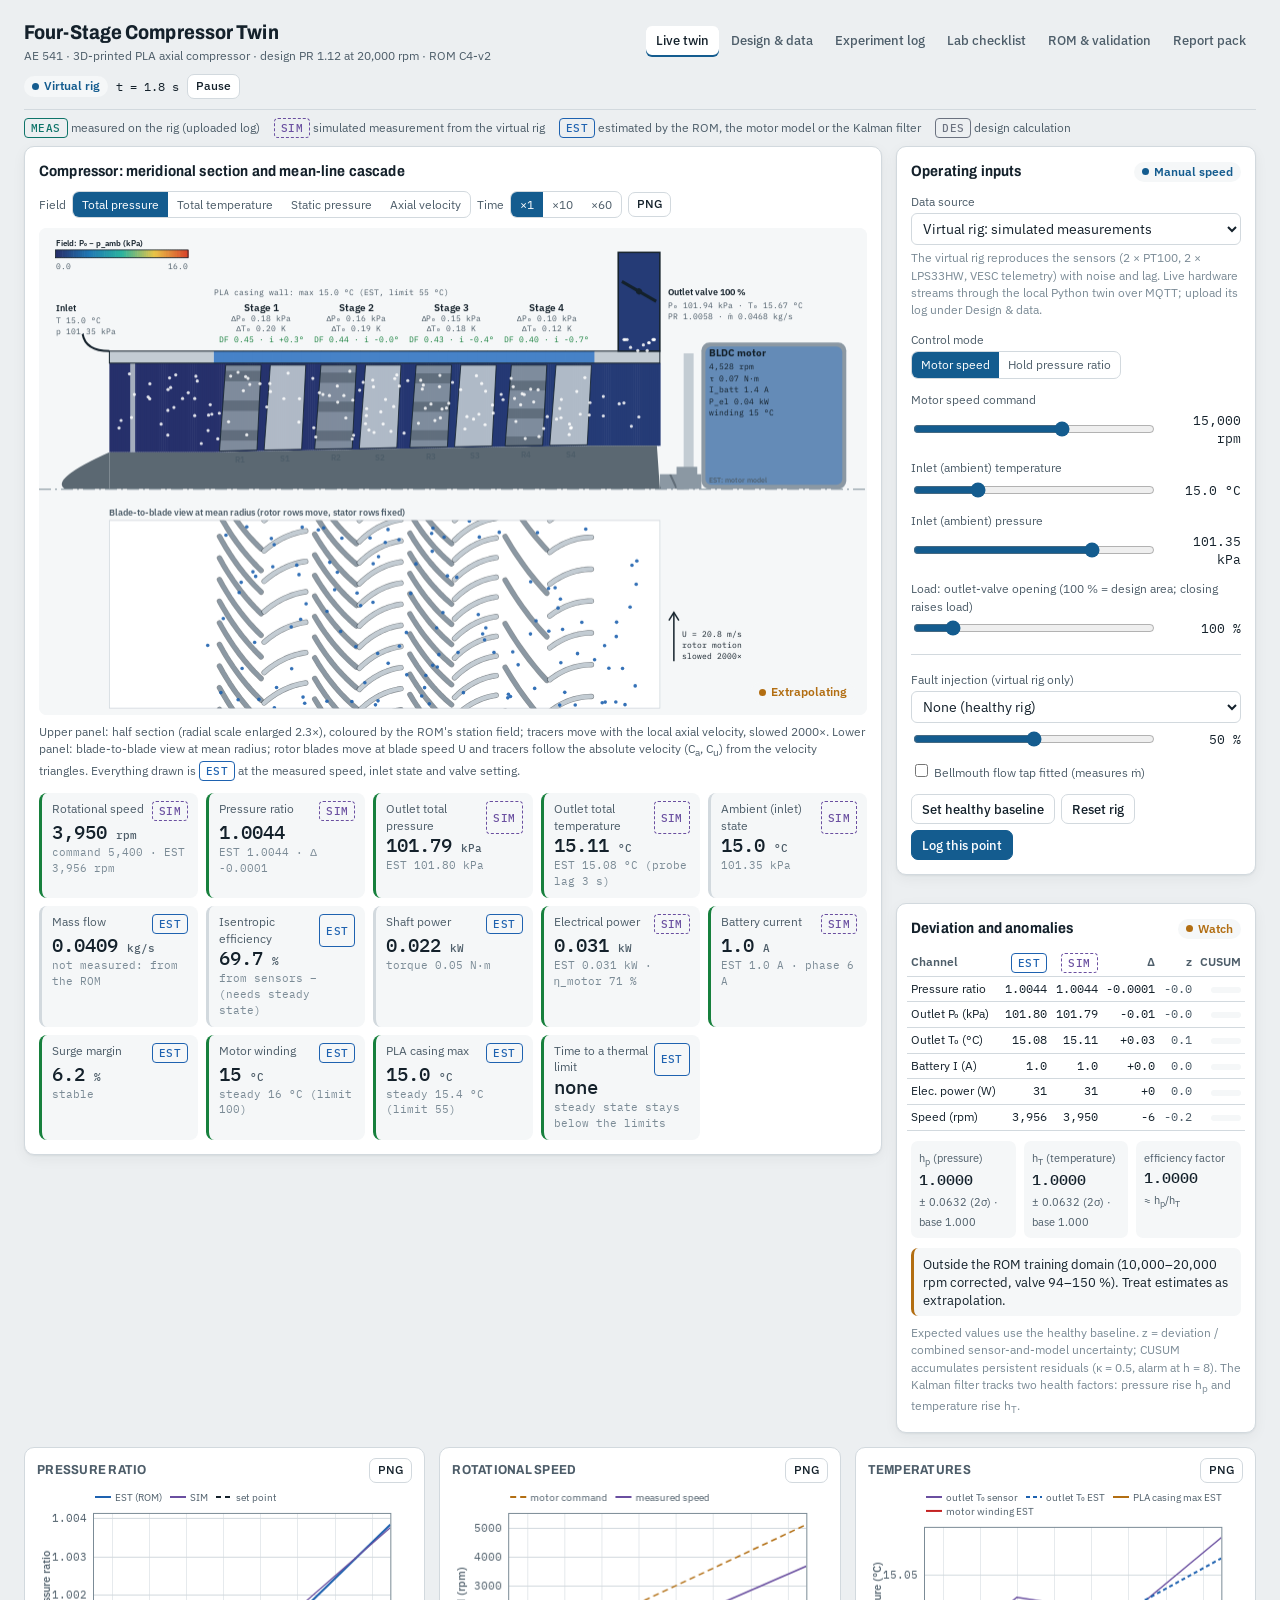
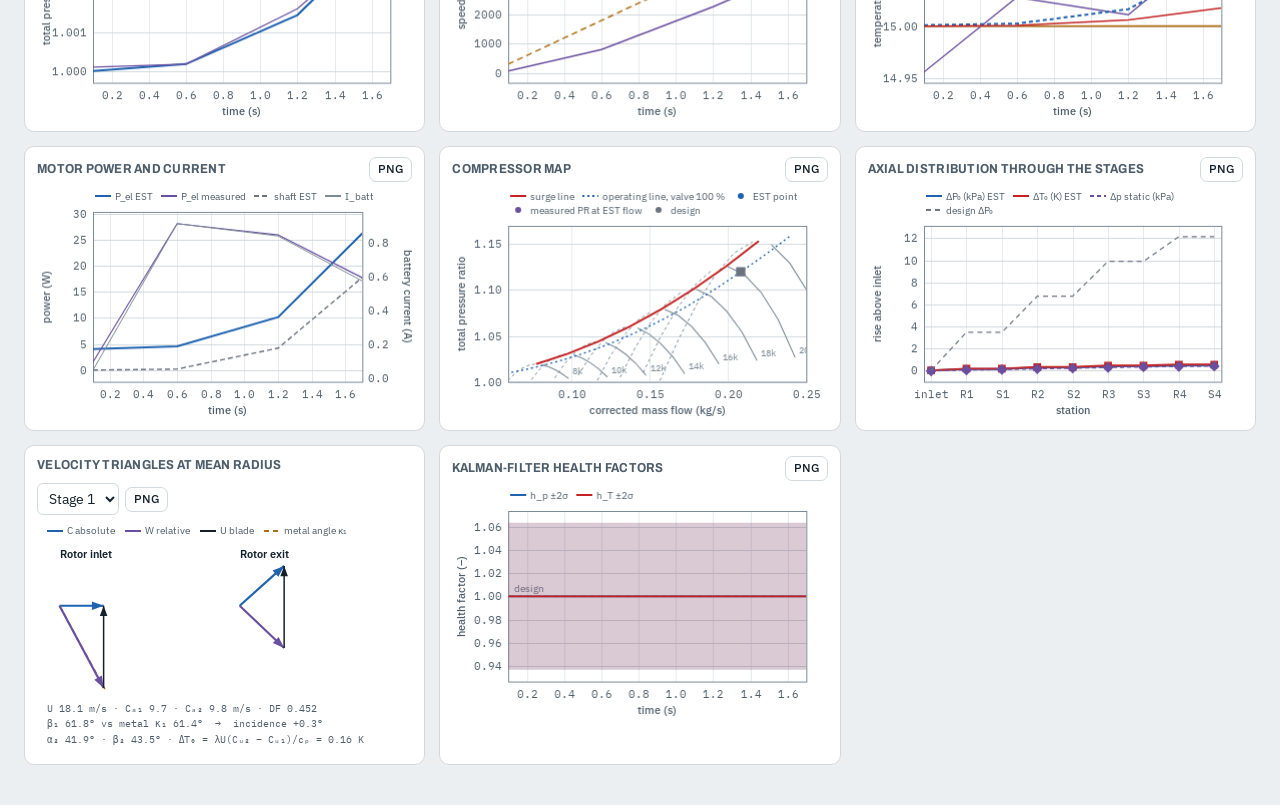
==== docs/index.html @ 19e5cb58 "Four-stage compressor digital twin: model, ROMs, twin, dashboard, acquisition, analysis, docs Co-Aut" ====
<!doctype html><html><head><meta charset="utf-8"><meta name="viewport" content="width=device-width,initial-scale=1,viewport-fit=cover"></head><body><title>Four-Stage Compressor Twin</title>
<meta name="claude:viewport-fit-sides" content="cover">
<link rel="preconnect" href="https://fonts.googleapis.com"><link rel="preconnect" href="https://fonts.gstatic.com" crossorigin>
<link rel="stylesheet" href="https://fonts.googleapis.com/css2?family=Archivo:wdth,wght@75..125,500..800&family=IBM+Plex+Mono:wght@400;500&family=IBM+Plex+Sans:wght@400;500;600&display=swap">
<style>
/* Layout concept: an instrument console. A full-width cutaway of the machine is the hero; operating inputs and the
   deviation panel sit beside it; charts and records below. Provenance colours mark measured / simulated / estimated / design. */
:root{
  --bg:#ECEFF1; --panel:#FFFFFF; --panel-2:#F5F7F8; --ink:#14212B; --ink-2:#4D5D69; --ink-3:#7B8B96; --line:#D2D9DE;
  --accent:#145C8F; --accent-ink:#FFFFFF; --focus:#145C8F;
  --meas:#0E7469; --sim:#6A4FA0; --est:#1E62B0; --des:#6B7280;
  --ok:#17803D; --warn:#B26E12; --alarm:#C42222;
  --metal:#8B98A3; --metal-2:#C3CCD3; --hub:#5B6872; --shadow:0 1px 2px rgba(20,33,43,.06),0 4px 14px rgba(20,33,43,.05);
  --f-display:"Archivo","Arial Narrow",Arial,sans-serif; --f-body:"IBM Plex Sans",system-ui,-apple-system,"Segoe UI",sans-serif;
  --f-mono:"IBM Plex Mono",ui-monospace,SFMono-Regular,Menlo,Consolas,monospace;
}
@media (prefers-color-scheme: dark){ :root:not([data-theme="light"]){
  --bg:#0D1419; --panel:#141E25; --panel-2:#1A262F; --ink:#E2E9ED; --ink-2:#A3B2BC; --ink-3:#73848F; --line:#26343E;
  --accent:#5AA6E0; --accent-ink:#071019; --focus:#7DBBEA;
  --meas:#35C4B3; --sim:#B49BEB; --est:#6EB2F0; --des:#A0A7B0;
  --ok:#4CC879; --warn:#E9B04A; --alarm:#F07373;
  --metal:#7F8C96; --metal-2:#4A5862; --hub:#33424C; --shadow:none; color-scheme:dark; } }
:root[data-theme="dark"]{
  --bg:#0D1419; --panel:#141E25; --panel-2:#1A262F; --ink:#E2E9ED; --ink-2:#A3B2BC; --ink-3:#73848F; --line:#26343E;
  --accent:#5AA6E0; --accent-ink:#071019; --focus:#7DBBEA;
  --meas:#35C4B3; --sim:#B49BEB; --est:#6EB2F0; --des:#A0A7B0;
  --ok:#4CC879; --warn:#E9B04A; --alarm:#F07373;
  --metal:#7F8C96; --metal-2:#4A5862; --hub:#33424C; --shadow:none; color-scheme:dark; }

*{box-sizing:border-box}
body{background:var(--bg);color:var(--ink);font-family:var(--f-body);font-size:14px;line-height:1.45;
  padding-left:max(16px,env(safe-area-inset-left,0px));padding-right:max(16px,env(safe-area-inset-right,0px));padding-block:0 32px}
body::before{content:"";position:fixed;inset:0 0 auto;height:env(safe-area-inset-top,0px);z-index:10;background:var(--bg)}
h1,h2,h3{font-family:var(--f-display);font-stretch:88%;text-wrap:balance;margin:0}
h1{font-size:20px;font-weight:750;letter-spacing:.005em}
h2{font-size:15px;font-weight:700;letter-spacing:.01em}
h3{font-size:13px;font-weight:700;letter-spacing:.02em;color:var(--ink-2);text-transform:uppercase}
p{margin:0}
a{color:var(--accent)}
button,select,input,textarea{font:inherit;color:inherit}
:focus-visible{outline:2px solid var(--focus);outline-offset:2px}
.mono,.num{font-family:var(--f-mono);font-variant-numeric:tabular-nums}
.muted{color:var(--ink-2)} .faint{color:var(--ink-3)} .small{font-size:12px}

/* top bar */
.topbar{position:sticky;top:env(safe-area-inset-top,0px);z-index:9;background:var(--bg);border-bottom:1px solid var(--line);
  display:flex;flex-wrap:wrap;align-items:center;gap:10px 18px;padding-block:10px}
.brand{display:flex;flex-direction:column;min-width:0}
.brand .sub{font-size:12px;color:var(--ink-2)}
.tabs{display:flex;flex-wrap:wrap;gap:2px;margin-left:auto}
.tabs a{padding:6px 10px;border-radius:6px;text-decoration:none;color:var(--ink-2);font-weight:500;font-size:13px}
.tabs a[aria-current="page"]{background:var(--panel);color:var(--ink);box-shadow:inset 0 -2px 0 var(--accent)}
.tabs a:hover{color:var(--ink)}
.status{display:flex;align-items:center;gap:8px;font-size:12px}

.legend{display:flex;flex-wrap:wrap;gap:6px 14px;align-items:center;padding-block:8px;font-size:12px;color:var(--ink-2)}
.tag{display:inline-flex;align-items:center;gap:4px;font-family:var(--f-mono);font-size:10.5px;font-weight:500;letter-spacing:.04em;
  padding:1px 6px;border-radius:4px;border:1px solid currentColor;line-height:16px;white-space:nowrap}
.tag.meas{color:var(--meas)} .tag.sim{color:var(--sim);border-style:dashed} .tag.est{color:var(--est)} .tag.des{color:var(--des)}
.chip{display:inline-flex;align-items:center;gap:5px;font-size:11.5px;font-weight:600;padding:2px 8px;border-radius:999px;background:var(--panel-2);color:var(--ink-2);white-space:nowrap}
.chip::before{content:"";width:7px;height:7px;border-radius:50%;background:currentColor}
.chip.ok{color:var(--ok)} .chip.warn{color:var(--warn)} .chip.alarm{color:var(--alarm)} .chip.info{color:var(--accent)}

/* cards and grids */
.view{display:none}
.view.on{display:block}
.grid-main{display:grid;grid-template-columns:minmax(0,1fr) 360px;gap:14px;align-items:start}
@media (max-width:1100px){.grid-main{grid-template-columns:minmax(0,1fr)}}
.card{background:var(--panel);border:1px solid var(--line);border-radius:10px;padding:14px;box-shadow:var(--shadow);min-width:0}
.card + .card{margin-top:14px}
.card-h{display:flex;flex-wrap:wrap;align-items:center;justify-content:space-between;gap:8px;margin-bottom:10px}
.card-h .tools{display:flex;flex-wrap:wrap;gap:6px;align-items:center}
.stack{display:flex;flex-direction:column;gap:14px}

/* simulation */
.sim-wrap{position:relative;overflow-x:auto}
@media (max-width:760px){#sim{min-width:760px}}
#sim{width:100%;display:block;border-radius:8px;background:var(--panel-2);aspect-ratio:16/9.4}
.sim-banner{position:absolute;right:12px;bottom:12px;justify-content:flex-end;display:flex;gap:6px;flex-wrap:wrap}
.sim-note{margin-top:8px;font-size:12px;color:var(--ink-2)}
.seg{display:inline-flex;border:1px solid var(--line);border-radius:7px;overflow:hidden}
.seg button{border:0;background:transparent;padding:4px 9px;font-size:12px;color:var(--ink-2);cursor:pointer}
.seg button[aria-pressed="true"]{background:var(--accent);color:var(--accent-ink)}

/* KPI tiles */
.kpis{display:grid;grid-template-columns:repeat(auto-fill,minmax(150px,1fr));gap:8px;margin-top:12px}
.kpi{background:var(--panel-2);border-radius:8px;padding:8px 10px;border-left:3px solid var(--line);min-width:0}
.kpi.ok{border-left-color:var(--ok)} .kpi.warn{border-left-color:var(--warn)} .kpi.alarm{border-left-color:var(--alarm)}
.kpi .k{font-size:11.5px;color:var(--ink-2);display:flex;justify-content:space-between;gap:4px}
.kpi .v{font-family:var(--f-mono);font-size:19px;font-weight:500;font-variant-numeric:tabular-nums;line-height:1.25}
.kpi .v small{font-size:11px;color:var(--ink-2);margin-left:2px}
.kpi .s{font-size:11px;color:var(--ink-3);font-family:var(--f-mono)}

/* controls */
.ctl{display:grid;gap:12px}
.ctl label{display:block;font-size:12px;color:var(--ink-2);margin-bottom:3px}
.row{display:flex;align-items:center;gap:8px}
.row > *{min-width:0}
input[type=range]{width:100%;accent-color:var(--accent)}
.val{font-family:var(--f-mono);font-size:12.5px;min-width:76px;text-align:right}
select,input[type=text],input[type=number],input[type=date],textarea{background:var(--panel);border:1px solid var(--line);border-radius:6px;padding:5px 7px;width:100%}
textarea{min-height:60px;resize:vertical}
.btn{display:inline-flex;align-items:center;gap:6px;border:1px solid var(--line);background:var(--panel);border-radius:7px;padding:5px 10px;font-size:12.5px;font-weight:500;cursor:pointer;color:var(--ink)}
.btn:hover{border-color:var(--ink-3)}
.btn.primary{background:var(--accent);color:var(--accent-ink);border-color:var(--accent)}
.btn.danger{color:var(--alarm)}
.btn[disabled]{opacity:.5;cursor:not-allowed}
.btn.sm{padding:3px 8px;font-size:11.5px}
hr.sep{border:0;border-top:1px solid var(--line);margin:4px 0}
fieldset{border:0;padding:0;margin:0}

/* deviation panel */
.dev-wrap{overflow-x:auto;margin-inline:-4px}
.dev{width:100%;border-collapse:collapse;font-size:11.5px}
.dev th{font-weight:600;text-align:right;color:var(--ink-2);padding:3px 4px;border-bottom:1px solid var(--line);white-space:nowrap}
.dev th:first-child,.dev td:first-child{text-align:left}
.dev td{padding:4px;border-bottom:1px solid var(--line);text-align:right;font-family:var(--f-mono);font-variant-numeric:tabular-nums;white-space:nowrap}
.dev td:first-child{font-family:var(--f-body)}
.cus{display:inline-block;width:30px;height:6px;border-radius:3px;background:var(--panel-2);position:relative;vertical-align:middle;overflow:hidden}
.cus i{position:absolute;inset:0 auto 0 0;background:var(--warn)}
.alarms{display:flex;flex-direction:column;gap:6px;margin-top:10px}
.alarm-item{font-size:12.5px;padding:7px 9px;border-radius:7px;background:var(--panel-2);border-left:3px solid var(--warn)}
.alarm-item.alarm{border-left-color:var(--alarm)} .alarm-item.ok{border-left-color:var(--ok)}
.health{display:grid;grid-template-columns:repeat(3,minmax(0,1fr));gap:8px;margin-top:10px}
.health div{background:var(--panel-2);border-radius:7px;padding:6px 8px}
.health b{display:block;font-family:var(--f-mono);font-size:15px;font-weight:500}
.health span{font-size:11px;color:var(--ink-2)}

/* charts */
.charts{display:grid;grid-template-columns:repeat(auto-fill,minmax(330px,1fr));gap:14px;margin-top:14px}
.chart-card{background:var(--panel);border:1px solid var(--line);border-radius:10px;padding:10px 12px;min-width:0}
.chart-card .card-h{margin-bottom:4px}
.chart-card canvas{width:100%;display:block;aspect-ratio:16/10}

/* tables */
.tbl-wrap{overflow-x:auto;border:1px solid var(--line);border-radius:8px}
table.t{border-collapse:collapse;width:100%;font-size:12.5px}
table.t th{background:var(--panel-2);text-align:left;font-weight:600;color:var(--ink-2);padding:6px 8px;border-bottom:1px solid var(--line);white-space:nowrap}
table.t td{padding:6px 8px;border-bottom:1px solid var(--line);vertical-align:top}
table.t td.n{text-align:right;font-family:var(--f-mono);font-variant-numeric:tabular-nums;white-space:nowrap}
table.t tr:last-child td{border-bottom:0}
.two{display:grid;grid-template-columns:repeat(auto-fit,minmax(min(100%,420px),1fr));gap:14px}
.three{display:grid;grid-template-columns:repeat(auto-fit,minmax(min(100%,260px),1fr));gap:14px}
.form-grid{display:grid;grid-template-columns:repeat(auto-fill,minmax(180px,1fr));gap:10px}
.drop{border:1.5px dashed var(--line);border-radius:10px;padding:18px;text-align:center;color:var(--ink-2);background:var(--panel-2)}
.drop.over{border-color:var(--accent);color:var(--ink)}
.empty{padding:18px;text-align:center;color:var(--ink-2);font-size:13px}
.progress{height:8px;border-radius:4px;background:var(--panel-2);overflow:hidden}
.progress i{display:block;height:100%;background:var(--ok)}
.pill-status{font-size:11.5px;padding:1px 7px;border-radius:999px;background:var(--panel-2)}
.steps{display:grid;gap:10px;counter-reset:s}
.step{display:grid;grid-template-columns:28px 1fr;gap:10px;align-items:start}
.step::before{counter-increment:s;content:counter(s);font-family:var(--f-mono);font-size:12px;width:24px;height:24px;border-radius:50%;
  display:grid;place-items:center;background:var(--panel-2);color:var(--accent);font-weight:600}
.step p{color:var(--ink-2);font-size:13px;max-width:72ch}
.step b{font-weight:600}
.note{font-size:12.5px;color:var(--ink-2);max-width:80ch}
.toast{position:fixed;right:max(16px,env(safe-area-inset-right,0px));bottom:calc(16px + env(safe-area-inset-bottom,0px));background:var(--ink);color:var(--bg);
  padding:8px 12px;border-radius:8px;font-size:13px;opacity:0;transform:translateY(8px);transition:.2s;pointer-events:none;z-index:20}
.toast.on{opacity:1;transform:none}
.modal{position:fixed;inset:0;background:rgba(0,0,0,.45);display:grid;place-items:center;z-index:30;padding:16px}
.modal .box{background:var(--panel);border-radius:10px;padding:14px;width:min(760px,100%);max-height:86vh;overflow:auto}
.modal textarea{min-height:300px;font-family:var(--f-mono);font-size:12px}
@media (prefers-reduced-motion: reduce){ .toast{transition:none} }

</style>
<header class="topbar">
  <div class="brand">
    <h1>Four-Stage Compressor Twin</h1>
    <span class="sub">AE 541 · 3D-printed PLA axial compressor · design PR 1.12 at 20,000 rpm · ROM C4-v2</span>
  </div>
  <nav class="tabs" aria-label="Sections">
    <a href="#twin" data-view="twin">Live twin</a>
    <a href="#compare" data-view="compare">Design &amp; data</a>
    <a href="#log" data-view="log">Experiment log</a>
    <a href="#checklist" data-view="checklist">Lab checklist</a>
    <a href="#rom" data-view="rom">ROM &amp; validation</a>
    <a href="#report" data-view="report">Report pack</a>
  </nav>
  <div class="status">
    <span id="src-chip" class="chip info">Virtual rig</span>
    <span class="mono" id="clock">t = 0.0 s</span>
    <button class="btn sm" id="run-btn" type="button">Pause</button>
  </div>
</header>

<div class="legend" aria-label="Value provenance">
  <span><span class="tag meas">MEAS</span> measured on the rig (uploaded log)</span>
  <span><span class="tag sim">SIM</span> simulated measurement from the virtual rig</span>
  <span><span class="tag est">EST</span> estimated by the ROM, the motor model or the Kalman filter</span>
  <span><span class="tag des">DES</span> design calculation</span>
</div>

<!-- ============================================================== LIVE TWIN -->
<section class="view" id="view-twin">
  <div class="grid-main">
    <div class="stack">
      <div class="card">
        <div class="card-h">
          <h2>Compressor: meridional section and mean-line cascade</h2>
          <div class="tools">
            <span class="small muted">Field</span>
            <div class="seg" id="field-seg" role="group" aria-label="Colour field">
              <button type="button" data-f="P0" aria-pressed="true">Total pressure</button>
              <button type="button" data-f="T0" aria-pressed="false">Total temperature</button>
              <button type="button" data-f="p" aria-pressed="false">Static pressure</button>
              <button type="button" data-f="Ca" aria-pressed="false">Axial velocity</button>
            </div>
            <span class="small muted">Time</span>
            <div class="seg" id="speed-seg" role="group" aria-label="Simulation speed">
              <button type="button" data-s="1" aria-pressed="true">×1</button>
              <button type="button" data-s="10" aria-pressed="false">×10</button>
              <button type="button" data-s="60" aria-pressed="false">×60</button>
            </div>
            <button class="btn sm" type="button" data-export-fig="sim">PNG</button>
          </div>
        </div>
        <div class="sim-wrap">
          <canvas id="sim" aria-label="Animated compressor simulation"></canvas>
          <div class="sim-banner" id="sim-banner"></div>
        </div>
        <p class="sim-note">Upper panel: half section (radial scale enlarged 2.3×), coloured by the ROM's station field; tracers move with the local axial velocity, slowed 2000×. Lower panel: blade-to-blade view at mean radius; rotor blades move at blade speed U and tracers follow the absolute velocity (C<sub>a</sub>, C<sub>u</sub>) from the velocity triangles. Everything drawn is <span class="tag est">EST</span> at the measured speed, inlet state and valve setting.</p>
        <div class="kpis" id="kpis"></div>
      </div>
    </div>

    <div class="stack">
      <div class="card">
        <div class="card-h"><h2>Operating inputs</h2><span class="chip info" id="mode-chip">Manual speed</span></div>
        <div class="ctl">
          <div>
            <label for="src">Data source</label>
            <select id="src">
              <option value="rig">Virtual rig: simulated measurements</option>
              <option value="replay">Replay an uploaded dataset</option>
            </select>
            <p class="small faint" id="src-note" style="margin-top:4px">The virtual rig reproduces the sensors (2 × PT100, 2 × LPS33HW, VESC telemetry) with noise and lag. Live hardware streams through the local Python twin over MQTT; upload its log under Design &amp; data.</p>
          </div>
          <div>
            <label>Control mode</label>
            <div class="seg" id="mode-seg" role="group" aria-label="Control mode">
              <button type="button" data-m="manual" aria-pressed="true">Motor speed</button>
              <button type="button" data-m="auto" aria-pressed="false">Hold pressure ratio</button>
            </div>
          </div>
          <div id="ctl-manual">
            <label for="in-n">Motor speed command</label>
            <div class="row"><input type="range" id="in-n" min="0" max="24000" step="100" value="15000"><span class="val" id="v-n">15,000 rpm</span></div>
          </div>
          <div id="ctl-auto" hidden>
            <label for="in-pr">Pressure-ratio set point</label>
            <div class="row"><input type="range" id="in-pr" min="1.010" max="1.150" step="0.001" value="1.100"><span class="val" id="v-pr">1.100</span></div>
          </div>
          <div>
            <label for="in-ta">Inlet (ambient) temperature</label>
            <div class="row"><input type="range" id="in-ta" min="5" max="45" step="0.5" value="15"><span class="val" id="v-ta">15.0 °C</span></div>
          </div>
          <div>
            <label for="in-pa">Inlet (ambient) pressure</label>
            <div class="row"><input type="range" id="in-pa" min="90" max="105" step="0.05" value="101.325"><span class="val" id="v-pa">101.33 kPa</span></div>
          </div>
          <div>
            <label for="in-phi">Load: outlet-valve opening (100 % = design area; closing raises load)</label>
            <div class="row"><input type="range" id="in-phi" min="0.90" max="1.60" step="0.01" value="1.00"><span class="val" id="v-phi">100 %</span></div>
          </div>
          <hr class="sep">
          <div>
            <label for="fault">Fault injection (virtual rig only)</label>
            <select id="fault">
              <option value="none">None (healthy rig)</option>
              <option value="erosion">Blade erosion or tip-clearance growth</option>
              <option value="blockage">Inlet blockage (mesh over bellmouth)</option>
              <option value="pbias">Outlet pressure-sensor offset</option>
              <option value="rtd">Outlet RTD drift</option>
              <option value="sag">Motor speed sag (supply drop)</option>
              <option value="bearing">Bearing friction rise</option>
            </select>
            <div class="row" style="margin-top:6px"><input type="range" id="in-sev" min="0" max="1" step="0.05" value="0.5" aria-label="Fault severity"><span class="val" id="v-sev">50 %</span></div>
          </div>
          <div class="row" style="flex-wrap:wrap">
            <label class="row small" style="margin:0;color:var(--ink-2)"><input type="checkbox" id="bellmouth"> Bellmouth flow tap fitted (measures ṁ)</label>
          </div>
          <div class="row" style="flex-wrap:wrap;gap:6px">
            <button class="btn" type="button" id="btn-baseline">Set healthy baseline</button>
            <button class="btn" type="button" id="btn-reset">Reset rig</button>
            <button class="btn primary" type="button" id="btn-logpt">Log this point</button>
          </div>
        </div>
      </div>

      <div class="card">
        <div class="card-h"><h2>Deviation and anomalies</h2><span class="chip ok" id="anom-chip">Nominal</span></div>
        <div class="dev-wrap"><table class="dev" id="dev-table" aria-label="Measured versus expected">
          <thead><tr><th>Channel</th><th><span class="tag est">EST</span></th><th id="dev-src-h"><span class="tag sim">SIM</span></th><th>Δ</th><th>z</th><th>CUSUM</th></tr></thead>
          <tbody></tbody>
        </table></div>
        <div class="health" id="health"></div>
        <div class="alarms" id="alarms"></div>
        <p class="small faint" style="margin-top:8px">Expected values use the healthy baseline. z = deviation / combined sensor-and-model uncertainty; CUSUM accumulates persistent residuals (κ = 0.5, alarm at h = 8). The Kalman filter tracks two health factors: pressure rise h<sub>p</sub> and temperature rise h<sub>T</sub>.</p>
      </div>
    </div>
  </div>

  <div class="charts" id="live-charts">
    <div class="chart-card"><div class="card-h"><h3>Pressure ratio</h3><button class="btn sm" type="button" data-export-fig="c-pr">PNG</button></div><canvas id="c-pr"></canvas></div>
    <div class="chart-card"><div class="card-h"><h3>Rotational speed</h3><button class="btn sm" type="button" data-export-fig="c-n">PNG</button></div><canvas id="c-n"></canvas></div>
    <div class="chart-card"><div class="card-h"><h3>Temperatures</h3><button class="btn sm" type="button" data-export-fig="c-t">PNG</button></div><canvas id="c-t"></canvas></div>
    <div class="chart-card"><div class="card-h"><h3>Motor power and current</h3><button class="btn sm" type="button" data-export-fig="c-p">PNG</button></div><canvas id="c-p"></canvas></div>
    <div class="chart-card"><div class="card-h"><h3>Compressor map</h3><button class="btn sm" type="button" data-export-fig="c-map">PNG</button></div><canvas id="c-map"></canvas></div>
    <div class="chart-card"><div class="card-h"><h3>Axial distribution through the stages</h3><button class="btn sm" type="button" data-export-fig="c-ax">PNG</button></div><canvas id="c-ax"></canvas></div>
    <div class="chart-card"><div class="card-h"><h3>Velocity triangles at mean radius</h3>
      <div class="tools"><select id="tri-stage" aria-label="Stage" style="width:auto"><option value="0">Stage 1</option><option value="1">Stage 2</option><option value="2">Stage 3</option><option value="3">Stage 4</option></select>
      <button class="btn sm" type="button" data-export-fig="c-tri">PNG</button></div></div><canvas id="c-tri"></canvas></div>
    <div class="chart-card"><div class="card-h"><h3>Kalman-filter health factors</h3><button class="btn sm" type="button" data-export-fig="c-kf">PNG</button></div><canvas id="c-kf"></canvas></div>
  </div>
</section>

<!-- ============================================================== DESIGN & DATA -->
<section class="view" id="view-compare">
  <div class="two">
    <div class="card">
      <div class="card-h"><h2>Design reference</h2>
        <div class="tools"><button class="btn sm" type="button" id="design-upload-btn">Upload JSON or CSV</button><input type="file" id="design-file" accept=".json,.csv,.txt" hidden>
        <button class="btn sm primary" type="button" id="design-save">Save</button></div></div>
      <p class="note" style="margin-bottom:10px">Values from the design calculation (inlet 15 °C, 101.325 kPa). Edit them if the design changes. The ROM itself is trained for this geometry; editing these values changes the design column used in comparisons, not the ROM.</p>
      <div class="form-grid" id="design-form"></div>
      <p class="small faint" id="design-status" style="margin-top:8px"></p>
    </div>
    <div class="card">
      <div class="card-h"><h2>Current operating point</h2><div class="tools"><button class="btn sm" type="button" data-export-tbl="op">Export table</button></div></div>
      <div class="tbl-wrap"><table class="t" id="op-table"></table></div>
      <p class="small faint" style="margin-top:8px">The design column applies at the design point (20,000 rpm, valve 100 %, 15 °C). The expected column is the ROM at the current speed, valve and inlet state.</p>
    </div>
  </div>

  <div class="card" style="margin-top:14px">
    <div class="card-h"><h2>Sensor data</h2>
      <div class="tools">
        <button class="btn sm" type="button" id="tpl-btn">CSV template</button>
        <button class="btn sm" type="button" id="example-btn">Generate example log (simulated)</button>
      </div></div>
    <div class="drop" id="drop">
      <p><b>Drop a CSV log here</b> or <button class="btn sm" type="button" id="pick-btn">choose a file</button><input type="file" id="csv-file" accept=".csv,.txt" hidden></p>
      <p class="small" style="margin-top:6px">Columns recognised: time_s, rpm, T_amb_C, P_amb_kPa, T_out_C, P_out_kPa (total) or p_out_static_kPa, I_batt_A, V_batt_V, mdot_kg_s, valve_pct. Header names are matched loosely.</p>
      <div class="row" style="justify-content:center;margin-top:8px;gap:12px;flex-wrap:wrap">
        <label class="row small" style="margin:0"><input type="radio" name="kind" value="measured" checked> Measured on the rig</label>
        <label class="row small" style="margin:0"><input type="radio" name="kind" value="simulated"> Simulated or synthetic</label>
      </div>
    </div>
    <div class="row" style="margin-top:12px;flex-wrap:wrap;gap:8px">
      <label for="ds-select" class="small muted" style="margin:0">Dataset</label>
      <select id="ds-select" style="width:auto;min-width:240px"></select>
      <button class="btn sm" type="button" id="ds-replay">Replay in live twin</button>
      <button class="btn sm danger" type="button" id="ds-delete">Delete dataset</button>
      <span class="small faint" id="ds-info"></span>
    </div>
    <div class="charts" id="ds-charts">
      <div class="chart-card"><div class="card-h"><h3>Pressure ratio: measured vs expected</h3><button class="btn sm" type="button" data-export-fig="d-pr">PNG</button></div><canvas id="d-pr"></canvas></div>
      <div class="chart-card"><div class="card-h"><h3>Outlet temperature: measured vs expected</h3><button class="btn sm" type="button" data-export-fig="d-t">PNG</button></div><canvas id="d-t"></canvas></div>
      <div class="chart-card"><div class="card-h"><h3>Parity: pressure ratio</h3><button class="btn sm" type="button" data-export-fig="d-par">PNG</button></div><canvas id="d-par"></canvas></div>
      <div class="chart-card"><div class="card-h"><h3>Battery current: measured vs expected</h3><button class="btn sm" type="button" data-export-fig="d-i">PNG</button></div><canvas id="d-i"></canvas></div>
    </div>
    <div class="card-h" style="margin-top:14px"><h2>Agreement metrics</h2><button class="btn sm" type="button" data-export-tbl="dsm">Export table</button></div>
    <div class="tbl-wrap"><table class="t" id="dsm-table"></table></div>
  </div>
</section>

<!-- ============================================================== LOG -->
<section class="view" id="view-log">
  <div class="card">
    <div class="card-h"><h2>Experiment log</h2>
      <div class="tools"><button class="btn sm" type="button" data-export-tbl="log">Export table</button></div></div>
    <form id="log-form" class="form-grid" autocomplete="off">
      <div><label for="lg-test">Test ID</label><input type="text" id="lg-test" placeholder="e.g. T-012"></div>
      <div><label for="lg-op">Operator</label><input type="text" id="lg-op" placeholder="Name"></div>
      <div><label for="lg-n">Speed (rpm)</label><input type="number" id="lg-n" step="10"></div>
      <div><label for="lg-phi">Valve opening (%)</label><input type="number" id="lg-phi" step="1"></div>
      <div><label for="lg-ta">T_amb (°C)</label><input type="number" id="lg-ta" step="0.1"></div>
      <div><label for="lg-pa">P_amb (kPa)</label><input type="number" id="lg-pa" step="0.01"></div>
      <div><label for="lg-pr">PR measured</label><input type="number" id="lg-pr" step="0.0001"></div>
      <div><label for="lg-to">T_out measured (°C)</label><input type="number" id="lg-to" step="0.01"></div>
      <div><label for="lg-i">I_batt measured (A)</label><input type="number" id="lg-i" step="0.1"></div>
      <div><label for="lg-src">Source</label><select id="lg-src"><option value="measured">Measured on rig</option><option value="simulated">Virtual rig (simulated)</option></select></div>
      <div style="grid-column:1/-1"><label for="lg-notes">Notes</label><textarea id="lg-notes" placeholder="Set-up, observations, anomalies"></textarea></div>
      <div class="row" style="grid-column:1/-1;gap:8px;flex-wrap:wrap">
        <button class="btn" type="button" id="lg-fill">Fill from live twin</button>
        <button class="btn primary" type="submit">Add entry</button>
        <span class="small faint" id="lg-status"></span>
      </div>
    </form>
    <div class="tbl-wrap" style="margin-top:14px"><table class="t" id="log-table"></table></div>
  </div>
</section>

<!-- ============================================================== CHECKLIST -->
<section class="view" id="view-checklist">
  <div class="card">
    <div class="card-h"><h2>Lab components</h2>
      <div class="tools"><span class="small muted" id="ck-sum"></span><button class="btn sm" type="button" data-export-tbl="ck">Export table</button></div></div>
    <div class="progress" aria-hidden="true"><i id="ck-bar" style="width:0%"></i></div>
    <div class="tbl-wrap" style="margin-top:12px"><table class="t" id="ck-table"></table></div>
    <form id="ck-form" class="form-grid" style="margin-top:14px" autocomplete="off">
      <div><label for="ck-item">Component</label><input type="text" id="ck-item" required></div>
      <div><label for="ck-spec">Specification</label><input type="text" id="ck-spec"></div>
      <div><label for="ck-qty">Qty</label><input type="number" id="ck-qty" min="1" value="1"></div>
      <div><label for="ck-cost">Unit cost (USD)</label><input type="number" id="ck-cost" step="0.01"></div>
      <div><label for="ck-cat">Category</label><select id="ck-cat"><option>Drive</option><option>Sensing</option><option>Electronics</option><option>Mechanical</option><option>Safety</option><option>Calibration</option></select></div>
      <div class="row" style="align-self:end"><button class="btn primary" type="submit">Add component</button></div>
    </form>
  </div>
</section>

<!-- ============================================================== ROM -->
<section class="view" id="view-rom">
  <div class="two">
    <div class="card">
      <div class="card-h"><h2>How the ROM is built</h2></div>
      <div class="steps" id="rom-steps"></div>
    </div>
    <div class="card">
      <div class="card-h"><h2>Held-out test (15 Latin-hypercube points)</h2><button class="btn sm" type="button" data-export-tbl="romv">Export table</button></div>
      <div class="tbl-wrap"><table class="t" id="romv-table"></table></div>
      <p class="note" style="margin-top:10px" id="rom-note"></p>
    </div>
  </div>
  <div class="charts">
    <div class="chart-card"><div class="card-h"><h3>POD spectrum</h3><button class="btn sm" type="button" data-export-fig="r-sv">PNG</button></div><canvas id="r-sv"></canvas></div>
    <div class="chart-card"><div class="card-h"><h3>Model order: basis vs ROM error</h3><button class="btn sm" type="button" data-export-fig="r-sw">PNG</button></div><canvas id="r-sw"></canvas></div>
    <div class="chart-card"><div class="card-h"><h3>POD modes (total-pressure group)</h3><button class="btn sm" type="button" data-export-fig="r-md">PNG</button></div><canvas id="r-md"></canvas></div>
    <div class="chart-card"><div class="card-h"><h3>Parity on test points: pressure ratio</h3><button class="btn sm" type="button" data-export-fig="r-par">PNG</button></div><canvas id="r-par"></canvas></div>
    <div class="chart-card"><div class="card-h"><h3>Design of experiments</h3><button class="btn sm" type="button" data-export-fig="r-doe">PNG</button></div><canvas id="r-doe"></canvas></div>
    <div class="chart-card"><div class="card-h"><h3>Casing thermal ROM: held-out run</h3><button class="btn sm" type="button" data-export-fig="r-th">PNG</button></div><canvas id="r-th"></canvas></div>
  </div>
  <div class="card" style="margin-top:14px">
    <div class="card-h"><h2>Related work</h2></div>
    <p class="note"><b>Y. Su and X. Chen, “Real-time simulation and abnormal condition recognition of series compressor system based on digital twin,” <i>Digital Engineering</i>, vol. 7, 100059, 2025.</b> doi:10.1016/j.dte.2025.100059. <a href="https://doi.org/10.1016/j.dte.2025.100059" target="_blank" rel="noopener">Open the paper</a></p>
    <p class="note" style="margin-top:8px">Like this project, they build a compressor twin on a physics model (lumped mass, momentum and energy conservation) and set its boundary conditions from sensors at 8 Hz. They validate it on a real rig (1.88 % and 0.67 % pressure error, 3.72 % flow error) and detect surge from pressure and flow signals. This twin adds the course methods they do not use: POD of the stage field, a Kalman filter that keeps health factors in sync with the rig, CUSUM drift detection and a return path to the motor.</p>
  </div>
</section>

<!-- ============================================================== REPORT -->
<section class="view" id="view-report">
  <div class="card">
    <div class="card-h"><h2>Report-ready tables</h2></div>
    <p class="note" style="margin-bottom:10px">Each table exports as CSV or Markdown, or copies as a LaTeX tabular (booktabs). Provenance tags are kept in the column headers.</p>
    <div class="tbl-wrap"><table class="t" id="rep-tables"></table></div>
  </div>
  <div class="card">
    <div class="card-h"><h2>Figures</h2></div>
    <p class="note" style="margin-bottom:10px">Figures export as 1800 × 1125 px PNG on a white background with print colours, whatever theme you are viewing in.</p>
    <div class="tbl-wrap"><table class="t" id="rep-figs"></table></div>
  </div>
</section>

<div class="toast" id="toast" role="status" aria-live="polite"></div>

<script type="application/json" id="rom-data">{"meta":{"name":"C4-ROM v2 (POD + parametric surrogate + OpInf thermal)","created":"2026-11-19","fom":"mean-line stage-stacking off-design model (offdesign.py)","train_domain":{"N":[10000.0,20000.0],"phi":[0.94,1.5]},"doe":"Latin hypercube, 60 points, seed 2026; 45 train / 15 test","inputs":"x = N/sqrt(T_amb/288.15)/20000, phi = valve area / design area","reference":{"T":288.15,"P":101325.0,"a01":340.26265,"N_D":20000.0,"cp":1004.5,"gamma":1.4,"R":287.0}},"groups":[{"key":"Pi","label":"total-pressure rise  (P0/P01-1)/x^2","n":9},{"key":"Th","label":"total-temperature rise (T0/T01-1)/x^2","n":9},{"key":"Ps","label":"static pressure (p/P01-1)/x^2","n":9},{"key":"Ma","label":"axial Mach number (Ca/a01)/x","n":9},{"key":"ir","label":"rotor incidence (deg)","n":4},{"key":"DF","label":"rotor diffusion factor","n":4}],"stations":["inlet","R1 exit","S1 exit","R2 exit","S2 exit","R3 exit","S3 exit","R4 exit","S4 exit"],"mean":[0.0,0.029315046,0.027862555,0.05445053,0.053082786,0.077688603,0.076032227,0.090282229,0.088015197,0.0,0.01268752,0.01268752,0.024321701,0.024321701,0.035203716,0.035203716,0.04201839,0.04201839,-0.017117072,0.0017093369,0.0098489467,0.023045046,0.034528871,0.045949216,0.056946854,0.064395162,0.068890349,0.1565471,0.1575471,0.15835905,0.15913572,0.16011606,0.16084473,0.16186444,0.16258948,0.16339605,-1.5406053,-2.0632625,-2.3715479,-2.6763772,0.4028793,0.39345489,0.38377909,0.33234141],"scale":[0.0099381951,0.0099381951,0.0099381951,0.0099381951,0.0099381951,0.0099381951,0.0099381951,0.0099381951,0.0099381951,0.00162741,0.00162741,0.00162741,0.00162741,0.00162741,0.00162741,0.00162741,0.00162741,0.00162741,0.01073824,0.01073824,0.01073824,0.01073824,0.01073824,0.01073824,0.01073824,0.01073824,0.01073824,0.0065331898,0.0065331898,0.0065331898,0.0065331898,0.0065331898,0.0065331898,0.0065331898,0.0065331898,0.0065331898,1.1078734,1.1078734,1.1078734,1.1078734,0.032359047,0.032359047,0.032359047,0.032359047],"r":4,"V":[[0.0,-0.040507904,-0.056128671,-0.1006172,-0.11494215,-0.16201565,-0.17878183,-0.23192197,-0.25417849,0.0,-0.055220523,-0.055220523,-0.11218715,-0.11218715,-0.16970219,-0.16970219,-0.24105988,-0.24105988,-0.017427429,-0.041694298,-0.070752402,-0.096827243,-0.12622735,-0.15338377,-0.18640296,-0.21954449,-0.25682924,0.133007,0.13688108,0.1413478,0.14522898,0.1498075,0.15377626,0.15883905,0.16338102,0.16894359,-0.12529558,-0.14971539,-0.15770019,-0.16623897,-0.11905086,-0.12974147,-0.13601977,-0.20300215],[-0.0,0.058586335,0.075834613,0.067879401,0.071206338,-0.0078591674,-0.020375345,-0.14078262,-0.17421642,0.0,0.10116629,0.10116629,0.14443784,0.14443784,0.11842646,0.11842646,0.01691747,0.01691747,0.043189795,0.071282044,0.10164175,0.097184051,0.084969471,0.04283229,-0.01177397,-0.085491676,-0.16100694,-0.37732181,-0.25077182,-0.1757727,-0.098787867,0.013330079,0.078666309,0.1901191,0.23712953,0.28880566,0.3581898,0.18861081,-0.012005493,-0.19748113,0.19594607,0.079488919,-0.076743825,-0.29806686],[-0.0,-0.0087535241,-0.10248868,-0.10556389,-0.18266964,-0.17227874,-0.2537648,-0.22014696,-0.32053272,0.0,0.025859558,0.025859558,0.062398623,0.062398623,0.11175942,0.11175942,0.18397206,0.18397206,-0.000658788,-0.021693359,-0.092872594,-0.11616571,-0.16460107,-0.18400584,-0.22829139,-0.23288518,-0.28974281,-0.029876074,-0.06410088,-0.076574441,-0.095525556,-0.11898073,-0.13358129,-0.15536608,-0.16604571,-0.16876689,0.049332555,0.10594128,0.15424037,0.19627933,0.088938977,0.11939498,0.15667794,0.26289527],[0.0,-0.067006626,-0.23457557,-0.2686695,-0.25432747,-0.21681238,-0.022482699,-0.047610189,0.34185153,-1.2621774e-29,0.040899917,0.040899917,0.046103991,0.046103991,0.070313005,0.070313005,0.043170375,0.043170375,-0.0057906304,-0.06731782,-0.20555132,-0.21611731,-0.20903985,-0.127421,0.013449386,0.091046018,0.31986298,0.13175084,-0.10138304,-0.017552505,-0.012485212,-0.11825299,-0.055476448,-0.12628594,0.086705581,0.35453264,-0.04066359,0.042495407,0.086474124,0.03001594,0.21369418,0.028125328,-0.01897628,-0.31392479]],"sigma":[44.387189,2.380578,2.0214701,0.14989347,0.037008546,0.0087540964,0.0035177351,0.0032594577,0.00090143045,0.0008265434,0.00018610638,0.00010333083,8.6415832e-05,4.0894132e-05,3.3019119e-05,9.5847911e-06,3.9911963e-06,1.9346269e-06,8.3981212e-07,4.4348469e-07,1.445029e-07,7.8108793e-08,4.4552979e-08,2.0988279e-08,1.7137424e-08,5.314181e-09,3.2477251e-09,1.0806072e-09,6.815562e-10,3.5129535e-10,1.4995456e-10,1.0813796e-10,7.9731325e-11,3.0262291e-11,5.8851863e-13,5.2403741e-13,3.1849453e-13,1.9307364e-13,3.2052056e-15,3.2052056e-15,3.2052056e-15,3.2052056e-15,3.2052056e-15,3.2491453e-16],"energy":[0.9950619,0.9979241,0.99998791,0.99999926,0.99999995,0.99999999,0.99999999,1.0,1.0,1.0,1.0,1.0,1.0,1.0,1.0,1.0,1.0,1.0,1.0,1.0,1.0,1.0,1.0,1.0,1.0,1.0,1.0,1.0,1.0,1.0,1.0,1.0,1.0,1.0,1.0,1.0,1.0,1.0,1.0,1.0,1.0,1.0,1.0,1.0],"norm":{"x":[0.75,0.25],"phi":[1.22,0.28]},"amp":[{"degree":5,"exps":[[0,0],[0,1],[0,2],[0,3],[0,4],[0,5],[1,0],[1,1],[1,2],[1,3],[1,4],[2,0],[2,1],[2,2],[2,3],[3,0],[3,1],[3,2],[4,0],[4,1],[5,0]],"coef":[-0.23202014,11.583443,-3.3337524,0.76591411,-0.18553388,0.056088006,-0.44126448,0.42975128,-0.18062175,0.070269802,-0.031396644,-0.066905312,0.06197226,-0.052767097,0.026775332,0.015887507,0.016215218,-0.012240055,-0.013130577,0.024008561,-0.019368176]},{"degree":6,"exps":[[0,0],[0,1],[0,2],[0,3],[0,4],[0,5],[0,6],[1,0],[1,1],[1,2],[1,3],[1,4],[1,5],[2,0],[2,1],[2,2],[2,3],[2,4],[3,0],[3,1],[3,2],[3,3],[4,0],[4,1],[4,2],[5,0],[5,1],[6,0]],"coef":[-0.079385341,0.070205854,0.27696602,-0.17479096,0.089781058,-0.082455393,0.039656937,-0.61925493,0.25966768,-0.010936593,-0.02967634,0.059394308,-0.034867105,-0.11133918,0.06634005,-0.026005106,-0.032670179,0.032821562,-0.01426358,0.023530382,0.0079163122,-0.01029333,-0.013803312,-0.017344926,0.023026878,0.01175915,-0.023231496,0.012116379]},{"degree":6,"exps":[[0,0],[0,1],[0,2],[0,3],[0,4],[0,5],[0,6],[1,0],[1,1],[1,2],[1,3],[1,4],[1,5],[2,0],[2,1],[2,2],[2,3],[2,4],[3,0],[3,1],[3,2],[3,3],[4,0],[4,1],[4,2],[5,0],[5,1],[6,0]],"coef":[-0.33017935,0.32414524,0.83023997,-0.53389564,0.27759317,-0.34134087,0.19200388,0.067600557,-0.029625071,-0.048497264,-0.010699903,0.092689613,-0.048457034,0.033188289,0.064510062,-0.11249677,-0.075323861,0.10988374,-0.030209898,0.066884754,0.010268368,-0.012040375,-0.046389608,-0.055630624,0.076070468,0.03735887,-0.069509598,0.04069062]},{"degree":5,"exps":[[0,0],[0,1],[0,2],[0,3],[0,4],[0,5],[1,0],[1,1],[1,2],[1,3],[1,4],[2,0],[2,1],[2,2],[2,3],[3,0],[3,1],[3,2],[4,0],[4,1],[5,0]],"coef":[-0.0032314598,0.0029414704,-0.0018128626,-0.0053603504,0.032216253,-0.024992684,0.017381695,0.059406122,-0.036410944,0.014678943,-0.0055338952,-0.0036534813,0.016508048,-0.0034885828,-0.0044411426,-0.0047226723,-0.0017321694,0.00040710764,0.0025887827,-0.004743533,0.0034914304]}],"scalars":{"mx":{"degree":6,"exps":[[0,0],[0,1],[0,2],[0,3],[0,4],[0,5],[0,6],[1,0],[1,1],[1,2],[1,3],[1,4],[1,5],[2,0],[2,1],[2,2],[2,3],[2,4],[3,0],[3,1],[3,2],[3,3],[4,0],[4,1],[4,2],[5,0],[5,1],[6,0]],"coef":[0.22280024,0.013788324,-0.0052818461,0.0016540063,-0.00052793288,0.00053157148,-0.00029757951,0.00054725642,-0.00043775203,-5.7269288e-05,0.00011940607,-0.0002355887,0.00012625665,4.7582121e-05,-0.0002042474,0.00018216616,0.00016734847,-0.00020692886,5.755689e-05,-0.000133956,-2.7005842e-05,3.6035003e-05,8.7223891e-05,0.00010822239,-0.00014816993,-7.2817987e-05,0.0001384618,-7.6967376e-05]},"SM":{"degree":5,"exps":[[0,0],[0,1],[0,2],[0,3],[0,4],[0,5],[1,0],[1,1],[1,2],[1,3],[1,4],[2,0],[2,1],[2,2],[2,3],[3,0],[3,1],[3,2],[4,0],[4,1],[5,0]],"coef":[0.15265193,0.090037345,-0.02853447,0.0081656216,-0.003767787,0.0017035551,0.0052028859,0.010373195,-0.0016721326,0.00040028919,-0.0003770067,0.00086611236,0.001409057,-0.00047040002,0.00040847097,0.00046358748,0.00023201723,-6.8499595e-05,-0.0004535862,0.00044472207,-0.00063546059]}},"sweep":[{"r":1,"energy":0.9950619,"proj_err":0.092646457,"rom_err":0.09269714,"PR_max":0.003938356,"Tout_max":0.1206813},{"r":2,"energy":0.9979241,"proj_err":0.075196356,"rom_err":0.075292931,"PR_max":0.0038386553,"Tout_max":0.12022447},{"r":3,"energy":0.99998791,"proj_err":0.0056126255,"rom_err":0.011135363,"PR_max":0.00042716822,"Tout_max":0.027833117},{"r":4,"energy":0.99999926,"proj_err":0.0025311321,"rom_err":0.010058204,"PR_max":0.00042971217,"Tout_max":0.027817958},{"r":5,"energy":0.99999995,"proj_err":0.00077200331,"rom_err":0.0098681563,"PR_max":0.00043189174,"Tout_max":0.027828914},{"r":6,"energy":0.99999999,"proj_err":0.00073957324,"rom_err":0.0098663811,"PR_max":0.00043214423,"Tout_max":0.027839022},{"r":7,"energy":0.99999999,"proj_err":0.00051206205,"rom_err":0.0098663416,"PR_max":0.00043212829,"Tout_max":0.027838661},{"r":8,"energy":1.0,"proj_err":0.00029594359,"rom_err":0.0098663144,"PR_max":0.00043214065,"Tout_max":0.027837043}],"metrics":{"train":{"PR":{"R2":0.99999987,"RMSE":8.0301937e-06,"MAE":6.2452104e-06,"max_abs":1.9771052e-05},"T_out_K":{"R2":1.0,"RMSE":0.00017724412,"MAE":0.00011076981,"max_abs":0.00060748214},"P_out_kPa":{"R2":0.99999987,"RMSE":0.00081365937,"MAE":0.00063279595,"max_abs":0.0020033018},"mdot_kg_s":{"R2":1.0,"RMSE":1.8949483e-06,"MAE":1.4082057e-06,"max_abs":6.4089357e-06},"eta":{"R2":0.99999848,"RMSE":8.9685831e-05,"MAE":7.4568018e-05,"max_abs":0.00024614815},"power_air_W":{"R2":1.0,"RMSE":0.023628665,"MAE":0.013911988,"max_abs":0.10390373},"SM":{"R2":0.99999976,"RMSE":2.5790307e-05,"MAE":2.0485252e-05,"max_abs":6.6261778e-05}},"test":{"PR":{"R2":0.99997822,"RMSE":0.00011420014,"MAE":4.4992015e-05,"max_abs":0.00042971217},"T_out_K":{"R2":0.9999932,"RMSE":0.0073865483,"MAE":0.0029031852,"max_abs":0.027817958},"P_out_kPa":{"R2":0.99997822,"RMSE":0.01157133,"MAE":0.0045588159,"max_abs":0.043540586},"mdot_kg_s":{"R2":0.9999876,"RMSE":0.00011511213,"MAE":4.6790147e-05,"max_abs":0.00042853989},"eta":{"R2":0.99936924,"RMSE":0.0013475439,"MAE":0.00057611773,"max_abs":0.0050074212},"power_air_W":{"R2":0.99999998,"RMSE":0.10033033,"MAE":0.054197226,"max_abs":0.34173116},"SM":{"R2":0.99985023,"RMSE":0.00066479176,"MAE":0.00030865586,"max_abs":0.002294301},"field_rel_err":0.010058204,"field_proj_err":0.0025311321,"PR_GP":{"R2":0.99749309,"RMSE":0.0012251133,"MAE":0.00082641915,"max_abs":0.0039502142},"T_out_K_GP":{"R2":0.99984826,"RMSE":0.0348866,"MAE":0.023354955,"max_abs":0.11184478}},"stress":{"PR":{"R2":0.99848725,"RMSE":0.0025630747,"MAE":0.0015239899,"max_abs":0.0054959766},"T_out_K":{"R2":0.99984406,"RMSE":0.091635198,"MAE":0.049589199,"max_abs":0.20164759},"P_out_kPa":{"R2":0.99848725,"RMSE":0.25970354,"MAE":0.15441827,"max_abs":0.55687982},"mdot_kg_s":{"R2":0.99997035,"RMSE":0.00042431981,"MAE":0.0003033066,"max_abs":0.00085516557},"eta":{"R2":0.99393747,"RMSE":0.0075067494,"MAE":0.0065552161,"max_abs":0.013387069},"power_air_W":{"R2":0.9997559,"RMSE":30.903339,"MAE":16.557219,"max_abs":67.608133},"SM":{"R2":0.99746011,"RMSE":0.0034689247,"MAE":0.0026620516,"max_abs":0.0069825107},"field_rel_err":0.079503985}},"observability":{"rank":2,"r":4,"sing":[0.56165973,0.30529588],"rank_with_midtaps_and_bellmouth":4,"cond_with_midtaps_and_bellmouth":3.0360568},"timing":{"fom_s":0.28050154,"rom_python_us":210.25385},"thermal":{"info":{"nodes":40,"r":2,"energy":[0.99997323,0.99999987,1.0,1.0,1.0,1.0],"op_diff_data_vs_physics":0.00013465309,"test_max_err_K":0.015001271,"test_proj_max_err_K":0.015539412,"test_rel_err":0.00024505384,"tau_s":110.98629,"eig_max":0.99098269},"x":[0.0,0.0032820513,0.0065641026,0.0098461538,0.013128205,0.016410256,0.019692308,0.022974359,0.02625641,0.029538462,0.032820513,0.036102564,0.039384615,0.042666667,0.045948718,0.049230769,0.052512821,0.055794872,0.059076923,0.062358974,0.065641026,0.068923077,0.072205128,0.075487179,0.078769231,0.082051282,0.085333333,0.088615385,0.091897436,0.095179487,0.098461538,0.10174359,0.10502564,0.10830769,0.11158974,0.11487179,0.11815385,0.1214359,0.12471795,0.128],"f":[0.0,0.033918947,0.12075145,0.20758395,0.29102456,0.29102456,0.29102456,0.29102456,0.29102456,0.29102456,0.29102456,0.34287392,0.42380949,0.50474507,0.56228521,0.56228521,0.56228521,0.56228521,0.56228521,0.56228521,0.56228521,0.63073078,0.70758194,0.78443311,0.81985669,0.81985669,0.81985669,0.81985669,0.81985669,0.81985669,0.82741515,0.8811642,0.93491326,0.98866231,1.0,1.0,1.0,1.0,1.0,1.0],"V":[[-0.0077951462,-0.013932866,-0.029492399,-0.046942939,-0.061693202,-0.066226346,-0.067633345,-0.06814727,-0.06858099,-0.069618988,-0.072907176,-0.08359896,-0.099410525,-0.11537336,-0.12675174,-0.13024954,-0.13134579,-0.13177924,-0.13223433,-0.1334303,-0.13726448,-0.14973602,-0.16526058,-0.17990669,-0.18839098,-0.19099861,-0.19182372,-0.19217461,-0.1926051,-0.19379616,-0.19762801,-0.2073228,-0.21833676,-0.22816069,-0.23245104,-0.23376233,-0.23416196,-0.23428394,-0.23432052,-0.23432857],[-0.45837905,-0.35621073,-0.10628048,0.10892726,0.29540189,0.15649422,0.054939693,-0.00068440427,-0.049682081,-0.13079498,-0.25232557,-0.18931977,-0.017402712,0.15506403,0.24035034,0.11652683,0.032683773,-0.015655216,-0.065563684,-0.1537256,-0.27748523,-0.14262401,0.022438359,0.18440983,0.19043804,0.081497,0.013942041,-0.025580792,-0.068127808,-0.13778316,-0.19911629,-0.083757015,0.032259562,0.14697213,0.10064661,0.032227002,-0.0031044822,-0.017261009,-0.022154879,-0.023300061]],"Ar":[[0.99943391,0.00012687598],[0.00014832526,0.99673417]],"Nr":[[-0.008458104,7.5252057e-08],[-3.9180968e-07,-0.0084786473]],"br":[-0.03615313,0.00062724079],"dt":1.0,"params":{"k":0.13,"rho":1240.0,"c":1800.0,"t":0.006,"Di":0.101,"Do":0.113,"h_g":120.0,"h_o":7.0},"m_design":0.20823563},"geometry":{"stages":[{"stage":1,"rm":0.043821243,"lam":0.98,"beta2_deg":43.543723,"alpha3_deg":8.0,"alpha1_deg":0.0,"kappa1_rotor_deg":61.419028,"kappa1_stator_deg":41.514097,"rh":[0.0375,0.037668204,0.037784972],"A":[0.003436117,0.003396396,0.0033687169],"Z_rotor":38,"Z_stator":27,"chord_rotor":0.014,"chord_stator":0.014},{"stage":2,"rm":0.043956991,"lam":0.93,"beta2_deg":39.828155,"alpha3_deg":8.0,"alpha1_deg":8.0,"kappa1_rotor_deg":59.545134,"kappa1_stator_deg":45.207364,"rh":[0.037784972,0.037896246,0.038042991],"A":[0.0033687169,0.0033422604,0.0033072515],"Z_rotor":40,"Z_stator":39,"chord_rotor":0.014,"chord_stator":0.014},{"stage":3,"rm":0.044080532,"lam":0.88,"beta2_deg":39.982948,"alpha3_deg":8.0,"alpha1_deg":8.0,"kappa1_rotor_deg":59.621135,"kappa1_stator_deg":45.22396,"rh":[0.038042991,0.038137336,0.038279137],"A":[0.0033072515,0.0032846721,0.00325063],"Z_rotor":41,"Z_stator":42,"chord_rotor":0.014,"chord_stator":0.014},{"stage":4,"rm":0.044180288,"lam":0.83,"beta2_deg":46.894077,"alpha3_deg":0.0,"alpha1_deg":8.0,"kappa1_rotor_deg":59.682253,"kappa1_stator_deg":38.033146,"rh":[0.038279137,0.038357332,0.038442014],"A":[0.00325063,0.0032318036,0.0032113723],"Z_rotor":19,"Z_stator":26,"chord_rotor":0.014,"chord_stator":0.014}],"r_tip":0.0505,"module_pitch":0.032},"design":{"N":20000.0,"PR":1.12,"T_out":301.76707,"P_out":113484.0,"m":0.20823563,"eta":0.6963972,"power_air":2848.3182,"SM":0.052734731,"dT0_stage":[3.9629006,3.693774,3.5073678,2.4530233]},"points":{"train":{"N":[17609.0,11094.0,14223.0,12073.0,17399.0,12294.0,12750.0,11739.0,14704.0,13922.0,15629.0,11396.0,17140.0,13259.0,15737.0,10986.0,11570.0,15120.0,19079.0,18581.0,19666.0,13557.0,16918.0,18706.0,10672.0,13419.0,14395.0,15422.0,16080.0,16343.0,14889.0,10367.0,19742.0,15956.0,11274.0,12364.0,10017.0,13128.0,12847.0,19263.0,17804.0,19384.0,16519.0,18045.0,18378.0],"phi":[1.244,1.194,1.4039,1.361,1.4122,0.9909,1.0138,1.4281,1.0211,1.217,1.2819,1.0341,1.2621,1.0894,1.1254,1.1134,1.2353,1.1677,1.3824,1.1899,1.4366,1.3234,1.3599,0.9995,1.4855,1.4517,1.0712,1.3756,1.0607,1.4681,1.4226,1.3933,1.0876,1.4968,1.3352,1.1792,1.0644,1.2539,1.4567,1.3218,1.2033,0.9744,1.1405,1.3444,1.4732],"PR":[1.068454,1.028048,1.036356,1.027338,1.05455,1.043774,1.04604,1.023895,1.061334,1.043445,1.051009,1.035749,1.063288,1.045779,1.062549,1.030262,1.029085,1.054692,1.068462,1.081893,1.068405,1.036215,1.054749,1.104103,1.018457,1.030548,1.055426,1.04438,1.070647,1.044921,1.039079,1.019321,1.105527,1.041385,1.024508,1.035629,1.026544,1.036834,1.027792,1.075143,1.073634,1.115137,1.067959,1.063778,1.056926],"T_out":[297.4713,291.90098,293.9262,292.35632,296.78809,293.25581,293.56626,292.05739,295.34126,294.01687,295.38487,292.41895,296.92072,293.7718,295.95417,291.95684,292.16848,295.21506,298.63071,298.76032,299.13004,293.51575,296.43251,300.03211,291.33588,293.22971,294.84752,294.99648,296.5737,295.66359,294.45145,291.2229,300.73754,295.26454,291.84381,292.84057,291.38996,293.29473,292.79958,299.02924,297.83014,301.1597,296.69714,297.62244,297.64788],"m":[0.197423,0.122621,0.163532,0.137888,0.200396,0.126766,0.132928,0.135354,0.153981,0.154905,0.176342,0.119757,0.192804,0.142386,0.171197,0.118752,0.129123,0.166357,0.218974,0.205999,0.227274,0.153965,0.19344,0.194526,0.123918,0.155224,0.15372,0.176665,0.171253,0.189474,0.171635,0.118937,0.212854,0.185568,0.128208,0.136235,0.106441,0.147172,0.148688,0.219155,0.197902,0.198986,0.180581,0.205924,0.21323],"eta":[0.590378,0.609538,0.511588,0.529933,0.510086,0.695074,0.68861,0.499228,0.687309,0.600426,0.570173,0.68081,0.581105,0.659726,0.645609,0.647519,0.58979,0.625251,0.52513,0.617671,0.500837,0.548619,0.533888,0.695978,0.47385,0.489799,0.668238,0.525413,0.673711,0.484517,0.503598,0.51412,0.66565,0.471988,0.541536,0.617566,0.668206,0.581835,0.487292,0.554008,0.610443,0.700482,0.639304,0.542137,0.483726],"SM":[0.163641,0.140976,0.199556,0.18614,0.209089,0.055339,0.067623,0.199247,0.070321,0.15066,0.172204,0.078462,0.1687,0.103394,0.118816,0.112809,0.153821,0.134903,0.206321,0.145769,0.221175,0.179882,0.195435,0.054252,0.207308,0.207308,0.095242,0.195872,0.089826,0.21803,0.204989,0.190046,0.1018,0.222392,0.179088,0.137081,0.092628,0.160853,0.206932,0.190304,0.14998,0.036619,0.125246,0.193963,0.225263]},"test":{"N":[12573.0,16801.0,10560.0,15324.0,10227.0,14092.0,17849.0,19998.0,13682.0,18231.0,18891.0,11953.0,16329.0,17298.0,14620.0],"phi":[1.3008,1.0244,0.9584,0.9839,1.268,1.1348,1.0443,1.1594,0.9624,1.1024,1.2917,1.1458,1.2223,0.9476,1.3077],"PR":[1.031881,1.080731,1.033076,1.069552,1.021762,1.049186,1.089656,1.099355,1.056096,1.087545,1.074823,1.034602,1.060051,1.092398,1.043089],"T_out":[292.79492,297.55134,291.99613,296.15643,291.25235,294.36977,298.65519,300.62583,294.61519,298.77667,298.71263,292.59451,296.22096,298.69249,294.42417],"m":[0.142187,0.176449,0.106848,0.157736,0.114857,0.153566,0.189148,0.22026,0.138991,0.197282,0.213823,0.130513,0.182121,0.17421,0.165653],"eta":[0.558745,0.687475,0.699805,0.698103,0.573064,0.639932,0.681218,0.63362,0.700461,0.65804,0.568244,0.633185,0.599848,0.698925,0.556911],"SM":[0.172717,0.070632,0.036568,0.048536,0.161384,0.122041,0.080626,0.134527,0.036359,0.109193,0.18066,0.125241,0.154917,0.019765,0.177644]},"test_rom":{"PR":[1.0318799,1.0807403,1.033076,1.0695395,1.0217642,1.0491894,1.0896953,1.0992781,1.0561439,1.0875679,1.0748032,1.0346052,1.0600506,1.0928273,1.0430949],"T_out":[292.79482,297.55069,291.99325,296.15652,291.25221,294.36991,298.65308,300.62835,294.61059,298.77475,298.71274,292.59452,296.22123,298.66468,294.42399],"m":[0.14218733,0.1764599,0.10690755,0.15773586,0.11485912,0.15356386,0.1891829,0.22022599,0.13908141,0.197311,0.21382163,0.13051126,0.18211919,0.17463823,0.16565701],"eta":[0.55874607,0.68760273,0.70032691,0.69796794,0.57315797,0.63995939,0.68164418,0.63301921,0.70155031,0.65832425,0.56809175,0.63324437,0.59982809,0.70393234,0.55700471],"SM":[0.17274918,0.070686268,0.037445989,0.048578015,0.16142047,0.12201493,0.080780893,0.13437136,0.03706956,0.10936724,0.18066118,0.12524977,0.1548628,0.022059031,0.17764995]},"stress":{"N":[6000.0,8000.0,22000.0,24000.0,15000.0],"phi":[1.2,1.0,1.2,1.0,1.6],"PR":[1.008034,1.018068,1.115825,1.178044,1.032526],"T_out":[289.24196,290.28991,303.02693,307.97483,294.307],"m":[0.066305,0.082685,0.245023,0.250557,0.176194]},"stress_rom":{"PR":[1.0081177,1.0181721,1.114245,1.172548,1.0321696],"T_out":[289.24384,290.29419,302.99111,307.77318,294.31132],"m":[0.066387044,0.082739994,0.24465655,0.2497017,0.17603709]}},"thermal_test":{"t":[0,20,40,60,80,100,120,140,160,180,200,220,240,260,280,300,320,340,360,380,400,420,440,460,480,500,520,540,560,580,600,620,640,660,680,700,720,740,760,780,800,820,840,860,880,900,920,940,960,980,1000,1020,1040,1060,1080,1100,1120,1140,1160,1180,1200,1220,1240,1260,1280,1300,1320,1340,1360,1380,1400,1420,1440,1460,1480,1500,1520,1540,1560,1580,1600,1620,1640,1660,1680,1700,1720,1740,1760,1780,1800,1820,1840,1860,1880,1900,1920,1940,1960,1980,2000,2020,2040,2060,2080,2100,2120,2140,2160,2180,2200,2220,2240,2260,2280,2300,2320,2340,2360,2380,2400],"fom_max":[0.0,2.1139329,3.8778394,5.3496772,6.577807,7.6025822,8.4576741,9.1711786,9.7665396,10.263319,10.677839,11.02372,11.312327,11.553144,11.754082,11.921745,12.061643,12.178372,12.275769,12.357036,12.424843,12.481419,12.528624,12.568009,12.600871,12.628288,12.651164,12.670249,12.686173,12.699458,12.710542,12.913603,13.085075,13.229873,13.352144,13.455395,13.542582,13.616206,13.678376,13.730874,13.775204,13.812637,13.844246,13.870937,13.893475,13.912506,13.928576,13.942145,13.953602,13.963277,13.971445,13.978343,13.984167,13.989084,13.993236,13.996741,13.999701,14.002201,14.004311,14.006092,14.007596,13.065907,12.227567,11.481233,10.816806,10.225296,9.6987007,9.2298952,8.8125369,8.4409798,8.1101973,7.815715,7.5535495,7.3201548,7.1123738,6.9273962,6.76272,6.6161179,6.4856067,6.369421,6.2659891,6.1739116,6.0919426,6.018973,5.9540153,5.8961903,5.8447153,5.7988932,5.7581037,5.7217944,5.6894735,7.5188262,9.0245749,10.263965,11.284114,12.123805,12.814961,13.383856,13.852118,14.237548,14.554798,14.815928,15.030864,15.207779,15.353397,15.473255,15.571909,15.653109,15.719944,15.774954,15.820231,15.857497,15.888169,15.913414,15.934191,15.951292,15.965366,15.97695,15.986483,15.994329,16.000787],"rom_max":[0.0,2.1164317,3.8809508,5.3521258,6.5791245,7.6033866,8.4578469,9.1711969,9.7665499,10.263364,10.677908,11.023803,11.312416,11.55323,11.754162,11.921816,12.061701,12.178418,12.275802,12.357056,12.424851,12.481416,12.528611,12.567988,12.600843,12.628255,12.651126,12.670208,12.686129,12.699412,12.710495,12.913551,13.085024,13.229825,13.352101,13.455355,13.542547,13.616174,13.678346,13.730845,13.775175,13.812608,13.844217,13.870907,13.893444,13.912474,13.928543,13.942111,13.953568,13.963242,13.97141,13.978307,13.984131,13.989048,13.9932,13.996706,13.999666,14.002165,14.004276,14.006058,14.007562,13.066031,12.227763,11.481441,10.816989,10.225431,9.6987774,9.2299109,8.8124948,8.4408867,8.1100623,7.8155481,7.5533607,7.3199535,7.1121687,6.9271949,6.7625288,6.6159417,6.4854494,6.3692853,6.2658768,6.1738235,6.0918789,6.0189333,5.9539987,5.8961955,5.8447406,5.7989371,5.7581643,5.7218698,5.6895619,7.5187053,9.0243763,10.263765,11.283952,12.123697,12.81491,13.383856,13.852158,14.237618,14.554887,14.816027,15.030966,15.207877,15.353487,15.473334,15.571975,15.653162,15.719983,15.77498,15.820245,15.8575,15.888162,15.913398,15.934168,15.951263,15.965332,15.976911,15.986441,15.994284,16.000739],"u1":[1.0,1.0,1.0,1.0,1.0,1.0,1.0,1.0,1.0,1.0,1.0,1.0,1.0,1.0,1.0,1.0,1.0,1.0,1.0,1.0,1.0,1.0,1.0,1.0,1.0,1.0,1.0,1.0,1.0,1.0,0.93,0.93,0.93,0.93,0.93,0.93,0.93,0.93,0.93,0.93,0.93,0.93,0.93,0.93,0.93,0.93,0.93,0.93,0.93,0.93,0.93,0.93,0.93,0.93,0.93,0.93,0.93,0.93,0.93,0.93,0.62,0.62,0.62,0.62,0.62,0.62,0.62,0.62,0.62,0.62,0.62,0.62,0.62,0.62,0.62,0.62,0.62,0.62,0.62,0.62,0.62,0.62,0.62,0.62,0.62,0.62,0.62,0.62,0.62,0.62,1.08,1.08,1.08,1.08,1.08,1.08,1.08,1.08,1.08,1.08,1.08,1.08,1.08,1.08,1.08,1.08,1.08,1.08,1.08,1.08,1.08,1.08,1.08,1.08,1.08,1.08,1.08,1.08,1.08,1.08,1.08],"dT":[13.6,13.6,13.6,13.6,13.6,13.6,13.6,13.6,13.6,13.6,13.6,13.6,13.6,13.6,13.6,13.6,13.6,13.6,13.6,13.6,13.6,13.6,13.6,13.6,13.6,13.6,13.6,13.6,13.6,13.6,15.0,15.0,15.0,15.0,15.0,15.0,15.0,15.0,15.0,15.0,15.0,15.0,15.0,15.0,15.0,15.0,15.0,15.0,15.0,15.0,15.0,15.0,15.0,15.0,15.0,15.0,15.0,15.0,15.0,15.0,6.0,6.0,6.0,6.0,6.0,6.0,6.0,6.0,6.0,6.0,6.0,6.0,6.0,6.0,6.0,6.0,6.0,6.0,6.0,6.0,6.0,6.0,6.0,6.0,6.0,6.0,6.0,6.0,6.0,6.0,17.0,17.0,17.0,17.0,17.0,17.0,17.0,17.0,17.0,17.0,17.0,17.0,17.0,17.0,17.0,17.0,17.0,17.0,17.0,17.0,17.0,17.0,17.0,17.0,17.0,17.0,17.0,17.0,17.0,17.0,17.0]}}</script>
<script type="application/json" id="map-data">{"lines":[{"N":8000,"m":[0.05985,0.06415,0.06846,0.07276,0.07706,0.08137,0.08567,0.08998,0.09428,0.09859],"PR":[1.00117,1.00872,1.01427,1.0178,1.01928,1.01864,1.01635,1.01307,1.00881,1.00352],"s":[0,0,0,0,0,1,1,1,1,1]},{"N":10000,"m":[0.07481,0.08019,0.08557,0.09095,0.09633,0.10171,0.10709,0.11247,0.11785,0.12323],"PR":[1.00237,1.01377,1.02229,1.02782,1.03023,1.02936,1.02579,1.0206,1.01379,1.00524],"s":[0,0,0,0,0,1,1,1,1,1]},{"N":12000,"m":[0.08977,0.09623,0.10268,0.10914,0.1156,0.12205,0.12851,0.13497,0.14142,0.14788],"PR":[1.00429,1.02008,1.03208,1.04006,1.04373,1.04268,1.03755,1.02997,1.01989,1.00706],"s":[0,0,0,0,0,1,1,1,1,1]},{"N":14000,"m":[0.10473,0.11226,0.1198,0.12733,0.13486,0.1424,0.14993,0.15746,0.165,0.17253],"PR":[1.00714,1.02772,1.04365,1.05452,1.0598,1.05874,1.05179,1.0413,1.02712,1.00878],"s":[0,0,0,0,0,1,1,1,1,1]},{"N":16000,"m":[0.11682,0.12543,0.13404,0.14265,0.15126,0.15987,0.16848,0.17709,0.1857,0.19431],"PR":[1.0015,1.02878,1.05086,1.06715,1.07686,1.07892,1.07225,1.05991,1.04252,1.0193],"s":[0,0,0,0,0,1,1,1,1,1]},{"N":18000,"m":[0.13142,0.14111,0.1508,0.16048,0.17017,0.17985,0.18954,0.19922,0.20891,0.2186],"PR":[1.00502,1.03759,1.06447,1.08482,1.09749,1.10086,1.09293,1.07711,1.05433,1.02314],"s":[0,0,0,0,0,1,1,1,1,1]},{"N":20000,"m":[0.14603,0.15679,0.16755,0.17831,0.18907,0.19984,0.2106,0.22136,0.23212,0.24288],"PR":[1.01006,1.04788,1.0797,1.10444,1.12054,1.12573,1.11676,1.097,1.06776,1.02656],"s":[0,0,0,0,0,1,1,1,1,1]},{"N":22000,"m":[0.15668,0.16852,0.18036,0.1922,0.20404,0.21587,0.22771,0.23955,0.25139,0.26323],"PR":[1.00129,1.04603,1.08502,1.11708,1.14047,1.15262,1.14939,1.12912,1.09683,1.04923],"s":[0,0,0,0,0,0,1,1,1,1]}],"surge":{"N":[8000,10000,12000,14000,16000,18000,20000,22000],"m":[0.07792,0.09762,0.11746,0.13747,0.15768,0.17814,0.1988,0.21973],"PR":[1.01932,1.03033,1.04393,1.06019,1.07919,1.10103,1.12579,1.15352]}}</script>
<script>
'use strict';
/* =====================================================================================================
   core.js: ROM evaluation, motor model, thermal ROM, virtual rig, Kalman filter, CUSUM, controller.
   All physics constants and ROM operators come from rom_pod.json, built offline by build_pod_rom.py.
   ===================================================================================================== */
const ROM = JSON.parse(document.getElementById('rom-data').textContent);
const MAP = JSON.parse(document.getElementById('map-data').textContent);
const REF = ROM.meta.reference, NS = 9, EXP = REF.gamma/(REF.gamma - 1), CP = REF.cp, ETA_MECH = 0.97;
const GEO = ROM.geometry.stages;
const DESIGN_DEFAULT = {
  stages: 4, N_rpm: 20000, PR: 1.12, mdot_kg_s: 0.2082, T_in_C: 15.0, P_in_kPa: 101.325,
  T_out_C: +(ROM.design.T_out - 273.15).toFixed(2), P_out_kPa: +(ROM.design.P_out/1e3).toFixed(2), dT0_K: 13.62,
  eta_overall: +ROM.design.eta.toFixed(4), eta_stage: 0.70, P_air_kW: +(ROM.design.power_air/1e3).toFixed(3),
  P_shaft_kW: +(ROM.design.power_air/ETA_MECH/1e3).toFixed(3), torque_Nm: 1.40, Ca_m_s: 50, hub_in_mm: 75, tip_mm: 100,
  hub_out_mm: 76.88, rotor_blades: '38, 40, 41, 19', stator_vanes: '27, 39, 42, 26', surge_margin: +ROM.design.SM.toFixed(3)
};
// Motor, battery and thermal parameters: ASSUMED values (Hobbywing 5687SL 1100 kV class, 8S LiPo). Calibrate on the rig.
const MOTOR = {kv: 1100, R: 0.006, Pfe0: 45, esc: 0.97, Voc: 30.8, Rint: 0.020, Cw: 120, Cc: 280, Gwc: 12, Gca: 9, Tlim: 100, Pmax: 4200};
MOTOR.Kt = 60/(2*Math.PI*MOTOR.kv);
const PLA_LIMIT = 55, T_LAG = 3.0, TAU_N = 0.6, DT = 0.1;
// combined sensor + model standard uncertainties used for z-scores (1 sigma)
const SIG = {PR: 0.0015, Pout: 0.15, Tout: 0.25, I: 1.5, Pe: 45, m: 0.002, N: 30};

const clamp = (v, a, b) => Math.min(Math.max(v, a), b);
const lerp = (a, b, t) => a + (b - a)*t;
let _seed = 20261119;
function rnd(){ _seed = (_seed*1664525 + 1013904223) >>> 0; return _seed/4294967296; }
function gauss(){ let u = 0, v = 0; while (u === 0) u = rnd(); v = rnd(); return Math.sqrt(-2*Math.log(u))*Math.cos(2*Math.PI*v); }

/* ------------------------------------------------------------------ parametric POD ROM */
function polyEval(m, u, v){
  let s = 0; const e = m.exps, c = m.coef;
  for (let k = 0; k < c.length; k++) s += c[k]*Math.pow(u, e[k][0])*Math.pow(v, e[k][1]);
  return s;
}
function romPredict(N, phi, TaK = REF.T, PaPa = REF.P){
  N = Math.max(N, 0);
  const th = Math.sqrt(TaK/REF.T), dl = PaPa/REF.P, x = N/th/REF.N_D;
  const xe = clamp(x, 0.5, 1.0);                       // similarity: shape outside the trained speed band taken at the band edge
  const u = (xe - ROM.norm.x[0])/ROM.norm.x[1], v = (phi - ROM.norm.phi[0])/ROM.norm.phi[1];
  const a = ROM.amp.map(m => polyEval(m, u, v));
  const nF = ROM.mean.length, F = new Float64Array(nF);
  for (let i = 0; i < nF; i++){ let q = 0; for (let j = 0; j < ROM.r; j++) q += ROM.V[j][i]*a[j]; F[i] = q*ROM.scale[i] + ROM.mean[i]; }
  const x2 = x*x, a0 = Math.sqrt(REF.gamma*REF.R*TaK);
  const P0 = [], T0 = [], p = [], Ca = [];
  for (let k = 0; k < NS; k++){ P0.push(PaPa*(1 + x2*F[k])); T0.push(TaK*(1 + x2*F[NS + k])); p.push(PaPa*(1 + x2*F[2*NS + k])); Ca.push(F[3*NS + k]*x*a0); }
  const ir = Array.from(F.slice(4*NS, 4*NS + 4)), DF = Array.from(F.slice(4*NS + 4, 4*NS + 8));
  const PR = P0[NS - 1]/PaPa, TR = T0[NS - 1]/TaK;
  const m = Math.max(polyEval(ROM.scalars.mx, u, v), 0)*x*dl/th;
  const SM = polyEval(ROM.scalars.SM, u, v);
  const eta = TR > 1 + 1e-6 ? (Math.pow(PR, 1/EXP) - 1)/(TR - 1) : NaN;
  const Pair = m*CP*(T0[NS - 1] - TaK), omega = N*2*Math.PI/60;
  const Pshaft = Pair/ETA_MECH;
  return {x, phi, N, TaK, PaPa, P0, T0, p, Ca, ir, DF, PR, TR, Pout: P0[NS - 1], Tout: T0[NS - 1], m, SM, eta, Pair, Pshaft,
          torque: omega > 1 ? Pshaft/omega : 0, a, extrap: x < 0.495 || x > 1.005 || phi < 0.935 || phi > 1.505};
}
// inverse ROM: speed that gives a target pressure ratio at this valve setting and inlet state (PR rises monotonically with N)
function romSpeedForPR(PRt, phi, TaK, PaPa, hp = 1){
  if (PRt <= 1.0001) return 0;
  const target = 1 + (PRt - 1)/hp;
  let lo = 0, hi = 26000;
  if (romPredict(hi, phi, TaK, PaPa).PR < target) return hi;
  for (let k = 0; k < 40; k++){ const mid = 0.5*(lo + hi); if (romPredict(mid, phi, TaK, PaPa).PR > target) hi = mid; else lo = mid; }
  return 0.5*(lo + hi);
}

/* ------------------------------------------------------------------ motor + battery (coupled discipline model) */
function motorModel(N, Pshaft, extraLoss = 0){
  const w = N*2*Math.PI/60, tq = w > 1 ? Pshaft/w : 0;
  const Iq = tq/MOTOR.Kt, Pcu = 1.5*MOTOR.R*Iq*Iq;
  const Pfe = MOTOR.Pfe0*Math.pow(Math.max(N, 0)/20000, 1.5) + extraLoss;
  const Pm = Pshaft + Pcu + Pfe, Pe = Pm/MOTOR.esc + (N > 50 ? 4 : 0);
  const disc = MOTOR.Voc*MOTOR.Voc - 4*MOTOR.Rint*Pe;
  const Ib = disc > 0 ? (MOTOR.Voc - Math.sqrt(disc))/(2*MOTOR.Rint) : MOTOR.Voc/(2*MOTOR.Rint);
  return {tq, Iq, Pcu, Pfe, Ploss: Pcu + Pfe, Pe, Ib, Vb: MOTOR.Voc - MOTOR.Rint*Ib, eta_m: Pe > 0 ? Pshaft/Pe : 0};
}
function motorThermalStep(st, Ploss, TaC, dt){
  const dTw = (Ploss - MOTOR.Gwc*(st.Tw - st.Tc))/MOTOR.Cw, dTc = (MOTOR.Gwc*(st.Tw - st.Tc) - MOTOR.Gca*(st.Tc - TaC))/MOTOR.Cc;
  st.Tw += dt*dTw; st.Tc += dt*dTc;
}
function motorTimeToLimit(st, Ploss, TaC){
  const steady = TaC + Ploss*(1/MOTOR.Gca + 1/MOTOR.Gwc);
  if (steady < MOTOR.Tlim) return {steady, t: Infinity};
  const s = {Tw: st.Tw, Tc: st.Tc};
  for (let t = 0; t < 7200; t += 1){ if (s.Tw >= MOTOR.Tlim) return {steady, t}; motorThermalStep(s, Ploss, TaC, 1); }
  return {steady, t: Infinity};
}

/* ------------------------------------------------------------------ PLA casing thermal ROM (operator inference) */
const TH = ROM.thermal, RT = TH.V.length;
function thermalStep(a, u1, u2){
  const o = new Array(RT).fill(0);
  for (let i = 0; i < RT; i++){ let s = 0; for (let j = 0; j < RT; j++) s += (TH.Ar[i][j] + u1*TH.Nr[i][j])*a[j]; o[i] = s + u2*TH.br[i]; }
  return o;
}
function casingField(a){ return TH.x.map((_, i) => { let s = 0; for (let j = 0; j < RT; j++) s += TH.V[j][i]*a[j]; return s; }); }
function thermalInputs(est){
  const u1 = Math.pow(Math.max(est.m, 0)/TH.m_design, 0.8);
  return [u1, u1*Math.max(est.Tout - est.TaK, 0)];
}
function casingTimeToLimit(a, u1, u2, TaC){
  // steady state: a* = (I - Ar - u1 Nr)^-1 br u2 (2x2 or rxr solved by Gauss elimination)
  const M = [], b = [];
  for (let i = 0; i < RT; i++){ M.push([]); for (let j = 0; j < RT; j++) M[i].push((i === j ? 1 : 0) - TH.Ar[i][j] - u1*TH.Nr[i][j]); b.push(TH.br[i]*u2); }
  const as = solve(M, b), steady = TaC + Math.max(...casingField(as));
  if (steady < PLA_LIMIT) return {steady, t: Infinity};
  let s = a.slice();
  for (let t = 0; t < 7200; t++){ if (TaC + Math.max(...casingField(s)) >= PLA_LIMIT) return {steady, t}; s = thermalStep(s, u1, u2); }
  return {steady, t: Infinity};
}
function solve(A, b){
  const n = b.length, M = A.map((r, i) => r.concat([b[i]]));
  for (let c = 0; c < n; c++){
    let p = c; for (let r = c + 1; r < n; r++) if (Math.abs(M[r][c]) > Math.abs(M[p][c])) p = r;
    [M[c], M[p]] = [M[p], M[c]];
    for (let r = 0; r < n; r++){ if (r === c) continue; const f = M[r][c]/M[c][c]; for (let k = c; k <= n; k++) M[r][k] -= f*M[c][k]; }
  }
  return M.map((r, i) => r[n]/r[i]);
}

/* ------------------------------------------------------------------ faults (virtual rig truth) */
const FAULTS = {
  none:     {label: 'None', h: s => ({p: 1, t: 1, m: 1})},
  erosion:  {label: 'Blade erosion / tip clearance', h: s => ({p: 1 - 0.12*s, t: 1 + 0.06*s, m: 1 - 0.05*s})},
  blockage: {label: 'Inlet blockage', h: s => ({p: 1 - 0.16*s, t: 1 - 0.04*s, m: 1 - 0.22*s})},
  pbias:    {label: 'Outlet pressure-sensor offset', h: s => ({p: 1, t: 1, m: 1}), pbias: s => 600*s},
  rtd:      {label: 'Outlet RTD drift', h: s => ({p: 1, t: 1, m: 1}), tdrift: s => 1.6*s},
  sag:      {label: 'Motor speed sag', h: s => ({p: 1, t: 1, m: 1}), sag: s => 0.14*s},
  bearing:  {label: 'Bearing friction rise', h: s => ({p: 1, t: 1, m: 1}), loss: s => 260*s},
};

/* ------------------------------------------------------------------ simulation state */
const S = {
  t: 0, running: true, speed: 1, source: 'rig', mode: 'manual',
  Nman: 15000, PRset: 1.10, phi: 1.0, TaC: 15, PaK: 101.325, fault: 'none', sev: 0.5, bellmouth: false,
  N: 0, Ncmd: 0, Nexp: 0, I: 0, mot: {Tw: 15, Tc: 15}, motEst: {Tw: 15, Tc: 15}, thA: new Array(RT).fill(0), thAcc: 0,
  sens: {Tout: REF.T, ToutEstLag: REF.T}, surge: 0,
  kf: {x: [1, 1, 1], P: [1e-3, 1e-3, 1e-3]}, base: {p: 1, t: 1, m: 1},
  cus: {}, meas: null, est: null, mest: null, truth: null, replay: null, alarms: [], devRows: [],
};
function resetRig(){
  Object.assign(S, {t: 0, N: 0, Ncmd: 0, Nexp: 0, I: 0, surge: 0, thA: new Array(RT).fill(0), thAcc: 0});
  S.mot = {Tw: S.TaC, Tc: S.TaC}; S.motEst = {Tw: S.TaC, Tc: S.TaC};
  S.sens = {Tout: S.TaC + 273.15, ToutEstLag: S.TaC + 273.15};
  S.kf = {x: [1, 1, 1], P: [1e-3, 1e-3, 1e-3]}; S.cus = {};
  HIST.clear();
}

/* ------------------------------------------------------------------ history (ring buffers, sampled every 0.5 s of sim time) */
const HIST = {
  keys: ['t', 'PRm', 'PRe', 'PRset', 'N', 'Ncmd', 'Tm', 'Te', 'Tw', 'Tcas', 'Pe_m', 'Pe_e', 'Psh', 'Ib_m', 'Ib_e', 'hp', 'ht', 'hpS', 'htS', 'm', 'phi'],
  max: 1440, d: {}, next: 0,
  clear(){ this.keys.forEach(k => this.d[k] = []); this.next = 0; },
  push(o){ this.keys.forEach(k => { const a = this.d[k]; a.push(o[k]); if (a.length > this.max) a.shift(); }); },
};
HIST.clear();

/* ------------------------------------------------------------------ Kalman filter on health factors (random-walk states) */
function kfUpdate(i, y, H, R, q){
  const kf = S.kf; kf.P[i] += q;
  const Sv = H*H*kf.P[i] + R, K = kf.P[i]*H/Sv, nu = y - H*kf.x[i];
  kf.x[i] += K*nu; kf.P[i] = (1 - K*H)*kf.P[i];
  return nu/Math.sqrt(Sv);
}
function cusum(key, z, kappa = 0.5){
  const c = S.cus[key] || (S.cus[key] = {hi: 0, lo: 0});
  if (!isFinite(z)) return c;
  c.hi = Math.max(0, c.hi + z - kappa); c.lo = Math.max(0, c.lo - z - kappa);
  return c;
}
const CUSUM_H = 8;

/* ------------------------------------------------------------------ one simulation step (DT = 0.1 s) */
function measureRig(dt){
  const f = FAULTS[S.fault] || FAULTS.none, s = S.sev, TaK = S.TaC + 273.15, Pa = S.PaK*1e3;
  const sag = f.sag ? f.sag(s) : 0;
  // speed loop of the VESC as a first-order lag, limited by electrical power
  let target = clamp(S.Ncmd, 0, 26000)*(1 - sag);
  const prev = S.truth;
  if (prev && prev.mot.Pe > MOTOR.Pmax && target > S.N) target = S.N;
  S.N += (target - S.N)*Math.min(dt/TAU_N, 1);
  const r = romPredict(S.N, S.phi, TaK, Pa), h = f.h(s);
  const hp = h.p*S.base.p, ht = h.t*S.base.t, hm = h.m*S.base.m;
  let PR = 1 + hp*(r.PR - 1); const Tout = TaK + ht*(r.Tout - TaK); let m = hm*r.m;
  const SM = r.SM - 0.6*(1 - h.m) - 0.4*(1 - h.p);
  // surge: limit-cycle oscillation of pressure and flow when the operating point crosses the surge line
  if (SM < 0 && S.N > 3000){ S.surge += dt; const amp = clamp(-SM*25, 0.25, 1); PR = 1 + (PR - 1)*(1 + 0.18*amp*Math.sin(2*Math.PI*3.2*S.t)); m *= 1 + 0.6*amp*Math.sin(2*Math.PI*3.2*S.t + 1.2); }
  else S.surge = 0;
  const Pair = m*CP*(Tout - TaK), Pshaft = Pair/ETA_MECH;
  const mot = motorModel(S.N, Pshaft, f.loss ? f.loss(s) : 0);
  motorThermalStep(S.mot, mot.Ploss, S.TaC, dt);
  S.sens.Tout += (Tout + (f.tdrift ? f.tdrift(s) : 0) - S.sens.Tout)*Math.min(dt/T_LAG, 1);
  S.truth = {N: S.N, PR, Tout, m, SM, Pshaft, mot, r};
  return {
    t: S.t, N: S.N + 8*gauss(), Ncmd: S.Ncmd, TaC: S.TaC + 0.03*gauss(), Pa: Pa + 2*gauss(),
    Pout: PR*Pa + (f.pbias ? f.pbias(s) : 0) + 10*gauss(), Tout: S.sens.Tout + 0.03*gauss(),
    Ib: mot.Ib + 0.4*gauss(), Vb: mot.Vb + 0.05*gauss(), m: S.bellmouth ? m + 0.0015*gauss() : null, phi: S.phi, kind: 'sim',
  };
}
function measureReplay(){
  const R = S.replay; if (!R || !R.rows.length) return null;
  const rows = R.rows, t0 = rows[0].t, span = rows[rows.length - 1].t - t0 || 1;
  const tt = t0 + ((S.t - R.start) % span);
  let k = R.k || 0; if (rows[k].t > tt) k = 0;
  while (k < rows.length - 2 && rows[k + 1].t <= tt) k++;
  R.k = k; const a = rows[k], b = rows[Math.min(k + 1, rows.length - 1)], w = b.t > a.t ? clamp((tt - a.t)/(b.t - a.t), 0, 1) : 0;
  const L = key => (a[key] == null || b[key] == null) ? (a[key] ?? null) : lerp(a[key], b[key], w);
  const Pa = (L('Pa') ?? S.PaK*1e3);
  const phi = L('phi') ?? S.phi;
  S.N = L('N') ?? 0; S.Ncmd = S.N;
  return {t: tt, N: S.N, Ncmd: S.N, TaC: L('TaC') ?? S.TaC, Pa, Pout: L('Pout'), Tout: L('Tout') != null ? L('Tout') + 273.15 : null,
          Ib: L('Ib'), Vb: L('Vb'), m: L('m'), phi, kind: R.kind === 'measured' ? 'meas' : 'sim'};
}

function step(){
  const dt = DT;
  // controller (rig only): motor speed command
  if (S.source === 'rig'){
    if (S.mode === 'auto'){
      const m = S.meas, TaK = S.TaC + 273.15, Pa = S.PaK*1e3;
      const ff = romSpeedForPR(S.PRset, S.phi, TaK, Pa, clamp(S.kf.x[0], 0.7, 1.2));
      const PRm = m && m.Pout ? m.Pout/m.Pa : 1, e = S.PRset - PRm;
      let u = ff + 2.0e4*e + 6.0e4*(S.I + e*dt);
      const uL = clamp(u, 0, 24000), du = clamp(uL - S.Ncmd, -3000*dt, 3000*dt);
      if (uL === u && Math.abs(du) < 3000*dt*0.999 && S.N > 2000) S.I += e*dt;
      S.Ncmd += du;
    } else {
      S.Ncmd += clamp(S.Nman - S.Ncmd, -3000*dt, 3000*dt); S.I = 0;
    }
  }
  const meas = S.source === 'rig' ? measureRig(dt) : measureReplay();
  S.Nexp += (clamp(S.Ncmd, 0, 26000) - S.Nexp)*Math.min(dt/TAU_N, 1);   // expected response of the VESC speed loop
  S.t += dt;
  if (!meas){ return; }
  S.meas = meas;
  // ---- twin estimate at the MEASURED speed and inlet state (healthy baseline)
  const TaK = meas.TaC + 273.15, est = romPredict(Math.max(meas.N, 0), meas.phi, TaK, meas.Pa);
  const b = S.base, PRb = 1 + b.p*(est.PR - 1), Toutb = TaK + b.t*(est.Tout - TaK), mb = b.m*est.m;
  const Pshb = mb*CP*(Toutb - TaK)/ETA_MECH, mest = motorModel(meas.N, Pshb);
  S.est = Object.assign({}, est, {PRb, Toutb, mb, Pshb});
  S.mest = mest;
  S.sens.ToutEstLag += (Toutb - S.sens.ToutEstLag)*Math.min(dt/T_LAG, 1);
  motorThermalStep(S.motEst, mest.Ploss, meas.TaC, dt);
  // casing thermal ROM, advanced in its own 1 s steps
  S.thAcc += dt;
  while (S.thAcc >= TH.dt){ const [u1, u2] = thermalInputs(S.est); S.thA = thermalStep(S.thA, u1, u2); S.thAcc -= TH.dt; }
  // ---- Kalman filter (synchronisation) and residual checks
  const run = meas.N > 4000 && S.surge === 0;
  const dev = [];
  const z = {};
  if (meas.Pout != null){
    const PRm = meas.Pout/meas.Pa, Hp = est.PR - 1;
    if (run && Hp > 0.004){ const Rp = Math.pow(SIG.PR*0.25, 2); z.kfp = kfUpdate(0, PRm - 1, Hp, Rp, Math.pow(4e-4, 2)); }
    z.PR = (PRm - PRb)/SIG.PR; dev.push(['Pressure ratio', PRb, PRm, 4, 'PR', z.PR]);
    z.Pout = (meas.Pout - PRb*meas.Pa)/1e3/SIG.Pout; dev.push(['Outlet P₀ (kPa)', PRb*meas.Pa/1e3, meas.Pout/1e3, 2, 'Pout', z.Pout]);
  }
  if (meas.Tout != null){
    const Ht = S.sens.ToutEstLag - TaK;
    if (run && Ht > 0.6){ const Rt = Math.pow(0.08, 2); z.kft = kfUpdate(1, meas.Tout - TaK, (Ht)/b.t, Rt, Math.pow(4e-4, 2)); }
    z.Tout = (meas.Tout - S.sens.ToutEstLag)/SIG.Tout; dev.push(['Outlet T₀ (°C)', S.sens.ToutEstLag - 273.15, meas.Tout - 273.15, 2, 'Tout', z.Tout]);
  }
  if (meas.m != null){
    if (run) kfUpdate(2, meas.m, est.m, Math.pow(0.0015, 2), Math.pow(4e-4, 2));
    z.m = (meas.m - mb)/SIG.m; dev.push(['ṁ (kg/s)', mb, meas.m, 4, 'm', z.m]);
  }
  if (meas.Ib != null){ z.I = (meas.Ib - mest.Ib)/SIG.I; dev.push(['Battery I (A)', mest.Ib, meas.Ib, 1, 'I', z.I]);
    if (meas.Vb != null){ const Pe = meas.Ib*meas.Vb; z.Pe = (Pe - mest.Pe)/SIG.Pe; dev.push(['Elec. power (W)', mest.Pe, Pe, 0, 'Pe', z.Pe]); } }
  if (S.source === 'rig'){ z.N = (meas.N - S.Nexp)/Math.max(SIG.N, 0.01*S.Nexp); dev.push(['Speed (rpm)', S.Nexp, meas.N, 0, 'N', z.N]); }
  dev.forEach(d => { if (run || d[4] === 'N') cusum(d[4], d[4] === 'N' ? Math.min(d[5], 0) : d[5]); });
  S.devRows = dev;
  S.alarms = evaluateAlarms(meas, est, z);
  // ---- history every 0.5 s
  if (S.t >= HIST.next){
    HIST.next = S.t + 0.5;
    const cas = S.TaC + Math.max(...casingField(S.thA));
    HIST.push({t: S.t, PRm: meas.Pout != null ? meas.Pout/meas.Pa : null, PRe: PRb, PRset: S.mode === 'auto' && S.source === 'rig' ? S.PRset : null,
      N: meas.N, Ncmd: S.Ncmd, Tm: meas.Tout != null ? meas.Tout - 273.15 : null, Te: S.sens.ToutEstLag - 273.15, Tw: S.motEst.Tw, Tcas: cas,
      Pe_m: meas.Ib != null && meas.Vb != null ? meas.Ib*meas.Vb : null, Pe_e: mest.Pe, Psh: Pshb, Ib_m: meas.Ib, Ib_e: mest.Ib,
      hp: S.kf.x[0], ht: S.kf.x[1], hpS: 2*Math.sqrt(S.kf.P[0]), htS: 2*Math.sqrt(S.kf.P[1]), m: mb, phi: meas.phi});
  }
}

/* ------------------------------------------------------------------ alarms and diagnosis hints */
function status(key){
  const c = S.cus[key]; const row = S.devRows.find(d => d[4] === key); const z = row ? Math.abs(row[5]) : 0;
  if ((c && Math.max(c.hi, c.lo) > CUSUM_H) || z > 4) return 'alarm';
  if (z > 2 || (c && Math.max(c.hi, c.lo) > CUSUM_H/2)) return 'warn';
  return 'ok';
}
function evaluateAlarms(meas, est, z){
  const out = [], st = k => status(k);
  if (S.surge > 0) out.push(['alarm', 'Surge: the operating point is beyond the surge line. Open the outlet valve or lower the speed.']);
  else if (est.SM < 0.03 && meas.N > 4000) out.push(['warn', `Surge margin ${(est.SM*100).toFixed(1)} %: close to surge. Open the valve before raising the speed.`]);
  if (est.extrap && meas.N > 1000) out.push(['warn', 'Outside the ROM training domain (10,000–20,000 rpm corrected, valve 94–150 %). Treat estimates as extrapolation.']);
  if (S.surge > 0) return out;                      // residual diagnosis is meaningless while the flow is surging
  const sP = st('PR'), sT = st('Tout'), sI = st('I'), sN = st('N'), sM = S.bellmouth ? st('m') : 'ok';
  const zp = z.PR || 0, zt = z.Tout || 0, zi = z.I || 0;
  if (sN !== 'ok' && (z.N || 0) < -2) out.push([sN, 'Speed below command: motor speed sag (supply voltage or ESC current limit).']);
  if (sP !== 'ok' && zp < 0 && sT !== 'ok' && zt > 0) out.push(['alarm', 'Pressure rise low and temperature rise high: efficiency loss (blade erosion, tip-clearance growth or surface damage).']);
  else if (sP !== 'ok' && zp < 0 && (zi < -1 || (S.bellmouth && (z.m || 0) < -2))) out.push(['alarm', 'Pressure rise and flow low: flow restriction such as inlet blockage.']);
  else if (sP !== 'ok' && sT === 'ok' && sI === 'ok') out.push([sP, 'Pressure channel deviates alone: suspect the outlet pressure sensor (offset). Repeat the zero-speed cross-calibration.']);
  else if (sP !== 'ok') out.push([sP, 'Pressure ratio deviates from the expected value.']);
  if (sT !== 'ok' && sP === 'ok') out.push([sT, 'Outlet temperature deviates alone: suspect RTD drift or probe recovery error.']);
  if (sI !== 'ok' && sP === 'ok' && sT === 'ok' && zi > 0) out.push([sI, 'Electrical power above expectation with normal aerodynamics: mechanical loss (bearings, coupling) or motor/ESC loss.']);
  if (sM !== 'ok' && sP === 'ok') out.push([sM, 'Measured mass flow deviates from the expected value.']);
  const cas = S.TaC + Math.max(...casingField(S.thA));
  if (cas > PLA_LIMIT - 5) out.push([cas > PLA_LIMIT ? 'alarm' : 'warn', `PLA casing at ${cas.toFixed(1)} °C (limit ${PLA_LIMIT} °C).`]);
  if (S.motEst.Tw > MOTOR.Tlim - 15) out.push([S.motEst.Tw > MOTOR.Tlim ? 'alarm' : 'warn', `Motor winding at ${S.motEst.Tw.toFixed(0)} °C (assumed limit ${MOTOR.Tlim} °C).`]);
  if (S.mest && S.mest.Pe > MOTOR.Pmax*0.95) out.push(['warn', 'Electrical power at the 4.2 kW limit.']);
  return out;
}

'use strict';
/* =====================================================================================================
   draw.js: theme tokens, colour maps, the animated compressor (meridional + cascade), velocity
   triangles and a small chart plotter used for every figure (screen and PNG export).
   ===================================================================================================== */
const TOKS = ['bg', 'panel', 'panel-2', 'ink', 'ink-2', 'ink-3', 'line', 'accent', 'meas', 'sim', 'est', 'des', 'ok', 'warn', 'alarm', 'metal', 'metal-2', 'hub'];
let TOK = {};
function readTokens(){ const cs = getComputedStyle(document.documentElement); TOKS.forEach(k => TOK[k] = cs.getPropertyValue('--' + k).trim() || '#888'); }
const PRINT = {bg: '#ffffff', panel: '#ffffff', 'panel-2': '#f3f5f7', ink: '#111111', 'ink-2': '#444444', 'ink-3': '#777777', line: '#d0d5da',
  accent: '#1f4e79', meas: '#0e7469', sim: '#6a4fa0', est: '#1e62b0', des: '#6b7280', ok: '#17803d', warn: '#b26e12', alarm: '#c42222',
  metal: '#8b98a3', 'metal-2': '#c3ccd3', hub: '#5b6872'};
const col = (tok, c) => (c && tok[c]) || c || tok.ink;

/* ------------------------------------------------------------------ colour maps */
const CMAP = [[0, [38, 48, 107]], [0.25, [31, 120, 180]], [0.5, [43, 179, 159]], [0.75, [233, 196, 71]], [1, [216, 69, 42]]];
function cmap(t){
  t = clamp(t, 0, 1); let i = 0; while (i < CMAP.length - 2 && t > CMAP[i + 1][0]) i++;
  const [t0, c0] = CMAP[i], [t1, c1] = CMAP[i + 1], w = (t - t0)/(t1 - t0);
  return `rgb(${Math.round(lerp(c0[0], c1[0], w))},${Math.round(lerp(c0[1], c1[1], w))},${Math.round(lerp(c0[2], c1[2], w))})`;
}
function heat(t){ t = clamp(t, 0, 1); return `rgb(${Math.round(lerp(70, 220, t))},${Math.round(lerp(130, 60, t))},${Math.round(lerp(200, 40, t))})`; }
const FIELD = {
  P0: {label: 'P₀ − p_amb (kPa)', get: e => e.P0.map(v => (v - e.PaPa)/1e3), lo: 0, hi: 16},
  T0: {label: 'T₀ (°C)', get: e => e.T0.map(v => v - 273.15), lo: null, hi: null},
  p:  {label: 'p − p_amb (kPa)', get: e => e.p.map(v => (v - e.PaPa)/1e3), lo: -3, hi: 12},
  Ca: {label: 'Cₐ (m/s)', get: e => e.Ca, lo: 0, hi: 70},
};

/* ------------------------------------------------------------------ axial geometry (metres; s = 0 at the first module face) */
const STATION_S = [0.002]; for (let k = 0; k < 4; k++){ STATION_S.push(0.032*k + 0.016, 0.032*k + 0.031); }
function rhub(s){
  if (s <= 0) return GEO[0].rh[0];
  if (s >= 0.128) return GEO[3].rh[2];
  const k = Math.min(Math.floor(s/0.032), 3), m = (s - 0.032*k)/0.032, rh = GEO[k].rh;
  return m < 0.5 ? lerp(rh[0], rh[1], m/0.5) : lerp(rh[1], rh[2], (m - 0.5)/0.5);
}
function interpStations(vals, s){
  if (s <= STATION_S[0]) return vals[0];
  for (let i = 0; i < NS - 1; i++) if (s <= STATION_S[i + 1]) return lerp(vals[i], vals[i + 1], (s - STATION_S[i])/(STATION_S[i + 1] - STATION_S[i]));
  return vals[NS - 1];
}
// absolute tangential velocity Cu(s) from the velocity triangles at mean radius
function cuAt(s, e, omega){
  if (s < 0) return 0;
  const k = Math.min(Math.floor(s/0.032), 3), g = GEO[k], m = s - 0.032*k;
  const U = omega*g.rm, Ca1 = e.Ca[2*k], Ca2 = e.Ca[2*k + 1], Ca3 = e.Ca[2*k + 2];
  const Cu1 = Ca1*Math.tan(g.alpha1_deg*Math.PI/180), Cu2 = U - Ca2*Math.tan(g.beta2_deg*Math.PI/180), Cu3 = Ca3*Math.tan(g.alpha3_deg*Math.PI/180);
  if (s >= 0.128) return Cu3;
  if (m < 0.002) return Cu1;
  if (m < 0.016) return lerp(Cu1, Cu2, (m - 0.002)/0.014);
  if (m < 0.017) return Cu2;
  if (m < 0.031) return lerp(Cu2, Cu3, (m - 0.017)/0.014);
  return Cu3;
}

/* ------------------------------------------------------------------ animated compressor */
const ANIM = {mp: [], cp: [], phase: [0, 0, 0, 0], shaft: 0, last: 0, field: 'P0', slow: 2000};
function initParticles(){
  ANIM.mp = Array.from({length: 150}, () => ({s: -0.035 + rnd()*0.19, r: 0.06 + 0.88*rnd(), up: 0}));
  ANIM.cp = Array.from({length: 120}, () => ({s: -0.01 + rnd()*0.15, y: rnd()}));
}
initParticles();

function layout(W, H){
  const kx = 0.46*W/0.128, ky = kx*2.3, x0 = 0.085*W;
  const X = s => x0 + (s + 0.035)*kx;
  const Yc = 0.535*H, hubBody = 0.075*H;
  const Y = r => Yc - hubBody - (r - 0.0375)*ky;
  return {kx, ky, X, Yc, Y, Yt: Y(0.0505), casT: 12, casY0: 0.60*H, casY1: 0.985*H};
}

function drawSim(ctx, W, H, tok, dtReal, opts = {}){
  const e = S.est, L = layout(W, H), X = L.X, Y = L.Y;
  ctx.save(); ctx.clearRect(0, 0, W, H);
  ctx.fillStyle = tok['panel-2']; ctx.fillRect(0, 0, W, H);
  const fs = Math.max(10, W/95), font = (w, sz) => `${w} ${sz}px "IBM Plex Sans", system-ui, sans-serif`, mono = sz => `${sz}px "IBM Plex Mono", ui-monospace, monospace`;
  if (!e){ ctx.restore(); return; }
  const N = e.N, omega = N*2*Math.PI/60, surge = S.surge > 0;
  // advance animation (real time)
  const dv = dtReal/ANIM.slow;
  for (let k = 0; k < 4; k++){ const pr = 2*Math.PI*GEO[k].rm/GEO[k].Z_rotor; ANIM.phase[k] = (ANIM.phase[k] + omega*GEO[k].rm*dv) % pr; }
  ANIM.shaft = (ANIM.shaft + N/60*dtReal*0.02) % 1;

  /* ---- colour field in the annulus */
  const F = FIELD[ANIM.field], vals = F.get(e);
  let lo = F.lo, hi = F.hi;
  if (ANIM.field === 'T0'){ lo = e.TaK - 273.15; hi = lo + 20; }
  const sA = -0.035, sB = 0.150, step = Math.max(2, W/400);
  for (let px = X(sA); px < X(sB); px += step){
    const s = (px - X(sA))/L.kx + sA, v = interpStations(vals, s);
    ctx.fillStyle = cmap((v - lo)/(hi - lo));
    ctx.fillRect(px, L.Yt, step + 0.6, Y(rhub(s)) - L.Yt);
  }
  /* ---- hub body, shaft, centre line */
  ctx.fillStyle = tok.hub;
  ctx.beginPath(); ctx.moveTo(X(-0.035), L.Yc);
  for (let s = -0.035; s <= 0.150; s += 0.002) ctx.lineTo(X(s), Y(rhub(s)));
  ctx.lineTo(X(0.150), L.Yc); ctx.closePath(); ctx.fill();
  // nose cone
  ctx.beginPath(); ctx.moveTo(X(-0.035), Y(rhub(0))); ctx.quadraticCurveTo(X(-0.055), L.Yc - 0.02*H, X(-0.050), L.Yc); ctx.lineTo(X(-0.035), L.Yc); ctx.fill();
  ctx.strokeStyle = tok['ink-3']; ctx.setLineDash([12, 4, 2, 4]); ctx.lineWidth = 1;
  ctx.beginPath(); ctx.moveTo(0, L.Yc + 0.5); ctx.lineTo(W, L.Yc + 0.5); ctx.stroke(); ctx.setLineDash([]);
  // shaft through the rear frame to the coupling and motor, with moving marks to show rotation
  const shY0 = L.Yc - 0.03*H, xm0 = 0.80*W, xm1 = 0.975*W;
  ctx.fillStyle = tok.metal; ctx.fillRect(X(0.150), shY0, xm0 - X(0.150), L.Yc - shY0);
  ctx.save(); ctx.beginPath(); ctx.rect(X(0.150), shY0, xm0 - X(0.150), L.Yc - shY0); ctx.clip();
  ctx.strokeStyle = tok.ink; ctx.globalAlpha = 0.35; ctx.lineWidth = 2;
  const sp = 0.02*W, off = ANIM.shaft*sp*8 % sp;
  for (let x = X(0.150) - sp + off; x < xm0; x += sp){ ctx.beginPath(); ctx.moveTo(x, shY0); ctx.lineTo(x + 0.4*sp, L.Yc); ctx.stroke(); }
  ctx.restore();
  // rear bearing frame and coupling
  ctx.fillStyle = tok['metal-2']; ctx.fillRect(X(0.158), L.Yt - 0.02*H, 0.012*W, L.Yc - L.Yt + 0.02*H);
  ctx.fillStyle = tok.metal; ctx.fillRect(xm0 - 0.03*W, shY0 - 0.015*H, 0.025*W, L.Yc - shY0 + 0.015*H);
  // front bearing struts in the inlet
  ctx.fillStyle = tok['metal-2']; ctx.globalAlpha = 0.8; ctx.fillRect(X(-0.028), L.Yt, 0.006*W, Y(rhub(0)) - L.Yt); ctx.globalAlpha = 1;

  /* ---- blades (meridional view) */
  for (let k = 0; k < 4; k++){
    const g = GEO[k];
    const rows = [[0.032*k + 0.002, 0.032*k + 0.016, true], [0.032*k + 0.017, 0.032*k + 0.031, false]];
    rows.forEach(([s0, s1, rot]) => {
      const pts = [[X(s0), Y(rhub(s0)) - 1], [X(s0) + 0.15*(X(s1) - X(s0)), L.Yt + 2], [X(s1), L.Yt + 2], [X(s1) - 0.1*(X(s1) - X(s0)), Y(rhub(s1)) - 1]];
      ctx.beginPath(); pts.forEach((p, i) => i ? ctx.lineTo(p[0], p[1]) : ctx.moveTo(p[0], p[1])); ctx.closePath();
      ctx.fillStyle = rot ? tok.metal : tok['metal-2']; ctx.globalAlpha = 0.88; ctx.fill(); ctx.globalAlpha = 1;
      ctx.strokeStyle = tok.ink; ctx.lineWidth = 0.8; ctx.stroke();
      if (rot && N > 50){ // passing-blade shading: bands sweep radially at blade-passing rate (stroboscopic)
        ctx.save(); ctx.clip(); ctx.globalAlpha = 0.28; ctx.fillStyle = tok.ink;
        const bandH = (Y(rhub(s0)) - L.Yt)/3, ph = ANIM.phase[k]/(2*Math.PI*g.rm/g.Z_rotor);
        for (let b = -1; b < 4; b++){ const y = L.Yt + (b + ph)*bandH; ctx.fillRect(X(s0), y, X(s1) - X(s0), bandH*0.35); }
        ctx.restore();
      }
    });
    // stage label and loading chip above the casing
    const cx = X(0.032*k + 0.016), dP = (e.P0[2*k + 2] - e.P0[2*k])/1e3, dT = e.T0[2*k + 2] - e.T0[2*k], DF = e.DF[k];
    const dfc = DF > 0.55 ? tok.alarm : DF > 0.48 ? tok.warn : tok.ok;
    ctx.fillStyle = tok.ink; ctx.font = font(600, fs*1.0); ctx.textAlign = 'center';
    ctx.fillText(`Stage ${k + 1}`, cx, L.Yt - L.casT - fs*4.0);
    ctx.font = mono(fs*0.78); ctx.fillStyle = tok['ink-2'];
    ctx.fillText(`ΔP₀ ${dP.toFixed(2)} kPa`, cx, L.Yt - L.casT - fs*2.95);
    ctx.fillText(`ΔT₀ ${dT.toFixed(2)} K`, cx, L.Yt - L.casT - fs*1.95);
    ctx.fillStyle = dfc; ctx.fillText(N > 1000 ? `DF ${DF.toFixed(2)} · i ${e.ir[k] >= 0 ? '+' : ''}${e.ir[k].toFixed(1)}°` : 'DF –', cx, L.Yt - L.casT - fs*0.85);
    ctx.font = font(600, fs*0.8); ctx.fillStyle = tok['ink-2'];
    ctx.fillText(`R${k + 1}`, X(0.032*k + 0.009), Y(rhub(0.032*k + 0.009)) + fs*1.1);
    ctx.fillText(`S${k + 1}`, X(0.032*k + 0.024), Y(rhub(0.032*k + 0.024)) + fs*1.1);
  }
  ctx.textAlign = 'left';

  /* ---- PLA casing wall coloured by the thermal ROM (EST) */
  const cas = casingField(S.thA), TaC = e.TaK - 273.15;
  for (let i = 0; i < TH.x.length - 1; i++){
    const s0 = TH.x[i], s1 = TH.x[i + 1], T = TaC + 0.5*(cas[i] + cas[i + 1]);
    ctx.fillStyle = heat((T - TaC)/Math.max(PLA_LIMIT - TaC, 5));
    ctx.fillRect(X(s0), L.Yt - L.casT, X(s1) - X(s0) + 0.8, L.casT);
  }
  ctx.fillStyle = tok['metal-2']; ctx.fillRect(X(-0.035), L.Yt - L.casT, X(0) - X(-0.035), L.casT); ctx.fillRect(X(0.128), L.Yt - L.casT, X(0.150) - X(0.128), L.casT);
  ctx.strokeStyle = tok.ink; ctx.lineWidth = 1; ctx.strokeRect(X(-0.035), L.Yt - L.casT, X(0.150) - X(-0.035), L.casT);
  const casMax = TaC + Math.max(...cas);
  ctx.font = mono(fs*0.8); ctx.fillStyle = tok['ink-2'];
  ctx.fillText(`PLA casing wall: max ${casMax.toFixed(1)} °C (EST, limit ${PLA_LIMIT} °C)`, X(0), L.Yt - L.casT - fs*5.6);
  // bellmouth lip
  ctx.strokeStyle = tok.ink; ctx.lineWidth = 2;
  ctx.beginPath(); ctx.moveTo(X(-0.035), L.Yt - L.casT); ctx.quadraticCurveTo(X(-0.043), L.Yt - L.casT, X(-0.044), L.Yt - L.casT - 0.035*H); ctx.stroke();

  /* ---- outlet duct and valve */
  const dx0 = X(0.136), dx1 = X(0.150), top = 0.05*H;
  const ductInterp = Math.max(0, e.Ca[NS - 1]);
  ctx.fillStyle = cmap((vals[NS - 1] - lo)/(hi - lo)); ctx.fillRect(dx0, top, dx1 - dx0, L.Yt - L.casT - top);
  ctx.strokeStyle = tok.ink; ctx.lineWidth = 1.5; ctx.strokeRect(dx0, top, dx1 - dx0, L.Yt - L.casT - top);
  const vy = 0.13*H, ang = (1 - clamp((S.phi - 0.9)/0.7, 0, 1))*70*Math.PI/180, half = (dx1 - dx0)/2;
  ctx.save(); ctx.translate((dx0 + dx1)/2, vy); ctx.rotate(Math.PI/2 - ang);
  ctx.strokeStyle = tok.ink; ctx.lineWidth = 3; ctx.beginPath(); ctx.moveTo(-half*0.95, 0); ctx.lineTo(half*0.95, 0); ctx.stroke();
  ctx.fillStyle = tok.ink; ctx.beginPath(); ctx.arc(0, 0, 3, 0, 7); ctx.fill(); ctx.restore();
  ctx.font = font(600, fs*0.9); ctx.fillStyle = tok.ink; ctx.fillText(`Outlet valve ${(S.phi*100).toFixed(0)} %`, dx1 + 8, vy + 4);
  ctx.font = mono(fs*0.82); ctx.fillStyle = tok['ink-2'];
  ctx.fillText(`P₀ ${(e.Pout/1e3).toFixed(2)} kPa · T₀ ${(e.Tout - 273.15).toFixed(2)} °C`, dx1 + 8, vy + 4 + fs*1.25);
  ctx.fillText(`PR ${e.PR.toFixed(4)} · ṁ ${e.m.toFixed(4)} kg/s`, dx1 + 8, vy + 4 + fs*2.4);
  // inlet labels
  ctx.font = font(600, fs*0.9); ctx.fillStyle = tok.ink; ctx.fillText('Inlet', 0.02*W, 0.17*H);
  ctx.font = mono(fs*0.82); ctx.fillStyle = tok['ink-2'];
  ctx.fillText(`T ${(e.TaK - 273.15).toFixed(1)} °C`, 0.02*W, 0.17*H + fs*1.2); ctx.fillText(`p ${(e.PaPa/1e3).toFixed(2)} kPa`, 0.02*W, 0.17*H + fs*2.3);

  /* ---- motor */
  const mt = S.motEst.Tw, mest = S.mest || {tq: 0, Ib: 0, Pe: 0};
  const my0 = L.Yc - 0.30*H;
  ctx.fillStyle = tok.metal; roundRect(ctx, xm0, my0, xm1 - xm0, L.Yc - my0, 8); ctx.fill();
  ctx.globalAlpha = 0.55; ctx.fillStyle = heat((mt - TaC)/Math.max(MOTOR.Tlim - TaC, 10)); roundRect(ctx, xm0 + 4, my0 + 4, xm1 - xm0 - 8, L.Yc - my0 - 8, 6); ctx.fill(); ctx.globalAlpha = 1;
  ctx.fillStyle = tok.ink; ctx.font = font(700, fs*0.95); ctx.fillText('BLDC motor', xm0 + 8, my0 + fs*1.4);
  ctx.font = mono(fs*0.8);
  [`${Math.round(N).toLocaleString()} rpm`, `τ ${mest.tq.toFixed(2)} N·m`, `I_batt ${mest.Ib.toFixed(1)} A`, `P_el ${(mest.Pe/1e3).toFixed(2)} kW`, `winding ${mt.toFixed(0)} °C`].forEach((t, i) => ctx.fillText(t, xm0 + 8, my0 + fs*(2.7 + 1.15*i)));
  ctx.font = font(500, fs*0.72); ctx.fillStyle = tok['ink-2']; ctx.fillText('EST: motor model', xm0 + 8, L.Yc - 6);

  /* ---- meridional tracers */
  ctx.fillStyle = tok.bg === '#0D1419' ? '#ffffff' : '#ffffff';
  const surgeFlow = surge ? Math.sin(2*Math.PI*3.2*S.t) : 1;
  ANIM.mp.forEach(p => {
    let v;
    if (p.up){ v = Math.max(ductInterp, 2)*0.8; p.up += v*dv/ (L.Yt - top) * L.kx; }
    else {
      const ca = interpStations(e.Ca, Math.max(p.s, 0));
      v = p.s < 0 ? ca*(0.45 + 0.55*(p.s + 0.035)/0.035) : ca;
      p.s += v*dv*surgeFlow;
      if (p.s > 0.137 + 0.012*p.r) p.up = 1e-6;
      if (p.s < -0.035) p.s = 0.12;
    }
    if (p.up > 1 || N < 30 && rnd() < 0.002){ p.s = -0.035 - 0.004*rnd(); p.up = 0; p.r = 0.06 + 0.88*rnd(); }
    let px, py;
    if (p.up){ px = X(0.137) + (X(0.149) - X(0.137))*p.r; py = (L.Yt - L.casT) - p.up*(L.Yt - L.casT - top); }
    else { px = X(p.s); const yh = Y(rhub(Math.max(Math.min(p.s, 0.150), -0.035))); py = L.Yt + 3 + p.r*(yh - L.Yt - 6); }
    ctx.globalAlpha = 0.85; ctx.fillStyle = surge ? tok.alarm : '#ffffff'; ctx.beginPath(); ctx.arc(px, py, 1.6, 0, 7); ctx.fill();
  });
  ctx.globalAlpha = 1;

  /* ---- field legend */
  const lgX = 0.02*W, lgY = 0.045*H, lgW = 0.16*W, lgH = 0.016*H;
  for (let i = 0; i < 60; i++){ ctx.fillStyle = cmap(i/59); ctx.fillRect(lgX + i*lgW/60, lgY, lgW/60 + 0.6, lgH); }
  ctx.strokeStyle = tok.ink; ctx.lineWidth = 0.8; ctx.strokeRect(lgX, lgY, lgW, lgH);
  ctx.fillStyle = tok['ink-2']; ctx.font = mono(fs*0.75);
  ctx.fillText(lo.toFixed(ANIM.field === 'Ca' ? 0 : 1), lgX, lgY + lgH + fs*1.1); ctx.textAlign = 'right'; ctx.fillText(hi.toFixed(ANIM.field === 'Ca' ? 0 : 1), lgX + lgW, lgY + lgH + fs*1.1); ctx.textAlign = 'left';
  ctx.font = font(600, fs*0.8); ctx.fillStyle = tok.ink; ctx.fillText('Field: ' + F.label, lgX, lgY - fs*0.4);

  /* ---- cascade (blade-to-blade) view at mean radius */
  const c0 = L.casY0, c1 = L.casY1, ch = c1 - c0;
  ctx.fillStyle = tok.panel; ctx.fillRect(X(-0.035), c0, X(0.150) - X(-0.035), ch);
  ctx.strokeStyle = tok.line; ctx.strokeRect(X(-0.035), c0, X(0.150) - X(-0.035), ch);
  ctx.save(); ctx.beginPath(); ctx.rect(X(-0.035), c0, X(0.150) - X(-0.035), ch); ctx.clip();
  const spanM = ch/L.kx;                                   // circumferential extent shown (m)
  for (let k = 0; k < 4; k++){
    const g = GEO[k], pitchR = 2*Math.PI*g.rm/g.Z_rotor, pitchS = 2*Math.PI*g.rm/g.Z_stator;
    const sR0 = 0.032*k + 0.002, sS0 = 0.032*k + 0.017, c = 0.014;
    const rotK1 = g.kappa1_rotor_deg, rotK2 = g.beta2_deg, staK1 = g.kappa1_stator_deg, staK2 = g.alpha3_deg;
    const shiftR = ANIM.phase[k];
    for (let y = -pitchR; y < spanM + 2*pitchR; y += pitchR) blade(ctx, X(sR0), c0 + (y - shiftR)*L.kx, c*L.kx, rotK1, rotK2, +1, tok.metal, tok.ink);
    for (let y = -pitchS; y < spanM + 2*pitchS; y += pitchS) blade(ctx, X(sS0), c0 + y*L.kx, c*L.kx, staK1, staK2, -1, tok['metal-2'], tok.ink);
  }
  // tracers with the absolute velocity (Ca, Cu); U points up the screen
  ANIM.cp.forEach(p => {
    const ca = p.s < 0 ? e.Ca[0] : interpStations(e.Ca, p.s), cu = cuAt(p.s, e, omega);
    p.s += ca*dv*surgeFlow; p.y = (p.y - cu*dv/spanM*surgeFlow + 10) % 1;
    if (p.s > 0.150) { p.s = -0.035; p.y = rnd(); } if (p.s < -0.035) p.s = 0.149;
    ctx.fillStyle = surge ? tok.alarm : tok.est; ctx.globalAlpha = 0.9; ctx.beginPath(); ctx.arc(X(p.s), c0 + p.y*ch, 1.8, 0, 7); ctx.fill();
  });
  ctx.restore(); ctx.globalAlpha = 1;
  ctx.fillStyle = tok['ink-2']; ctx.font = font(600, fs*0.85);
  ctx.fillText('Blade-to-blade view at mean radius (rotor rows move, stator rows fixed)', X(-0.035), c0 - fs*0.5);
  // U arrow
  const ax = X(0.150) + 14, ay = c0 + ch*0.75;
  ctx.strokeStyle = tok.ink; ctx.fillStyle = tok.ink; ctx.lineWidth = 1.5;
  ctx.beginPath(); ctx.moveTo(ax, ay); ctx.lineTo(ax, ay - 0.10*H); ctx.stroke();
  ctx.beginPath(); ctx.moveTo(ax - 5, ay - 0.10*H + 8); ctx.lineTo(ax, ay - 0.10*H); ctx.lineTo(ax + 5, ay - 0.10*H + 8); ctx.stroke();
  ctx.font = mono(fs*0.8); ctx.fillText(`U = ${(omega*GEO[0].rm).toFixed(1)} m/s`, ax + 8, ay - 0.05*H);
  ctx.fillText('rotor motion', ax + 8, ay - 0.05*H + fs*1.1);
  ctx.fillText(`slowed ${ANIM.slow}×`, ax + 8, ay - 0.05*H + fs*2.2);
  if (surge){ ctx.fillStyle = tok.alarm; ctx.globalAlpha = 0.10 + 0.08*Math.sin(S.t*20); ctx.fillRect(0, 0, W, H); ctx.globalAlpha = 1; }
  ctx.restore();
}
function roundRect(ctx, x, y, w, h, r){ ctx.beginPath(); ctx.moveTo(x + r, y); ctx.arcTo(x + w, y, x + w, y + h, r); ctx.arcTo(x + w, y + h, x, y + h, r); ctx.arcTo(x, y + h, x, y, r); ctx.arcTo(x, y, x + w, y, r); ctx.closePath(); }
// cambered blade: camber angle varies linearly from k1 to k2 (deg from axial); dir +1 = rotor (turns towards +y screen), -1 = stator
function blade(ctx, x0, y0, len, k1, k2, dir, fill, stroke){
  const n = 12, pts = [[x0, y0]]; let x = x0, y = y0;
  for (let i = 0; i < n; i++){ const a = (k1 + (k2 - k1)*(i + 0.5)/n)*Math.PI/180, dx = len/n; x += dx; y += dir*dx*Math.tan(a); pts.push([x, y]); }
  ctx.lineCap = 'round'; ctx.lineJoin = 'round';
  ctx.strokeStyle = stroke; ctx.lineWidth = Math.max(3.2, len*0.13); ctx.globalAlpha = 0.5;
  ctx.beginPath(); pts.forEach((p, i) => i ? ctx.lineTo(p[0], p[1]) : ctx.moveTo(p[0], p[1])); ctx.stroke();
  ctx.strokeStyle = fill; ctx.lineWidth = Math.max(2, len*0.10); ctx.globalAlpha = 1; ctx.stroke();
}

/* ------------------------------------------------------------------ velocity triangles */
function drawTriangles(ctx, W, H, tok, k, fsScale = 1){
  ctx.clearRect(0, 0, W, H); ctx.fillStyle = tok.panel; ctx.fillRect(0, 0, W, H);
  const fs = 11*fsScale, e = S.est;
  if (!e || e.N < 500){ ctx.fillStyle = tok['ink-2']; ctx.font = `${fs*1.1}px "IBM Plex Sans",sans-serif`; ctx.fillText('Speed too low to draw the triangles', 14*fsScale, 30*fsScale); return; }
  const g = GEO[k], U = e.N*2*Math.PI/60*g.rm, Ca1 = e.Ca[2*k], Ca2 = e.Ca[2*k + 1];
  const Cu1 = Ca1*Math.tan(g.alpha1_deg*Math.PI/180), Cu2 = U - Ca2*Math.tan(g.beta2_deg*Math.PI/180);
  const b1 = Math.atan2(U - Cu1, Ca1)*180/Math.PI, a2 = Math.atan2(Cu2, Ca2)*180/Math.PI;
  const top = 0.20*H, avail = 0.52*H, sc = Math.min(0.34*W/Math.max(Ca1, Ca2, 1), avail/(U + Math.max(Cu1, Cu2, 0)));
  const oy = top + Math.max(Cu1, Cu2, 0)*sc;
  // legend on one line
  ctx.font = `${fs*0.9}px "IBM Plex Sans",sans-serif`; let lx = 10*fsScale;
  [['C absolute', tok.est, []], ['W relative', tok.sim, []], ['U blade', tok.ink, []], ['metal angle κ₁', tok.warn, [5, 4]]].forEach(([t, c, d]) => {
    ctx.strokeStyle = c; ctx.lineWidth = 2*fsScale; ctx.setLineDash(d.map(v => v*fsScale)); ctx.beginPath(); ctx.moveTo(lx, 12*fsScale); ctx.lineTo(lx + 16*fsScale, 12*fsScale); ctx.stroke(); ctx.setLineDash([]);
    ctx.fillStyle = tok['ink-2']; ctx.fillText(t, lx + 20*fsScale, 15*fsScale); lx += 30*fsScale + ctx.measureText(t).width; });
  const tri = (ox, Ca, Cu, label, metal) => {
    const C = [ox + Ca*sc, oy - Cu*sc], Wt = [ox + Ca*sc, oy + (U - Cu)*sc];
    if (metal != null){ const a = metal*Math.PI/180, Lm = 1.05*Math.hypot(Ca, U - Cu)*sc; ctx.setLineDash([5*fsScale, 4*fsScale]); ctx.strokeStyle = tok.warn; ctx.lineWidth = 1.5*fsScale;
      ctx.beginPath(); ctx.moveTo(ox, oy); ctx.lineTo(ox + Lm*Math.cos(a), oy + Lm*Math.sin(a)); ctx.stroke(); ctx.setLineDash([]); }
    arrow(ctx, ox, oy, C[0], C[1], tok.est, 2.2*fsScale); arrow(ctx, ox, oy, Wt[0], Wt[1], tok.sim, 2.2*fsScale); arrow(ctx, Wt[0], Wt[1], C[0], C[1], tok.ink, 1.5*fsScale);
    ctx.fillStyle = tok.ink; ctx.font = `600 ${fs}px "IBM Plex Sans",sans-serif`; ctx.fillText(label, ox, top - Math.max(Cu1, Cu2, 0)*0 - 8*fsScale);
  };
  tri(0.06*W, Ca1, Cu1, 'Rotor inlet', g.kappa1_rotor_deg);
  tri(0.54*W, Ca2, Cu2, 'Rotor exit', null);
  ctx.font = `${fs*0.88}px "IBM Plex Mono",monospace`; ctx.fillStyle = tok['ink-2'];
  const lines = [`U ${U.toFixed(1)} m/s · Cₐ₁ ${Ca1.toFixed(1)} · Cₐ₂ ${Ca2.toFixed(1)} m/s · DF ${e.DF[k].toFixed(3)}`,
    `β₁ ${b1.toFixed(1)}° vs metal κ₁ ${g.kappa1_rotor_deg.toFixed(1)}°  →  incidence ${(b1 - g.kappa1_rotor_deg >= 0 ? '+' : '')}${(b1 - g.kappa1_rotor_deg).toFixed(1)}°`,
    `α₂ ${a2.toFixed(1)}° · β₂ ${g.beta2_deg.toFixed(1)}° · ΔT₀ = λU(Cᵤ₂ − Cᵤ₁)/cₚ = ${(g.lam*U*(Cu2 - Cu1)/CP).toFixed(2)} K`];
  lines.forEach((t, i) => ctx.fillText(t, 10*fsScale, H - (lines.length - i - 0.3)*fs*1.4));
}
function arrow(ctx, x0, y0, x1, y1, c, w){
  ctx.strokeStyle = c; ctx.fillStyle = c; ctx.lineWidth = w; ctx.beginPath(); ctx.moveTo(x0, y0); ctx.lineTo(x1, y1); ctx.stroke();
  const a = Math.atan2(y1 - y0, x1 - x0), L = 8 + w*2; ctx.beginPath(); ctx.moveTo(x1, y1);
  ctx.lineTo(x1 - L*Math.cos(a - 0.35), y1 - L*Math.sin(a - 0.35)); ctx.lineTo(x1 - L*Math.cos(a + 0.35), y1 - L*Math.sin(a + 0.35)); ctx.closePath(); ctx.fill();
}

/* ------------------------------------------------------------------ chart plotter */
function niceTicks(lo, hi, n = 5){
  if (!(hi > lo)){ hi = lo + 1; }
  const raw = (hi - lo)/n, mag = Math.pow(10, Math.floor(Math.log10(raw))), r = raw/mag;
  const st = (r < 1.5 ? 1 : r < 3 ? 2 : r < 7 ? 5 : 10)*mag, t = [];
  for (let v = Math.ceil(lo/st - 1e-9)*st; v <= hi + st*1e-6; v += st) t.push(+v.toPrecision(12));
  return {t, st};
}
function fmtTick(v, st){ const d = Math.max(0, -Math.floor(Math.log10(st) + 1e-9)); return Math.abs(v) >= 10000 ? v.toLocaleString(undefined, {maximumFractionDigits: 0}) : v.toFixed(Math.min(d, 5)); }
function plot(ctx, W, H, tok, spec, fsScale = 1){
  ctx.save(); ctx.clearRect(0, 0, W, H); ctx.fillStyle = tok.panel; ctx.fillRect(0, 0, W, H);
  const fs = 11*fsScale, padL = 56*fsScale, padR = (spec.y2 ? 50 : 22)*fsScale, padB = 38*fsScale;
  // legend layout first (wraps onto extra lines), so the plot area starts below it
  ctx.font = `${fs*0.95}px "IBM Plex Sans",sans-serif`;
  const legItems = []; { let lx = padL + 2*fsScale, line = 0;
    spec.series.filter(s => s.label).forEach(s => { const w = 28*fsScale + ctx.measureText(s.label).width; if (lx + w > W - 6*fsScale && lx > padL + 2*fsScale){ line++; lx = padL + 2*fsScale; } legItems.push({s, x: lx, line}); lx += w; }); }
  const nLeg = legItems.length ? Math.max(...legItems.map(i => i.line)) + 1 : 0, padT = (12 + nLeg*14)*fsScale;
  const pw = W - padL - padR, ph = H - padT - padB;
  const all = (k, ser) => ser.flatMap(s => (s[k] || []).filter(v => v != null && isFinite(v)));
  const bandVals = spec.series.flatMap(s => s.band ? [...s.band.lo, ...s.band.hi].filter(v => v != null && isFinite(v)) : []);
  let xs = all('x', spec.series), ys = all('y', spec.series.filter(s => !s.axis2)).concat(bandVals, (spec.hlines || []).map(h => h.y));
  if (!xs.length){ ctx.fillStyle = tok['ink-2']; ctx.font = `${fs*1.1}px "IBM Plex Sans",sans-serif`; ctx.fillText(spec.empty || 'No data yet', padL, padT + 20*fsScale); ctx.restore(); return; }
  let [x0, x1] = spec.x || [Math.min(...xs), Math.max(...xs)], [y0, y1] = spec.y || [Math.min(...ys), Math.max(...ys)];
  if (x1 - x0 < 1e-12){ x0 -= 1; x1 += 1; }
  if (!spec.y){ const pad = (y1 - y0)*0.08 || Math.abs(y0)*0.01 || 1; y0 -= pad; y1 += pad; if (spec.y0zero) y0 = Math.min(0, y0); }
  const X = v => padL + (v - x0)/(x1 - x0)*pw, Y = v => padT + ph - (v - y0)/(y1 - y0)*ph;
  let Y2 = null, ys2 = null;
  if (spec.y2){ const v2 = all('y', spec.series.filter(s => s.axis2)); let a = spec.y2.lim ? spec.y2.lim[0] : Math.min(...v2), b = spec.y2.lim ? spec.y2.lim[1] : Math.max(...v2); if (!spec.y2.lim){ const p = (b - a)*0.08 || 1; a -= p; b += p; } ys2 = [a, b]; Y2 = v => padT + ph - (v - a)/(b - a)*ph; }
  // grid and ticks
  ctx.font = `${fs}px "IBM Plex Mono",monospace`; ctx.lineWidth = 1;
  const tx = niceTicks(x0, x1, spec.xticks || 6), ty = niceTicks(y0, y1, 5);
  ctx.strokeStyle = tok.line; ctx.fillStyle = tok['ink-2'];
  ty.t.forEach(v => { if (v < y0 - 1e-12 || v > y1 + 1e-12) return; const y = Math.round(Y(v)) + 0.5; ctx.beginPath(); ctx.moveTo(padL, y); ctx.lineTo(padL + pw, y); ctx.stroke(); ctx.textAlign = 'right'; ctx.fillText(fmtTick(v, ty.st), padL - 6*fsScale, y + fs*0.35); });
  tx.t.forEach(v => { if (v < x0 - 1e-12 || v > x1 + 1e-12) return; const x = Math.round(X(v)) + 0.5; ctx.globalAlpha = 0.55; ctx.beginPath(); ctx.moveTo(x, padT); ctx.lineTo(x, padT + ph); ctx.stroke(); ctx.globalAlpha = 1; ctx.textAlign = 'center'; ctx.fillText(spec.xfmt ? spec.xfmt(v) : fmtTick(v, tx.st), x, padT + ph + fs*1.45); });
  if (Y2){ const t2 = niceTicks(ys2[0], ys2[1], 5); ctx.textAlign = 'left'; t2.t.forEach(v => { if (v < ys2[0] || v > ys2[1]) return; ctx.fillText(fmtTick(v, t2.st), padL + pw + 6*fsScale, Y2(v) + fs*0.35); }); }
  ctx.strokeStyle = tok['ink-3']; ctx.strokeRect(padL + 0.5, padT + 0.5, pw, ph);
  ctx.fillStyle = tok['ink-2']; ctx.font = `500 ${fs}px "IBM Plex Sans",sans-serif`; ctx.textAlign = 'center';
  ctx.fillText(spec.xlabel || '', padL + pw/2, H - 6*fsScale);
  ctx.save(); ctx.translate(13*fsScale, padT + ph/2); ctx.rotate(-Math.PI/2); ctx.fillText(spec.ylabel || '', 0, 0); ctx.restore();
  if (spec.y2){ ctx.save(); ctx.translate(W - 8*fsScale, padT + ph/2); ctx.rotate(Math.PI/2); ctx.fillText(spec.y2.label || '', 0, 0); ctx.restore(); }
  ctx.textAlign = 'left';
  ctx.save(); ctx.beginPath(); ctx.rect(padL, padT, pw, ph); ctx.clip();
  (spec.hlines || []).forEach(h => { ctx.strokeStyle = col(tok, h.color); ctx.setLineDash(h.dash || [5, 4]); ctx.lineWidth = 1.2*fsScale; const y = Y(h.y); ctx.beginPath(); ctx.moveTo(padL, y); ctx.lineTo(padL + pw, y); ctx.stroke(); ctx.setLineDash([]);
    if (h.label){ ctx.fillStyle = col(tok, h.color); ctx.font = `${fs*0.9}px "IBM Plex Sans",sans-serif`; ctx.fillText(h.label, padL + 6*fsScale, y - 4*fsScale); } });
  spec.series.forEach(s => {
    const c = col(tok, s.color), YY = s.axis2 ? Y2 : Y;
    if (s.band){ ctx.fillStyle = c; ctx.globalAlpha = 0.15; ctx.beginPath(); let started = false;
      s.x.forEach((xv, i) => { const v = s.band.hi[i]; if (v == null) return; started ? ctx.lineTo(X(xv), YY(v)) : (ctx.moveTo(X(xv), YY(v)), started = true); });
      for (let i = s.x.length - 1; i >= 0; i--){ const v = s.band.lo[i]; if (v != null) ctx.lineTo(X(s.x[i]), YY(v)); } ctx.closePath(); ctx.fill(); ctx.globalAlpha = 1; }
    if (s.line !== false){ ctx.strokeStyle = c; ctx.lineWidth = (s.width || 1.6)*fsScale; ctx.setLineDash((s.dash || []).map(d => d*fsScale)); ctx.globalAlpha = s.alpha || 1;
      ctx.beginPath(); let pen = false;
      s.x.forEach((xv, i) => { const yv = s.y[i]; if (yv == null || !isFinite(yv) || xv == null){ pen = false; return; } const px = X(xv), py = YY(yv); pen ? ctx.lineTo(px, py) : ctx.moveTo(px, py); pen = true; });
      ctx.stroke(); ctx.setLineDash([]); ctx.globalAlpha = 1; }
    if (s.marker){ ctx.fillStyle = s.hollow ? tok.panel : c; ctx.strokeStyle = c; ctx.lineWidth = 1.3*fsScale; const r = (s.msize || 3.2)*fsScale;
      s.x.forEach((xv, i) => { const yv = s.y[i]; if (yv == null || !isFinite(yv)) return; const px = X(xv), py = YY(yv); ctx.beginPath();
        if (s.marker === 's') ctx.rect(px - r, py - r, 2*r, 2*r); else if (s.marker === 'd'){ ctx.moveTo(px, py - r*1.4); ctx.lineTo(px + r*1.4, py); ctx.lineTo(px, py + r*1.4); ctx.lineTo(px - r*1.4, py); ctx.closePath(); } else ctx.arc(px, py, r, 0, 7);
        ctx.fill(); ctx.stroke(); }); }
    if (s.labels){ ctx.fillStyle = c; ctx.font = `${fs*0.85}px "IBM Plex Mono",monospace`; s.labels.forEach((t, i) => { if (t && s.y[i] != null) ctx.fillText(t, X(s.x[i]) + 4*fsScale, Y(s.y[i]) - 4*fsScale); }); }
  });
  ctx.restore();
  // legend
  ctx.font = `${fs*0.95}px "IBM Plex Sans",sans-serif`;
  legItems.forEach(({s, x: lx, line}) => { const ly = (10 + line*14)*fsScale, c = col(tok, s.color); ctx.strokeStyle = c; ctx.fillStyle = c; ctx.lineWidth = 2*fsScale; ctx.setLineDash((s.dash || []).map(d => d*fsScale));
    if (s.line !== false){ ctx.beginPath(); ctx.moveTo(lx, ly); ctx.lineTo(lx + 16*fsScale, ly); ctx.stroke(); } else { ctx.beginPath(); ctx.arc(lx + 8*fsScale, ly, 3*fsScale, 0, 7); ctx.fill(); }
    ctx.setLineDash([]); ctx.fillStyle = tok['ink-2']; ctx.fillText(s.label, lx + 20*fsScale, ly + fs*0.35); });
  ctx.restore();
}

'use strict';
/* =====================================================================================================
   ui.js: views, controls, KPI tiles, deviation panel, charts, records (db), uploads and exports.
   ===================================================================================================== */
const $ = s => document.querySelector(s), $$ = s => Array.from(document.querySelectorAll(s));
const fmt = (v, d = 2) => v == null || !isFinite(v) ? '–' : (+v).toLocaleString(undefined, {minimumFractionDigits: d, maximumFractionDigits: d});
const esc = s => String(s ?? '').replace(/[&<>"]/g, c => ({'&': '&amp;', '<': '&lt;', '>': '&gt;', '"': '&quot;'}[c]));
function toast(msg){ const t = $('#toast'); t.textContent = msg; t.classList.add('on'); clearTimeout(toast._t); toast._t = setTimeout(() => t.classList.remove('on'), 2600); }
readTokens();
try { matchMedia('(prefers-color-scheme: dark)').addEventListener('change', readTokens); } catch (e) {}
new MutationObserver(readTokens).observe(document.documentElement, {attributes: true, attributeFilter: ['data-theme']});

/* ------------------------------------------------------------------ capabilities (db, user, downloads, assets) */
const CAP = {db: null, user: null, dl: null, assets: null, canWrite: true, ready: false};
const REC = {experiments: [], checklist: [], datasets: [], design: null, memDatasets: []};
(async () => {
  if (!window.claude || !window.claude.use){ setStorageNote(); return; }
  const [db, user, dl, assets] = await Promise.all(['db', 'user', 'downloads', 'assets'].map(n => window.claude.use(n).catch(() => null)));
  Object.assign(CAP, {db, user, dl, assets, ready: true});
  if (user && user.can){ try { const w = await user.can('data.write'); if (w === false) CAP.canWrite = false; } catch (e) {} }
  setStorageNote();
  if (db) subscribeAll();
})();
function setStorageNote(){
  const msg = !CAP.db ? 'Saving is not available in this view: entries stay until the page reloads.' : !CAP.canWrite ? 'You can view the records; your sharing level does not allow changes.' : '';
  ['#lg-status', '#design-status'].forEach(s => { const el = $(s); if (el && msg) el.textContent = msg; });
  if (!CAP.canWrite) $$('#log-form button[type=submit], #ck-form button, #design-save, #ds-delete').forEach(b => b.disabled = true);
}
function subscribeAll(){
  const db = CAP.db, timer = setTimeout(() => { $('#lg-status').textContent = 'The record store is not answering yet; entries may be out of date.'; }, 10000);
  db.collection('experiments').orderBy('created_at', 'desc').limit(500).onSnapshot(s => { clearTimeout(timer); REC.experiments = s.docs.map(d => Object.assign({id: d.id}, d.data())); renderLog(); }, err => console.warn(err));
  db.collection('checklist').orderBy('order').onSnapshot(s => { REC.checklist = s.docs.map(d => Object.assign({id: d.id}, d.data())); renderChecklist(); }, err => console.warn(err));
  db.doc('design/reference').onSnapshot(s => { REC.design = s.exists ? s.data() : null; renderDesignForm(); }, err => console.warn(err));
  db.collection('datasets').orderBy('uploaded_at', 'desc').limit(40).onSnapshot(s => { REC.datasets = s.docs.map(d => Object.assign({id: d.id}, d.data())); renderDatasetSelect(); }, err => console.warn(err));
}
async function save(filename, data, label){
  if (CAP.dl){ try { await CAP.dl.save({filename, data}); toast(`Saved ${filename}`); return; } catch (e){ if (e && e.code === 'declined') return; } }
  if (typeof data === 'string') showText(label || filename, data); else showImage(label || filename, data);
}
function showText(title, text){
  const m = document.createElement('div'); m.className = 'modal';
  m.innerHTML = `<div class="box"><div class="card-h"><h2>${esc(title)}</h2><button class="btn sm" type="button">Close</button></div><p class="small muted" style="margin-bottom:8px">Downloads are not available in this view. Select the text and copy it.</p><textarea readonly></textarea></div>`;
  m.querySelector('textarea').value = text; m.querySelector('button').onclick = () => m.remove(); m.onclick = e => { if (e.target === m) m.remove(); };
  document.body.appendChild(m); m.querySelector('textarea').select();
}
function showImage(title, blob){
  const m = document.createElement('div'); m.className = 'modal'; const url = URL.createObjectURL(blob);
  m.innerHTML = `<div class="box"><div class="card-h"><h2>${esc(title)}</h2><button class="btn sm" type="button">Close</button></div><img alt="${esc(title)}" src="${url}" style="width:100%;border:1px solid var(--line);border-radius:6px"></div>`;
  m.querySelector('button').onclick = () => m.remove(); document.body.appendChild(m);
}
async function copyText(text, what){
  try { await navigator.clipboard.writeText(text); toast(`${what} copied`); } catch (e){ showText(what, text); }
}

/* ------------------------------------------------------------------ routing */
function route(){
  const v = (location.hash || '#twin').slice(1), ok = ['twin', 'compare', 'log', 'checklist', 'rom', 'report'].includes(v) ? v : 'twin';
  $$('.view').forEach(s => s.classList.toggle('on', s.id === 'view-' + ok));
  $$('.tabs a').forEach(a => a.setAttribute('aria-current', a.dataset.view === ok ? 'page' : 'false'));
  VIEW = ok; if (ok === 'rom') renderRomPage(); if (ok === 'report') renderReport(); if (ok === 'compare'){ renderDesignForm(); renderDatasetSelect(); }
  setTimeout(() => renderCharts(true), 30);
}
let VIEW = 'twin';
window.addEventListener('hashchange', route);

/* ------------------------------------------------------------------ controls */
function bindRange(id, out, f, setter){ const el = $(id); const upd = () => { const v = +el.value; $(out).textContent = f(v); setter(v); }; el.addEventListener('input', upd); upd(); }
bindRange('#in-n', '#v-n', v => `${v.toLocaleString()} rpm`, v => S.Nman = v);
bindRange('#in-pr', '#v-pr', v => v.toFixed(3), v => S.PRset = v);
bindRange('#in-ta', '#v-ta', v => `${v.toFixed(1)} °C`, v => S.TaC = v);
bindRange('#in-pa', '#v-pa', v => `${v.toFixed(2)} kPa`, v => S.PaK = v);
bindRange('#in-phi', '#v-phi', v => `${Math.round(v*100)} %`, v => S.phi = v);
bindRange('#in-sev', '#v-sev', v => `${Math.round(v*100)} %`, v => S.sev = v);
$('#fault').addEventListener('change', e => { S.fault = e.target.value; Object.keys(S.cus).forEach(k => S.cus[k] = {hi: 0, lo: 0}); });
$('#bellmouth').addEventListener('change', e => { S.bellmouth = e.target.checked; });
function segBind(sel, key, fn){ $$(sel + ' button').forEach(b => b.addEventListener('click', () => { $$(sel + ' button').forEach(x => x.setAttribute('aria-pressed', String(x === b))); fn(b.dataset[key]); })); }
segBind('#field-seg', 'f', v => ANIM.field = v);
segBind('#speed-seg', 's', v => S.speed = +v);
segBind('#mode-seg', 'm', v => { S.mode = v; $('#ctl-manual').hidden = v !== 'manual'; $('#ctl-auto').hidden = v !== 'auto'; $('#mode-chip').textContent = v === 'auto' ? 'Holding pressure ratio' : 'Manual speed'; S.I = 0; });
$('#run-btn').addEventListener('click', () => { S.running = !S.running; $('#run-btn').textContent = S.running ? 'Pause' : 'Run'; });
$('#btn-reset').addEventListener('click', () => { resetRig(); toast('Rig reset'); });
$('#btn-baseline').addEventListener('click', () => {
  S.base = {p: S.kf.x[0], t: S.kf.x[1], m: S.bellmouth ? S.kf.x[2] : 1}; Object.keys(S.cus).forEach(k => S.cus[k] = {hi: 0, lo: 0});
  toast(`Baseline set: h_p ${S.base.p.toFixed(4)}, h_T ${S.base.t.toFixed(4)}`);
});
$('#src').addEventListener('change', e => {
  if (e.target.value === 'replay'){
    const ds = currentDataset();
    if (!ds){ e.target.value = 'rig'; toast('Upload or generate a dataset first (Design & data)'); return; }
    startReplay(ds);
  } else stopReplay();
});
function startReplay(ds){
  S.source = 'replay'; S.replay = {rows: ds.rows, kind: ds.kind, name: ds.name, start: S.t, k: 0}; $('#src').value = 'replay';
  Object.keys(S.cus).forEach(k => S.cus[k] = {hi: 0, lo: 0});
  $('#src-chip').textContent = ds.kind === 'measured' ? 'Replay: measured log' : 'Replay: simulated log'; $('#src-chip').className = 'chip ' + (ds.kind === 'measured' ? 'ok' : 'info');
  $('#dev-src-h').innerHTML = ds.kind === 'measured' ? '<span class="tag meas">MEAS</span>' : '<span class="tag sim">SIM</span>';
  $$('#ctl-manual input, #ctl-auto input, #mode-seg button, #fault, #in-sev').forEach(x => x.disabled = true);
  location.hash = '#twin'; toast(`Replaying “${ds.name}”`);
}
function stopReplay(){
  S.source = 'rig'; S.replay = null; $('#src').value = 'rig'; $('#src-chip').textContent = 'Virtual rig'; $('#src-chip').className = 'chip info';
  $('#dev-src-h').innerHTML = '<span class="tag sim">SIM</span>';
  $$('#ctl-manual input, #ctl-auto input, #mode-seg button, #fault, #in-sev').forEach(x => x.disabled = false);
}

/* ------------------------------------------------------------------ KPI tiles and deviation panel */
const srcTag = () => S.meas && S.meas.kind === 'meas' ? '<span class="tag meas">MEAS</span>' : '<span class="tag sim">SIM</span>';
function kpi(label, tag, v, unit, sub, st){ return `<div class="kpi ${st || ''}"><div class="k"><span>${label}</span>${tag}</div><div class="v">${v}<small>${unit}</small></div><div class="s">${sub || '&nbsp;'}</div></div>`; }
function renderKPIs(){
  const m = S.meas, e = S.est, me = S.mest; if (!m || !e) return;
  const T = '<span class="tag est">EST</span>', M = srcTag(), st = k => status(k);
  const PRm = m.Pout != null ? m.Pout/m.Pa : null, ToutC = m.Tout != null ? m.Tout - 273.15 : null;
  const Pe = m.Ib != null && m.Vb != null ? m.Ib*m.Vb : null;
  let etaM = PRm && m.Tout && m.N > 4000 && Math.abs(m.N - S.Ncmd) < 0.01*S.Ncmd + 50 && Math.abs(m.Tout - S.sens.ToutEstLag - (S.est.Toutb - S.sens.ToutEstLag)) < 0.4 ? (Math.pow(PRm, 1/EXP) - 1)/(m.Tout/(m.TaC + 273.15) - 1) : null;
  if (etaM != null && (etaM < 0.2 || etaM > 1)) etaM = null;
  const [u1, u2] = thermalInputs(e), cas = casingTimeToLimit(S.thA, u1, u2, m.TaC), mot = motorTimeToLimit(S.motEst, me.Ploss, m.TaC);
  const ttl = Math.min(cas.t, mot.t), casMax = m.TaC + Math.max(...casingField(S.thA));
  const html = [
    kpi('Rotational speed', M, fmt(m.N, 0), ' rpm', `command ${fmt(S.Ncmd, 0)} · EST ${fmt(S.Nexp, 0)} rpm`, st('N')),
    kpi('Pressure ratio', M, fmt(PRm, 4), '', `EST ${fmt(e.PRb, 4)} · Δ ${PRm != null ? (PRm - e.PRb >= 0 ? '+' : '') + (PRm - e.PRb).toFixed(4) : '–'}`, st('PR')),
    kpi('Outlet total pressure', M, fmt(m.Pout != null ? m.Pout/1e3 : null, 2), ' kPa', `EST ${fmt(e.PRb*m.Pa/1e3, 2)} kPa`, st('Pout')),
    kpi('Outlet total temperature', M, fmt(ToutC, 2), ' °C', `EST ${fmt(S.sens.ToutEstLag - 273.15, 2)} °C (probe lag 3 s)`, st('Tout')),
    kpi('Ambient (inlet) state', M, fmt(m.TaC, 1), ' °C', `${fmt(m.Pa/1e3, 2)} kPa`, ''),
    kpi('Mass flow', m.m != null ? M : T, fmt(m.m != null ? m.m : e.mb, 4), ' kg/s', m.m != null ? `EST ${fmt(e.mb, 4)} kg/s` : 'not measured: from the ROM', S.bellmouth ? st('m') : ''),
    kpi('Isentropic efficiency', T, fmt(e.eta*100, 1), ' %', `from sensors ${etaM != null && isFinite(etaM) ? fmt(etaM*100, 1) + ' %' : '– (needs steady state)'}`, ''),
    kpi('Shaft power', T, fmt(e.Pshb/1e3, 3), ' kW', `torque ${fmt(me.tq, 2)} N·m`, ''),
    kpi('Electrical power', Pe != null ? M : T, fmt((Pe != null ? Pe : me.Pe)/1e3, 3), ' kW', `EST ${fmt(me.Pe/1e3, 3)} kW · η_motor ${fmt(me.eta_m*100, 0)} %`, st('Pe')),
    kpi('Battery current', m.Ib != null ? M : T, fmt(m.Ib != null ? m.Ib : me.Ib, 1), ' A', `EST ${fmt(me.Ib, 1)} A · phase ${fmt(me.Iq, 0)} A`, st('I')),
    kpi('Surge margin', T, fmt(e.SM*100, 1), ' %', S.surge > 0 ? 'SURGE' : e.SM < 0.03 ? 'close to surge' : 'stable', S.surge > 0 ? 'alarm' : e.SM < 0.03 ? 'warn' : 'ok'),
    kpi('Motor winding', T, fmt(S.motEst.Tw, 0), ' °C', `steady ${fmt(mot.steady, 0)} °C (limit ${MOTOR.Tlim})`, S.motEst.Tw > MOTOR.Tlim ? 'alarm' : mot.steady > MOTOR.Tlim ? 'warn' : 'ok'),
    kpi('PLA casing max', T, fmt(casMax, 1), ' °C', `steady ${fmt(cas.steady, 1)} °C (limit ${PLA_LIMIT})`, casMax > PLA_LIMIT ? 'alarm' : cas.steady > PLA_LIMIT ? 'warn' : 'ok'),
    kpi('Time to a thermal limit', T, isFinite(ttl) ? fmt(ttl/60, 1) : 'none', isFinite(ttl) ? ' min' : '', isFinite(ttl) ? (cas.t < mot.t ? 'PLA casing reaches 55 °C' : 'motor winding reaches limit') : 'steady state stays below the limits', isFinite(ttl) ? (ttl < 300 ? 'alarm' : 'warn') : 'ok'),
  ].join('');
  $('#kpis').innerHTML = html;
  // deviation table
  $('#dev-table tbody').innerHTML = S.devRows.map(([name, ev, mv, d, key, z]) => {
    const c = S.cus[key] || {hi: 0, lo: 0}, cu = Math.min(Math.max(c.hi, c.lo)/CUSUM_H, 1), s = status(key);
    const dlt = mv - ev;
    return `<tr><td>${name}</td><td>${fmt(ev, d)}</td><td>${fmt(mv, d)}</td><td>${(dlt >= 0 ? '+' : '') + fmt(dlt, d)}</td><td style="color:var(--${s === 'ok' ? 'ink-2' : s})">${fmt(z, 1)}</td><td><span class="cus" title="CUSUM ${fmt(Math.max(c.hi, c.lo), 1)}"><i style="width:${(cu*100).toFixed(0)}%;background:var(--${cu >= 1 ? 'alarm' : 'warn'})"></i></span></td></tr>`;
  }).join('');
  const kf = S.kf, h2 = i => 2*Math.sqrt(kf.P[i]);
  $('#health').innerHTML = `<div><span>h<sub>p</sub> (pressure)</span><b>${fmt(kf.x[0], 4)}</b><span>± ${fmt(h2(0), 4)} (2σ) · base ${fmt(S.base.p, 3)}</span></div>
    <div><span>h<sub>T</sub> (temperature)</span><b>${fmt(kf.x[1], 4)}</b><span>± ${fmt(h2(1), 4)} (2σ) · base ${fmt(S.base.t, 3)}</span></div>
    <div><span>efficiency factor</span><b>${fmt(kf.x[0]/kf.x[1], 4)}</b><span>≈ h<sub>p</sub>/h<sub>T</sub>${S.bellmouth ? ` · h<sub>m</sub> ${fmt(kf.x[2], 3)}` : ''}</span></div>`;
  const al = S.alarms;
  $('#alarms').innerHTML = al.length ? al.map(([lvl, t]) => `<div class="alarm-item ${lvl}">${esc(t)}</div>`).join('') : '<div class="alarm-item ok">All channels agree with the healthy twin within their uncertainty.</div>';
  const worst = al.some(a => a[0] === 'alarm') ? 'alarm' : al.some(a => a[0] === 'warn') ? 'warn' : 'ok';
  const chip = $('#anom-chip'); chip.className = 'chip ' + worst; chip.textContent = worst === 'alarm' ? 'Anomaly' : worst === 'warn' ? 'Watch' : 'Nominal';
  const b = [];
  if (S.surge > 0) b.push('<span class="chip alarm">SURGE</span>');
  if (e.extrap && m.N > 1000) b.push('<span class="chip warn">Extrapolating</span>');
  if (S.source === 'rig' && S.fault !== 'none' && S.sev > 0) b.push(`<span class="chip warn">Fault injected: ${esc(FAULTS[S.fault].label)}</span>`);
  if (S.source === 'replay') b.push(`<span class="chip info">Replay: ${esc(S.replay.name)}</span>`);
  $('#sim-banner').innerHTML = b.join('');
}

/* ------------------------------------------------------------------ charts registry */
const H_ = k => HIST.d[k];
const CHARTS = {
  'c-pr': () => ({xlabel: 'time (s)', ylabel: 'total pressure ratio', series: [
    {x: H_('t'), y: H_('PRe'), color: 'est', label: 'EST (ROM)', width: 2},
    {x: H_('t'), y: H_('PRm'), color: S.meas && S.meas.kind === 'meas' ? 'meas' : 'sim', label: S.meas && S.meas.kind === 'meas' ? 'MEAS' : 'SIM', width: 1.2},
    {x: H_('t'), y: H_('PRset'), color: 'ink', dash: [5, 4], label: 'set point', width: 1}]}),
  'c-n': () => ({xlabel: 'time (s)', ylabel: 'speed (rpm)', y0zero: true, series: [
    {x: H_('t'), y: H_('Ncmd'), color: 'warn', dash: [6, 4], label: 'motor command', width: 1.5},
    {x: H_('t'), y: H_('N'), color: S.meas && S.meas.kind === 'meas' ? 'meas' : 'sim', label: 'measured speed', width: 1.6}]}),
  'c-t': () => ({xlabel: 'time (s)', ylabel: 'temperature (°C)', series: [
    {x: H_('t'), y: H_('Tm'), color: S.meas && S.meas.kind === 'meas' ? 'meas' : 'sim', label: 'outlet T₀ sensor', width: 1.4},
    {x: H_('t'), y: H_('Te'), color: 'est', label: 'outlet T₀ EST', width: 2, dash: [4, 3]},
    {x: H_('t'), y: H_('Tcas'), color: 'warn', label: 'PLA casing max EST', width: 1.6},
    {x: H_('t'), y: H_('Tw'), color: 'alarm', label: 'motor winding EST', width: 1.6}]}),
  'c-p': () => ({xlabel: 'time (s)', ylabel: 'power (W)', y0zero: true, y2: {label: 'battery current (A)'}, series: [
    {x: H_('t'), y: H_('Pe_e'), color: 'est', label: 'P_el EST', width: 2},
    {x: H_('t'), y: H_('Pe_m'), color: S.meas && S.meas.kind === 'meas' ? 'meas' : 'sim', label: 'P_el measured', width: 1.2},
    {x: H_('t'), y: H_('Psh'), color: 'des', label: 'shaft EST', width: 1.4, dash: [5, 3]},
    {x: H_('t'), y: H_('Ib_m'), color: 'ink-3', label: 'I_batt', width: 1, axis2: true}]}),
  'c-map': () => mapSpec(),
  'c-ax': () => axialSpec(),
  'c-kf': () => ({xlabel: 'time (s)', ylabel: 'health factor (–)', hlines: [{y: 1, color: 'des', label: 'design'}], series: [
    {x: H_('t'), y: H_('hp'), color: 'est', label: 'h_p ±2σ', width: 1.8, band: {lo: H_('hp').map((v, i) => v - H_('hpS')[i]), hi: H_('hp').map((v, i) => v + H_('hpS')[i])}},
    {x: H_('t'), y: H_('ht'), color: 'alarm', label: 'h_T ±2σ', width: 1.8, band: {lo: H_('ht').map((v, i) => v - H_('htS')[i]), hi: H_('ht').map((v, i) => v + H_('htS')[i])}}]}),
};
function mapSpec(){
  const ser = [];
  MAP.lines.forEach((l, i) => {
    const st = l.s.map((s, j) => s ? l.PR[j] : null), un = l.s.map((s, j) => !s || (j + 1 < l.s.length && !l.s[j + 1]) || (j > 0 && !l.s[j - 1] && s) ? l.PR[j] : null);
    ser.push({x: l.m, y: st, color: 'ink-3', width: 1.1}); ser.push({x: l.m, y: l.s.map((s, j) => !s ? l.PR[j] : null), color: 'ink-3', width: 1, dash: [3, 3]});
    const k = l.s.lastIndexOf(1); ser.push({x: [l.m[l.m.length - 1]], y: [l.PR[l.PR.length - 1]], color: 'ink-3', line: false, marker: null, labels: [`${l.N/1000}k`]});
  });
  ser.push({x: MAP.surge.m, y: MAP.surge.PR, color: 'alarm', width: 2, label: 'surge line'});
  const e = S.est;
  if (e){
    const th = Math.sqrt(e.TaK/REF.T), dl = e.PaPa/REF.P, ol = {x: [], y: []};
    for (let N = 6000; N <= 23000; N += 500){ const r = romPredict(N, e.phi); ol.x.push(r.m); ol.y.push(r.PR); }
    ser.push({x: ol.x, y: ol.y, color: 'est', dash: [2, 3], width: 1.4, label: `operating line, valve ${(e.phi*100).toFixed(0)} %`});
    ser.push({x: [e.m*th/dl], y: [1 + S.base.p*(e.PR - 1)], color: 'est', line: false, marker: 'o', msize: 5, label: 'EST point'});
    const m = S.meas; if (m && m.Pout != null){ const mm = (m.m != null ? m.m : e.mb)*th/dl; ser.push({x: [mm], y: [m.Pout/m.Pa], color: m.kind === 'meas' ? 'meas' : 'sim', line: false, marker: 'd', msize: 4.5, label: m.m != null ? 'measured' : 'measured PR at EST flow'}); }
  }
  ser.push({x: [ROM.design.m], y: [ROM.design.PR], color: 'des', line: false, marker: 's', msize: 4, label: 'design'});
  return {xlabel: 'corrected mass flow (kg/s)', ylabel: 'total pressure ratio', x: [0.06, 0.25], y: [1.0, 1.17], series: ser};
}
const DES_EST = romPredict(20000, 1.0);
function axialSpec(){
  const e = S.est, xs = [...Array(NS).keys()], names = ROM.stations;
  const ser = [];
  if (e){ ser.push({x: xs, y: e.P0.map(v => (v - e.PaPa)/1e3), color: 'est', marker: 'o', width: 2, label: 'ΔP₀ (kPa) EST'});
          ser.push({x: xs, y: e.T0.map(v => v - e.TaK), color: 'alarm', marker: 's', width: 2, label: 'ΔT₀ (K) EST'});
          ser.push({x: xs, y: e.p.map(v => (v - e.PaPa)/1e3), color: 'sim', marker: 'd', width: 1.2, dash: [4, 3], label: 'Δp static (kPa)'}); }
  ser.push({x: xs, y: DES_EST.P0.map(v => (v - DES_EST.PaPa)/1e3), color: 'des', dash: [5, 4], width: 1.2, label: 'design ΔP₀'});
  return {xlabel: 'station', ylabel: 'rise above inlet', x: [-0.2, 8.2], xticks: 8, xfmt: v => (names[Math.round(v)] || '').replace(' exit', ''), series: ser};
}
function fitCanvas(cv){
  const r = cv.getBoundingClientRect(), dpr = Math.min(window.devicePixelRatio || 1, 2);
  if (r.width < 10) return null;
  const w = Math.round(r.width*dpr), h = Math.round(r.height*dpr);
  if (cv.width !== w || cv.height !== h){ cv.width = w; cv.height = h; }
  const ctx = cv.getContext('2d'); ctx.setTransform(dpr, 0, 0, dpr, 0, 0); return [ctx, r.width, r.height];
}
function renderCharts(force){
  if (VIEW === 'twin'){
    Object.keys(CHARTS).forEach(id => { const f = fitCanvas($('#' + id)); if (f) plot(f[0], f[1], f[2], TOK, CHARTS[id]()); });
    const f = fitCanvas($('#c-tri')); if (f) drawTriangles(f[0], f[1], f[2], TOK, +$('#tri-stage').value);
  }
  if (VIEW === 'compare' && force){ renderDatasetCharts(); renderOpTable(); }
  if (VIEW === 'compare' && !force) renderOpTable();
  if (VIEW === 'rom' && force) Object.keys(ROMCHARTS).forEach(id => { const f = fitCanvas($('#' + id)); if (f) plot(f[0], f[1], f[2], TOK, ROMCHARTS[id]()); });
}
$('#tri-stage').addEventListener('change', () => renderCharts());

/* ------------------------------------------------------------------ main loop */
let lastT = performance.now(), acc = 0, lastUI = 0;
const simCv = $('#sim');
function frame(now){
  const dtR = Math.min((now - lastT)/1000, 0.1); lastT = now;
  if (S.running){ acc += dtR*S.speed; let n = 0; while (acc >= DT && n < 700){ step(); acc -= DT; n++; } if (n >= 700) acc = 0; }
  if (VIEW === 'twin'){ const f = fitCanvas(simCv); if (f) drawSim(f[0], f[1], f[2], TOK, S.running ? dtR : 0); }
  if (now - lastUI > 250){ lastUI = now; $('#clock').textContent = `t = ${S.t.toFixed(1)} s`; if (VIEW === 'twin') renderKPIs(); renderCharts(false); }
  requestAnimationFrame(frame);
}

/* ------------------------------------------------------------------ design reference */
const DESIGN_FIELDS = [['stages', 'Number of stages', ''], ['N_rpm', 'Design speed', 'rpm'], ['PR', 'Total pressure ratio', ''], ['mdot_kg_s', 'Mass flow', 'kg/s'],
  ['T_in_C', 'Inlet temperature', '°C'], ['P_in_kPa', 'Inlet pressure', 'kPa'], ['T_out_C', 'Outlet total temperature', '°C'], ['P_out_kPa', 'Outlet total pressure', 'kPa'],
  ['dT0_K', 'Total temperature rise', 'K'], ['eta_stage', 'Stage efficiency', ''], ['eta_overall', 'Overall isentropic efficiency', ''], ['P_air_kW', 'Power to air', 'kW'],
  ['P_shaft_kW', 'Shaft power', 'kW'], ['torque_Nm', 'Shaft torque', 'N·m'], ['Ca_m_s', 'Axial velocity', 'm/s'], ['hub_in_mm', 'Inlet hub diameter', 'mm'],
  ['tip_mm', 'Tip diameter', 'mm'], ['hub_out_mm', 'Outlet hub diameter', 'mm'], ['rotor_blades', 'Rotor blades', ''], ['stator_vanes', 'Stator vanes', ''], ['surge_margin', 'Design surge margin', '']];
const designValues = () => Object.assign({}, DESIGN_DEFAULT, REC.design || {});
let designDirty = false;
function renderDesignForm(){
  if (designDirty) return;
  const d = designValues();
  $('#design-form').innerHTML = DESIGN_FIELDS.map(([k, l, u]) => `<div><label for="dz-${k}">${l}${u ? ` (${u})` : ''}</label><input type="text" id="dz-${k}" data-k="${k}" value="${esc(d[k])}"></div>`).join('');
  $$('#design-form input').forEach(i => i.addEventListener('input', () => { designDirty = true; $('#design-status').textContent = 'Unsaved changes'; }));
  if (!$('#design-status').textContent) $('#design-status').textContent = REC.design ? `Saved design reference${REC.design.saved_at ? ' · ' + new Date(REC.design.saved_at).toLocaleString() : ''}` : 'Showing the design calculation values.';
}
function readDesignForm(){ const o = {}; $$('#design-form input').forEach(i => { const v = i.value.trim(), n = Number(v); o[i.dataset.k] = v !== '' && isFinite(n) ? n : v; }); return o; }
$('#design-save').addEventListener('click', async () => {
  const o = readDesignForm(); o.saved_at = new Date().toISOString();
  if (!CAP.db){ REC.design = o; designDirty = false; $('#design-status').textContent = 'Kept for this session (saving is not available in this view).'; return; }
  try { await CAP.db.doc('design/reference').set(o); designDirty = false; $('#design-status').textContent = 'Saved.'; toast('Design reference saved'); }
  catch (e){ $('#design-status').textContent = 'Could not save: ' + (e.message || e.code); }
});
$('#design-upload-btn').addEventListener('click', () => $('#design-file').click());
$('#design-file').addEventListener('change', async e => {
  const f = e.target.files[0]; if (!f) return; const txt = await f.text(); let o = {};
  try { if (/^\s*[{[]/.test(txt)) o = JSON.parse(txt); else txt.split(/\r?\n/).forEach(l => { const [k, v] = l.split(/[,;\t]/); if (k && v !== undefined) o[k.trim()] = v.trim(); }); }
  catch (err){ toast('Could not read the file: use JSON or two-column CSV (key,value)'); return; }
  let n = 0; $$('#design-form input').forEach(i => { if (o[i.dataset.k] !== undefined){ i.value = o[i.dataset.k]; n++; } });
  designDirty = true; $('#design-status').textContent = `${n} fields filled from ${f.name}. Review, then Save.`; e.target.value = '';
});

/* ------------------------------------------------------------------ operating-point table */
function opRows(){
  const d = designValues(), m = S.meas, e = S.est, me = S.mest; if (!m || !e) return {head: [], rows: []};
  const PRm = m.Pout != null ? m.Pout/m.Pa : null, kind = m.kind === 'meas' ? 'MEAS' : 'SIM', Pe = m.Ib != null && m.Vb != null ? m.Ib*m.Vb : null;
  const r = (q, u, des, est, meas, dd) => [q, u, des == null ? '–' : fmt(des, dd), fmt(est, dd), meas == null ? '–' : fmt(meas, dd), meas == null ? '–' : ((meas - est >= 0 ? '+' : '') + fmt(meas - est, dd))];
  return {head: ['Quantity', 'Unit', 'Design [DES]', 'Expected now [EST]', `Measured [${kind}]`, 'Measured − expected'], rows: [
    r('Rotational speed', 'rpm', d.N_rpm, m.N, m.N, 0),
    r('Inlet temperature', '°C', d.T_in_C, m.TaC, m.TaC, 2),
    r('Inlet pressure', 'kPa', d.P_in_kPa, m.Pa/1e3, m.Pa/1e3, 3),
    r('Valve opening', '%', 100, m.phi*100, m.phi*100, 0),
    r('Total pressure ratio', '–', d.PR, e.PRb, PRm, 4),
    r('Outlet total pressure', 'kPa', d.P_out_kPa, e.PRb*m.Pa/1e3, m.Pout != null ? m.Pout/1e3 : null, 2),
    r('Outlet total temperature', '°C', d.T_out_C, e.Toutb - 273.15, m.Tout != null ? m.Tout - 273.15 : null, 2),
    r('Mass flow', 'kg/s', d.mdot_kg_s, e.mb, m.m, 4),
    r('Isentropic efficiency', '–', d.eta_overall, e.eta, null, 4),
    r('Power to air', 'kW', d.P_air_kW, e.Pshb*ETA_MECH/1e3, null, 3),
    r('Shaft power', 'kW', d.P_shaft_kW, e.Pshb/1e3, null, 3),
    r('Electrical power', 'kW', null, me.Pe/1e3, Pe != null ? Pe/1e3 : null, 3),
    r('Battery current', 'A', null, me.Ib, m.Ib, 1),
    r('Shaft torque', 'N·m', d.torque_Nm, me.tq, null, 3),
    r('Surge margin', '–', d.surge_margin, e.SM, null, 3)]};
}
function tableHTML(t){ return `<thead><tr>${t.head.map(h => `<th>${esc(h)}</th>`).join('')}</tr></thead><tbody>${t.rows.map(r => `<tr>${r.map((c, i) => `<td class="${i > 1 || typeof c === 'number' ? 'n' : ''}">${esc(c)}</td>`).join('')}</tr>`).join('')}</tbody>`; }
function renderOpTable(){ $('#op-table').innerHTML = tableHTML(opRows()); }

/* ------------------------------------------------------------------ datasets: parse, store, compare */
const ALIAS = {t: ['time', 'times', 't', 'ts', 'timestamp', 'elapsed', 'elapseds', 'timesec'], N: ['rpm', 'n', 'speed', 'speedrpm', 'nrpm', 'motorrpm', 'shaftrpm'],
  TaC: ['tamb', 'tambc', 'ambientt', 'tinc', 'tinlet', 'tinletc', 't01', 'tin', 'tambk', 'ambienttc'], Pa: ['pamb', 'pambkpa', 'pambpa', 'pambhpa', 'ambientp', 'pin', 'pinkpa', 'p01', 'pinlet'],
  Tout: ['tout', 'toutc', 't0out', 'toutlet', 'toutletc', 't03', 'toutk'], Pout: ['pout', 'poutkpa', 'p0out', 'p0outkpa', 'poutlet', 'poutpa', 'pouthpa', 'poutletkpa', 'p0outletkpa'],
  ps: ['poutstatic', 'poutstatickpa', 'pstatic', 'pouts', 'pstatickpa', 'poutstaticpa'], Ib: ['ibatt', 'ibatta', 'ibat', 'current', 'ia', 'iin', 'battcurrent'],
  Vb: ['vbatt', 'vbattv', 'vbat', 'voltage', 'vin', 'battvoltage'], m: ['mdot', 'mdotkgs', 'massflow', 'massflowkgs'], phi: ['valve', 'valvepct', 'valveopening', 'throttle', 'phi', 'valve%']};
const normH = h => h.toLowerCase().replace(/[^a-z0-9%]/g, '');
const A_OUT = Math.PI*(0.0505*0.0505 - 0.03844*0.03844);
function parseCSV(text, name, kind){
  const lines = text.split(/\r?\n/).filter(l => l.trim() && !l.trim().startsWith('#'));
  if (lines.length < 2) throw new Error('The file has no data rows.');
  const delim = [',', ';', '\t'].map(d => [d, lines[0].split(d).length]).sort((a, b) => b[1] - a[1])[0][0];
  const head = lines[0].split(delim).map(h => h.trim().replace(/^"|"$/g, '')), nh = head.map(normH), map = {};
  Object.entries(ALIAS).forEach(([k, al]) => { const i = nh.findIndex(h => al.includes(h)); if (i >= 0) map[k] = i; });
  if (map.N == null) throw new Error('No speed column found (expected rpm).');
  if (map.Pout == null && map.ps == null && map.Tout == null && map.Ib == null) throw new Error('No outlet pressure, outlet temperature or current column found.');
  const unitP = k => { const h = nh[map[k]]; return h.includes('kpa') ? 1e3 : h.includes('hpa') ? 100 : h.endsWith('pa') ? 1 : null; };
  const rows = []; let t0 = null;
  for (let li = 1; li < lines.length; li++){
    const c = lines[li].split(delim).map(v => v.trim().replace(/^"|"$/g, ''));
    const num = k => map[k] == null ? null : (c[map[k]] === '' ? null : Number(c[map[k]]));
    let t = num('t'); if (map.t != null && !isFinite(t)){ const d = Date.parse(c[map.t]); t = isFinite(d) ? d/1000 : null; }
    if (t == null || !isFinite(t)) t = li - 1; if (t0 == null) t0 = t;
    const P = k => { let v = num(k); if (v == null || !isFinite(v)) return null; const u = unitP(k); return u ? v*u : v < 300 ? v*1e3 : v < 3000 ? v*100 : v; };
    const T = k => { const v = num(k); return v == null || !isFinite(v) ? null : v > 200 ? v - 273.15 : v; };
    let phi = num('phi'); if (phi != null && phi > 3) phi /= 100;
    const row = {t: t - t0, N: num('N'), TaC: T('TaC'), Pa: P('Pa'), Pout: P('Pout'), Tout: T('Tout'), Ib: num('Ib'), Vb: num('Vb'), m: num('m'), phi};
    const ps = P('ps');
    if (row.Pout == null && ps != null && row.N != null){ // static to total: P0 = p + rho C^2 / 2 with the ROM mass flow
      const est = romPredict(row.N, phi || 1, (row.TaC ?? 15) + 273.15, row.Pa ?? 101325), rho = ps/(287*((row.Tout ?? 20) + 273.15)), C = est.m/(rho*A_OUT);
      row.Pout = ps + 0.5*rho*C*C;
    }
    if (row.N != null && isFinite(row.N)) rows.push(row);
  }
  let kept = rows; if (rows.length > 1500){ const st = rows.length/1500; kept = Array.from({length: 1500}, (_, i) => rows[Math.floor(i*st)]); }
  return {name, kind, uploaded_at: new Date().toISOString(), n_rows: rows.length, n_kept: kept.length, columns: Object.keys(map), rows: kept};
}
function currentDataset(){ const id = $('#ds-select').value; return allDatasets().find(d => d.id === id) || null; }
function allDatasets(){ return REC.datasets.concat(REC.memDatasets); }
function renderDatasetSelect(){
  const sel = $('#ds-select'), cur = sel.value, all = allDatasets();
  sel.innerHTML = all.length ? all.map(d => `<option value="${esc(d.id)}">${esc(d.name)} · ${d.kind === 'measured' ? 'MEAS' : 'SIM'} · ${d.n_rows} rows${d._mem ? ' (not saved)' : ''}</option>`).join('') : '<option value="">No datasets yet</option>';
  if (all.some(d => d.id === cur)) sel.value = cur;
  renderDatasetCharts();
}
$('#ds-select').addEventListener('change', () => renderDatasetCharts());
async function storeDataset(ds, rawFile){
  if (CAP.db && CAP.canWrite){
    try {
      if (rawFile && CAP.assets){ try { const a = await CAP.assets.upload(rawFile); ds.raw_asset_id = a.id; } catch (e) {} }
      const ref = await CAP.db.collection('datasets').add(ds); toast(`Saved dataset “${ds.name}”`); setTimeout(() => { $('#ds-select').value = ref.id; renderDatasetCharts(); }, 400); return;
    } catch (e){ toast('Could not save the dataset: ' + (e.code === 'quota_exceeded' ? 'storage is full, delete an old dataset' : (e.message || e.code))); }
  }
  ds.id = 'mem-' + Date.now(); ds._mem = true; REC.memDatasets.unshift(ds); renderDatasetSelect(); $('#ds-select').value = ds.id; renderDatasetCharts();
}
async function handleFile(f){
  if (!f) return;
  const kind = document.querySelector('input[name=kind]:checked').value;
  try { const ds = parseCSV(await f.text(), f.name.replace(/\.[^.]+$/, ''), kind); await storeDataset(ds, f); $('#ds-info').textContent = `${ds.n_rows} rows read; columns: ${ds.columns.join(', ')}${ds.n_rows > ds.n_kept ? `; ${ds.n_kept} kept (evenly spaced)` : ''}`; }
  catch (e){ toast(e.message); $('#ds-info').textContent = e.message; }
}
$('#pick-btn').addEventListener('click', () => $('#csv-file').click());
$('#csv-file').addEventListener('change', e => { handleFile(e.target.files[0]); e.target.value = ''; });
const drop = $('#drop');
['dragenter', 'dragover'].forEach(ev => drop.addEventListener(ev, e => { e.preventDefault(); drop.classList.add('over'); }));
['dragleave', 'drop'].forEach(ev => drop.addEventListener(ev, e => { e.preventDefault(); drop.classList.remove('over'); }));
drop.addEventListener('drop', e => handleFile(e.dataTransfer.files[0]));
$('#ds-replay').addEventListener('click', () => { const ds = currentDataset(); if (ds) startReplay(ds); else toast('Choose a dataset first'); });
$('#ds-delete').addEventListener('click', async () => {
  const ds = currentDataset(); if (!ds) return;
  const btn = $('#ds-delete');
  if (btn.dataset.arm !== ds.id){ btn.dataset.arm = ds.id; btn.textContent = 'Click again to delete'; setTimeout(() => { btn.dataset.arm = ''; btn.textContent = 'Delete dataset'; }, 3500); return; }
  btn.dataset.arm = ''; btn.textContent = 'Delete dataset';
  if (ds._mem){ REC.memDatasets = REC.memDatasets.filter(d => d !== ds); renderDatasetSelect(); return; }
  try { await CAP.db.doc('datasets/' + ds.id).delete(); toast('Dataset deleted'); } catch (e){ toast('Could not delete: ' + (e.message || e.code)); }
});
$('#tpl-btn').addEventListener('click', () => save('compressor_log_template.csv',
  'time_s,rpm,T_amb_C,P_amb_kPa,T_out_C,P_out_kPa,I_batt_A,V_batt_V,mdot_kg_s,valve_pct\n# example of the format only; replace with your logged values\n0.0,0,25.0,100.90,25.0,100.90,0.0,30.8,,100\n0.1,1200,25.0,100.90,25.0,100.95,1.2,30.8,,100\n'));
$('#example-btn').addEventListener('click', () => { const ds = generateExample(); storeDataset(ds, null); });
function generateExample(){
  const keep = JSON.parse(JSON.stringify({Nman: S.Nman, phi: S.phi, TaC: S.TaC, PaK: S.PaK, fault: S.fault, sev: S.sev, mode: S.mode, base: S.base, bellmouth: S.bellmouth}));
  const save_ = {t: S.t, N: S.N, Ncmd: S.Ncmd, mot: {...S.mot}, motEst: {...S.motEst}, thA: S.thA.slice(), sens: {...S.sens}, kf: JSON.parse(JSON.stringify(S.kf)), cus: JSON.parse(JSON.stringify(S.cus)), hist: JSON.parse(JSON.stringify(HIST.d)), next: HIST.next, source: S.source, replay: S.replay, truth: S.truth, meas: S.meas, est: S.est, mest: S.mest, I: S.I};
  Object.assign(S, {source: 'rig', mode: 'manual', TaC: 25, PaK: 100.9, fault: 'none', sev: 0, phi: 1.0, base: {p: 1, t: 1, m: 1}, bellmouth: true}); resetRig();
  const plan = [[0, 12000, 1.0, 'none', 0], [30, 16000, 1.0, 'none', 0], [70, 20000, 1.0, 'none', 0], [110, 20000, 1.25, 'none', 0], [150, 18000, 0.97, 'none', 0], [190, 18000, 1.0, 'erosion', 0.6]];
  const rows = [];
  for (let k = 0; k < 2400; k++){
    const t = k*DT; const p = plan.filter(q => q[0] <= t).pop(); S.Nman = p[1]; S.phi = p[2]; S.fault = p[3]; S.sev = p[4];
    step(); const m = S.meas;
    if (k % 5 === 0) rows.push({t: +t.toFixed(2), N: +m.N.toFixed(1), TaC: +m.TaC.toFixed(3), Pa: +m.Pa.toFixed(1), Pout: +m.Pout.toFixed(1), Tout: +(m.Tout - 273.15).toFixed(3), Ib: +m.Ib.toFixed(2), Vb: +m.Vb.toFixed(3), m: +m.m.toFixed(5), phi: m.phi});
  }
  Object.assign(S, keep, save_); HIST.d = save_.hist; HIST.next = save_.next;
  return {name: 'Example log (virtual rig, 25 °C, blade erosion from 190 s)', kind: 'simulated', uploaded_at: new Date().toISOString(), n_rows: rows.length, n_kept: rows.length, columns: ['t', 'N', 'TaC', 'Pa', 'Pout', 'Tout', 'Ib', 'Vb', 'm', 'phi'], rows};
}
let DSCMP = null;
function compareDataset(ds){
  if (!ds) return null;
  const out = ds.rows.map(r => {
    const TaK = (r.TaC ?? S.TaC) + 273.15, Pa = r.Pa ?? S.PaK*1e3, phi = r.phi ?? 1.0, e = romPredict(r.N, phi, TaK, Pa), me = motorModel(r.N, e.Pshaft);
    return {t: r.t, N: r.N, PRm: r.Pout != null ? r.Pout/Pa : null, PRe: e.PR, Tm: r.Tout, Te: e.Tout - 273.15, Ib: r.Ib, Ie: me.Ib, Pe: r.Ib != null && r.Vb != null ? r.Ib*r.Vb : null, Pee: me.Pe, m: r.m, me: e.m, Pout: r.Pout != null ? r.Pout/1e3 : null, Poute: e.PR*Pa/1e3};
  });
  const met = (k, ke, sel = r => r.N > 4000) => {
    const p = out.filter(r => sel(r) && r[k] != null && isFinite(r[k])); if (p.length < 2) return null;
    const e = p.map(r => r[k] - r[ke]), y = p.map(r => r[k]), ym = y.reduce((a, b) => a + b, 0)/y.length;
    const sse = e.reduce((a, b) => a + b*b, 0), sst = y.reduce((a, b) => a + (b - ym)*(b - ym), 0);
    return {n: p.length, rmse: Math.sqrt(sse/p.length), mae: e.reduce((a, b) => a + Math.abs(b), 0)/p.length, bias: e.reduce((a, b) => a + b, 0)/p.length, max: Math.max(...e.map(Math.abs)), r2: sst > 0 ? 1 - sse/sst : null};
  };
  return {rows: out, metrics: [['Pressure ratio', '–', met('PRm', 'PRe'), 5], ['Outlet total pressure', 'kPa', met('Pout', 'Poute'), 3], ['Outlet total temperature', '°C', met('Tm', 'Te'), 3],
    ['Battery current', 'A', met('Ib', 'Ie', r => r.N > 1000), 2], ['Electrical power', 'W', met('Pe', 'Pee', r => r.N > 1000), 1], ['Mass flow', 'kg/s', met('m', 'me'), 5]].filter(m => m[2])};
}
function dsmTable(){
  if (!DSCMP) return {head: [], rows: []};
  const ds = currentDataset(), tag = ds && ds.kind === 'measured' ? 'MEAS' : 'SIM';
  return {head: ['Channel', 'Unit', 'n', 'RMSE', 'MAE', `Bias (${tag} − EST)`, 'Max |error|', 'R²'], rows: DSCMP.metrics.map(([n, u, m, d]) => [n, u, m.n, fmt(m.rmse, d), fmt(m.mae, d), fmt(m.bias, d), fmt(m.max, d), m.r2 == null ? '–' : fmt(m.r2, 4)])};
}
const DSCHARTS = {
  'd-pr': () => { const r = DSCMP ? DSCMP.rows : []; const k = dsKindColor(); return {xlabel: 'time (s)', ylabel: 'total pressure ratio', empty: 'Upload or generate a dataset', series: [
    {x: r.map(q => q.t), y: r.map(q => q.PRe), color: 'est', width: 2, label: 'expected EST'}, {x: r.map(q => q.t), y: r.map(q => q.PRm), color: k, width: 1.1, label: k === 'meas' ? 'MEAS' : 'SIM'}]}; },
  'd-t': () => { const r = DSCMP ? DSCMP.rows : []; const k = dsKindColor(); return {xlabel: 'time (s)', ylabel: 'outlet T₀ (°C)', empty: 'Upload or generate a dataset', series: [
    {x: r.map(q => q.t), y: r.map(q => q.Te), color: 'est', width: 2, label: 'expected EST (steady)'}, {x: r.map(q => q.t), y: r.map(q => q.Tm), color: k, width: 1.1, label: k === 'meas' ? 'MEAS' : 'SIM'}]}; },
  'd-par': () => { const r = DSCMP ? DSCMP.rows.filter(q => q.N > 4000 && q.PRm != null) : []; const k = dsKindColor(); const lo = 1.0, hi = Math.max(1.02, ...r.map(q => Math.max(q.PRm, q.PRe))) + 0.005;
    return {xlabel: 'expected PR (EST)', ylabel: 'measured PR', x: [lo, hi], y: [lo, hi], empty: 'Upload or generate a dataset', series: [{x: [lo, hi], y: [lo, hi], color: 'des', dash: [5, 4], width: 1, label: 'y = x'}, {x: r.map(q => q.PRe), y: r.map(q => q.PRm), color: k, line: false, marker: 'o', msize: 2.2, label: k === 'meas' ? 'MEAS' : 'SIM'}]}; },
  'd-i': () => { const r = DSCMP ? DSCMP.rows : []; const k = dsKindColor(); return {xlabel: 'time (s)', ylabel: 'battery current (A)', y0zero: true, empty: 'Upload or generate a dataset', series: [
    {x: r.map(q => q.t), y: r.map(q => q.Ie), color: 'est', width: 2, label: 'expected EST'}, {x: r.map(q => q.t), y: r.map(q => q.Ib), color: k, width: 1.1, label: k === 'meas' ? 'MEAS' : 'SIM'}]}; },
};
function dsKindColor(){ const ds = currentDataset(); return ds && ds.kind === 'measured' ? 'meas' : 'sim'; }
function renderDatasetCharts(){
  const ds = currentDataset(); DSCMP = compareDataset(ds);
  if (ds) $('#ds-info').textContent = `${ds.kind === 'measured' ? 'Measured' : 'Simulated'} · ${ds.n_rows} rows · uploaded ${new Date(ds.uploaded_at).toLocaleString()}${ds.raw_asset_id ? ' · raw file stored' : ''}`;
  if (VIEW === 'compare') Object.keys(DSCHARTS).forEach(id => { const f = fitCanvas($('#' + id)); if (f) plot(f[0], f[1], f[2], TOK, DSCHARTS[id]()); });
  const t = dsmTable(); $('#dsm-table').innerHTML = t.rows.length ? tableHTML(t) : '<tbody><tr><td class="empty">No dataset selected. Upload a CSV log or generate the simulated example.</td></tr></tbody>';
}

/* ------------------------------------------------------------------ experiment log */
function entryFromLive(){
  const m = S.meas, e = S.est, me = S.mest; if (!m || !e) return null;
  return {test_id: $('#lg-test').value.trim() || `T-${String(REC.experiments.length + 1).padStart(3, '0')}`, operator: $('#lg-op').value.trim(),
    source: m.kind === 'meas' ? 'measured' : 'simulated', origin: S.source === 'rig' ? 'virtual rig' : 'replay: ' + S.replay.name,
    rpm: +m.N.toFixed(0), valve_pct: +(m.phi*100).toFixed(1), T_amb_C: +m.TaC.toFixed(2), P_amb_kPa: +(m.Pa/1e3).toFixed(3),
    PR_meas: m.Pout != null ? +(m.Pout/m.Pa).toFixed(5) : null, PR_est: +e.PRb.toFixed(5), T_out_meas_C: m.Tout != null ? +(m.Tout - 273.15).toFixed(3) : null, T_out_est_C: +(e.Toutb - 273.15).toFixed(3),
    I_batt_meas_A: m.Ib != null ? +m.Ib.toFixed(2) : null, I_batt_est_A: +me.Ib.toFixed(2), mdot_est_kg_s: +e.mb.toFixed(5), eta_est: +e.eta.toFixed(4), SM_est: +e.SM.toFixed(4),
    h_p: +S.kf.x[0].toFixed(4), h_T: +S.kf.x[1].toFixed(4), fault: S.source === 'rig' && S.fault !== 'none' ? `${FAULTS[S.fault].label} ${Math.round(S.sev*100)} %` : '',
    notes: $('#lg-notes').value.trim(), created_at: new Date().toISOString(), sim_time_s: +S.t.toFixed(1)};
}
async function addEntry(o){
  if (CAP.db && CAP.canWrite){ try { await CAP.db.collection('experiments').add(o); toast('Entry logged'); return; } catch (e){ toast('Could not save: ' + (e.message || e.code)); return; } }
  o.id = 'mem-' + Date.now(); REC.experiments.unshift(o); renderLog(); toast('Entry kept for this session');
}
$('#btn-logpt').addEventListener('click', () => { const o = entryFromLive(); if (o) addEntry(o); });
$('#lg-fill').addEventListener('click', () => {
  const o = entryFromLive(); if (!o) return;
  $('#lg-n').value = o.rpm; $('#lg-phi').value = o.valve_pct; $('#lg-ta').value = o.T_amb_C; $('#lg-pa').value = o.P_amb_kPa;
  $('#lg-pr').value = o.PR_meas ?? ''; $('#lg-to').value = o.T_out_meas_C ?? ''; $('#lg-i').value = o.I_batt_meas_A ?? ''; $('#lg-src').value = o.source;
});
$('#log-form').addEventListener('submit', ev => {
  ev.preventDefault();
  const n = +$('#lg-n').value, phi = (+$('#lg-phi').value || 100)/100, ta = $('#lg-ta').value === '' ? 15 : +$('#lg-ta').value, pa = $('#lg-pa').value === '' ? 101.325 : +$('#lg-pa').value;
  if (!n){ $('#lg-status').textContent = 'Enter the speed.'; return; }
  const e = romPredict(n, phi, ta + 273.15, pa*1e3), me = motorModel(n, e.Pshaft), num = id => $(id).value === '' ? null : +$(id).value;
  addEntry({test_id: $('#lg-test').value.trim() || `T-${String(REC.experiments.length + 1).padStart(3, '0')}`, operator: $('#lg-op').value.trim(), source: $('#lg-src').value, origin: 'manual entry',
    rpm: n, valve_pct: phi*100, T_amb_C: ta, P_amb_kPa: pa, PR_meas: num('#lg-pr'), PR_est: +e.PR.toFixed(5), T_out_meas_C: num('#lg-to'), T_out_est_C: +(e.Tout - 273.15).toFixed(3),
    I_batt_meas_A: num('#lg-i'), I_batt_est_A: +me.Ib.toFixed(2), mdot_est_kg_s: +e.m.toFixed(5), eta_est: +e.eta.toFixed(4), SM_est: +e.SM.toFixed(4), h_p: null, h_T: null, fault: '',
    notes: $('#lg-notes').value.trim(), created_at: new Date().toISOString()});
  $('#lg-notes').value = '';
});
function logTable(){
  return {head: ['Logged', 'Test', 'Operator', 'Source', 'Speed (rpm)', 'Valve (%)', 'T_amb (°C)', 'P_amb (kPa)', 'PR meas', 'PR EST', 'T_out meas (°C)', 'T_out EST (°C)', 'I_batt meas (A)', 'I_batt EST (A)', 'ṁ EST (kg/s)', 'η EST', 'SM EST', 'h_p', 'h_T', 'Fault injected', 'Notes'],
    rows: REC.experiments.map(x => [new Date(x.created_at).toLocaleString(), x.test_id, x.operator || '', x.source === 'measured' ? 'MEAS' : 'SIM', x.rpm, x.valve_pct, x.T_amb_C, x.P_amb_kPa, x.PR_meas ?? '–', x.PR_est, x.T_out_meas_C ?? '–', x.T_out_est_C,
      x.I_batt_meas_A ?? '–', x.I_batt_est_A, x.mdot_est_kg_s, x.eta_est, x.SM_est, x.h_p ?? '–', x.h_T ?? '–', x.fault || '', x.notes || ''])};
}
function renderLog(){
  const t = logTable();
  if (!t.rows.length){ $('#log-table').innerHTML = '<tbody><tr><td class="empty">No entries yet. Use “Log this point” on the live twin or fill the form above.</td></tr></tbody>'; return; }
  $('#log-table').innerHTML = `<thead><tr>${t.head.map(h => `<th>${esc(h)}</th>`).join('')}<th></th></tr></thead><tbody>${REC.experiments.map((x, i) => `<tr>${t.rows[i].map((c, j) => `<td class="${j >= 4 && j <= 18 ? 'n' : ''}">${j === 3 ? `<span class="tag ${c === 'MEAS' ? 'meas' : 'sim'}">${c}</span>` : esc(typeof c === 'number' ? (Number.isInteger(c) ? c.toLocaleString() : c) : c)}</td>`).join('')}<td>${CAP.canWrite ? `<button class="btn sm danger" type="button" data-del="${esc(x.id)}">Delete</button>` : ''}</td></tr>`).join('')}</tbody>`;
  $$('#log-table [data-del]').forEach(b => b.addEventListener('click', async () => {
    if (b.dataset.arm !== '1'){ b.dataset.arm = '1'; b.textContent = 'Confirm'; setTimeout(() => { b.dataset.arm = ''; b.textContent = 'Delete'; }, 3000); return; }
    const id = b.dataset.del;
    if (id.startsWith('mem-')){ REC.experiments = REC.experiments.filter(x => x.id !== id); renderLog(); return; }
    try { await CAP.db.doc('experiments/' + id).delete(); } catch (e){ toast('Could not delete: ' + (e.message || e.code)); }
  }));
}

/* ------------------------------------------------------------------ checklist */
const CK_STATES = ['needed', 'ordered', 'received', 'installed', 'calibrated'];
function ckTable(){
  return {head: ['Status', 'Component', 'Specification', 'Qty', 'Unit cost (USD)', 'Line cost (USD)', 'Category', 'Link'],
    rows: REC.checklist.map(c => [c.status || 'needed', c.item, c.spec || '', c.qty ?? 1, c.unit_cost_usd != null ? fmt(c.unit_cost_usd, 2) : '–', c.unit_cost_usd != null ? fmt(c.unit_cost_usd*(c.qty || 1), 2) : '–', c.category || '', c.link || ''])};
}
function renderChecklist(){
  const items = REC.checklist;
  if (!items.length){ $('#ck-table').innerHTML = '<tbody><tr><td class="empty">No components yet. Add the first one below.</td></tr></tbody>'; $('#ck-sum').textContent = ''; $('#ck-bar').style.width = '0%'; return; }
  const done = items.filter(c => ['installed', 'calibrated'].includes(c.status)).length, cost = items.reduce((a, c) => a + (c.unit_cost_usd || 0)*(c.qty || 1), 0), priced = items.filter(c => c.unit_cost_usd != null).length;
  $('#ck-sum').textContent = `${done}/${items.length} installed or calibrated · known cost ${fmt(cost, 2)} USD (${priced} of ${items.length} priced)`;
  $('#ck-bar').style.width = (100*done/items.length).toFixed(0) + '%';
  $('#ck-table').innerHTML = `<thead><tr><th>Status</th><th>Component</th><th>Specification</th><th>Qty</th><th>Unit cost (USD)</th><th>Category</th><th>Link</th><th></th></tr></thead><tbody>${items.map(c => `<tr>
    <td><select data-id="${esc(c.id)}" data-f="status" aria-label="Status of ${esc(c.item)}" style="width:auto" ${CAP.canWrite ? '' : 'disabled'}>${CK_STATES.map(s => `<option ${s === (c.status || 'needed') ? 'selected' : ''}>${s}</option>`).join('')}</select></td>
    <td><b>${esc(c.item)}</b>${c.notes ? `<div class="small faint">${esc(c.notes)}</div>` : ''}</td><td>${esc(c.spec || '')}</td><td class="n">${esc(c.qty ?? 1)}</td>
    <td class="n"><input type="number" step="0.01" data-id="${esc(c.id)}" data-f="unit_cost_usd" value="${c.unit_cost_usd ?? ''}" aria-label="Unit cost of ${esc(c.item)}" style="width:90px" ${CAP.canWrite ? '' : 'disabled'}></td>
    <td>${esc(c.category || '')}</td><td>${c.link ? `<a href="${esc(c.link)}" target="_blank" rel="noopener">open</a>` : ''}</td>
    <td>${CAP.canWrite ? `<button class="btn sm danger" type="button" data-ckdel="${esc(c.id)}">Remove</button>` : ''}</td></tr>`).join('')}</tbody>`;
  $$('#ck-table [data-f]').forEach(el => el.addEventListener('change', async () => {
    const id = el.dataset.id, f = el.dataset.f, v = f === 'status' ? el.value : (el.value === '' ? null : +el.value);
    const it = REC.checklist.find(c => c.id === id); if (it) it[f] = v;
    if (CAP.db && !id.startsWith('mem-')){ try { await CAP.db.doc('checklist/' + id).update({[f]: v}); } catch (e){ toast('Could not save: ' + (e.message || e.code)); } } else renderChecklist();
  }));
  $$('#ck-table [data-ckdel]').forEach(b => b.addEventListener('click', async () => {
    if (b.dataset.arm !== '1'){ b.dataset.arm = '1'; b.textContent = 'Confirm'; setTimeout(() => { b.dataset.arm = ''; b.textContent = 'Remove'; }, 3000); return; }
    const id = b.dataset.ckdel;
    if (id.startsWith('mem-') || !CAP.db){ REC.checklist = REC.checklist.filter(c => c.id !== id); renderChecklist(); return; }
    try { await CAP.db.doc('checklist/' + id).delete(); } catch (e){ toast('Could not remove: ' + (e.message || e.code)); }
  }));
}
$('#ck-form').addEventListener('submit', async ev => {
  ev.preventDefault();
  const o = {item: $('#ck-item').value.trim(), spec: $('#ck-spec').value.trim(), qty: +$('#ck-qty').value || 1, unit_cost_usd: $('#ck-cost').value === '' ? null : +$('#ck-cost').value,
    category: $('#ck-cat').value, status: 'needed', order: REC.checklist.length ? Math.max(...REC.checklist.map(c => c.order || 0)) + 1 : 1, link: '', notes: ''};
  if (!o.item) return;
  if (CAP.db && CAP.canWrite){ try { await CAP.db.collection('checklist').add(o); } catch (e){ toast('Could not save: ' + (e.message || e.code)); return; } }
  else { o.id = 'mem-' + Date.now(); REC.checklist.push(o); renderChecklist(); }
  $('#ck-form').reset(); $('#ck-qty').value = 1; toast('Component added');
});

/* ------------------------------------------------------------------ ROM page */
function romTable(){
  const M = ROM.metrics, row = (n, u, k, s = 1, d = 5) => [n, u, fmt(M.test[k].RMSE*s, d), fmt(M.test[k].MAE*s, d), fmt(M.test[k].max_abs*s, d), fmt(M.test[k].R2, 6), fmt(M.stress[k].max_abs*s, d)];
  return {head: ['Output', 'Unit', 'RMSE (test)', 'MAE (test)', 'Max |error| (test)', 'R² (test)', 'Max |error| stress'], rows: [
    row('Total pressure ratio', '–', 'PR'), row('Outlet total temperature', 'K', 'T_out_K', 1, 4), row('Outlet total pressure', 'kPa', 'P_out_kPa', 1, 4), row('Mass flow', 'kg/s', 'mdot_kg_s'),
    row('Isentropic efficiency', '–', 'eta', 1, 4), row('Power to air', 'W', 'power_air_W', 1, 2), row('Surge margin', '–', 'SM', 1, 4),
    ['Pressure ratio, Gaussian process', '–', fmt(M.test.PR_GP.RMSE, 5), fmt(M.test.PR_GP.MAE, 5), fmt(M.test.PR_GP.max_abs, 5), fmt(M.test.PR_GP.R2, 6), '–'],
    ['Outlet temperature, Gaussian process', 'K', fmt(M.test.T_out_K_GP.RMSE, 4), fmt(M.test.T_out_K_GP.MAE, 4), fmt(M.test.T_out_K_GP.max_abs, 4), fmt(M.test.T_out_K_GP.R2, 6), '–']]};
}
function sweepTable(){ return {head: ['r', 'Energy captured', 'Basis-only error', 'ROM error', 'Max PR error', 'Max T_out error (K)'], rows: ROM.sweep.map(s => [s.r, fmt(s.energy, 7), fmt(s.proj_err, 5), fmt(s.rom_err, 5), fmt(s.PR_max, 5), fmt(s.Tout_max, 4)])}; }
const ROMCHARTS = {
  'r-sv': () => ({xlabel: 'mode index i', ylabel: 'log₁₀(σᵢ/σ₁)', xticks: 8, series: [{x: ROM.sigma.slice(0, 16).map((_, i) => i + 1), y: ROM.sigma.slice(0, 16).map(v => Math.log10(v/ROM.sigma[0])), color: 'est', marker: 'o', width: 1.5, label: 'singular values'},
    {x: [ROM.r, ROM.r], y: [Math.log10(ROM.sigma[15]/ROM.sigma[0]), 0], color: 'warn', dash: [4, 3], width: 1.2, label: `r = ${ROM.r} kept`}]}),
  'r-sw': () => ({xlabel: 'number of POD modes r', ylabel: 'log₁₀ relative field error', series: [
    {x: ROM.sweep.map(s => s.r), y: ROM.sweep.map(s => Math.log10(s.proj_err)), color: 'des', marker: 's', width: 1.5, label: 'basis only (projection)'},
    {x: ROM.sweep.map(s => s.r), y: ROM.sweep.map(s => Math.log10(s.rom_err)), color: 'est', marker: 'o', width: 2, label: 'ROM forecast (held-out)'}]}),
  'r-md': () => ({xlabel: 'station', ylabel: 'mode entry (scaled)', x: [-0.2, 8.2], xticks: 8, xfmt: v => (ROM.stations[Math.round(v)] || '').replace(' exit', ''), series: ROM.V.map((v, j) => ({x: [...Array(NS).keys()], y: v.slice(0, NS), color: ['est', 'alarm', 'sim', 'warn'][j % 4], marker: 'o', width: 1.6, label: `mode ${j + 1}`}))}),
  'r-par': () => { const p = ROM.points; const lo = 1.0, hi = 1.13; return {xlabel: 'FOM pressure ratio', ylabel: 'ROM pressure ratio', x: [lo, hi], y: [lo, hi], series: [{x: [lo, hi], y: [lo, hi], color: 'des', dash: [5, 4], width: 1, label: 'y = x'},
    {x: p.test.PR, y: p.test_rom.PR, color: 'est', line: false, marker: 's', msize: 3.5, label: '15 test points'}, {x: p.stress.PR, y: p.stress_rom.PR, color: 'warn', line: false, marker: 'd', msize: 4, label: 'stress (outside range)'}]}; },
  'r-doe': () => { const p = ROM.points; return {xlabel: 'speed (rpm)', ylabel: 'valve opening (–)', x: [5000, 25000], y: [0.9, 1.65], series: [
    {x: p.train.N, y: p.train.phi, color: 'est', line: false, marker: 'o', hollow: true, label: '45 training'}, {x: p.test.N, y: p.test.phi, color: 'alarm', line: false, marker: 's', label: '15 test'},
    {x: p.stress.N, y: p.stress.phi, color: 'warn', line: false, marker: 'd', msize: 4.5, label: 'stress'}, {x: [10000, 20000, 20000, 10000, 10000], y: [0.94, 0.94, 1.5, 1.5, 0.94], color: 'des', dash: [4, 3], width: 1, label: 'training domain'}]}; },
  'r-th': () => { const q = ROM.thermal_test; return {xlabel: 'time (s)', ylabel: 'max casing temperature rise (K)', y0zero: true, y2: {label: 'gas ΔT₀ input (K)'}, series: [
    {x: q.t, y: q.fom_max, color: 'des', width: 3, label: 'FOM (40 nodes)'}, {x: q.t, y: q.rom_max, color: 'est', width: 1.5, dash: [5, 3], label: `OpInf ROM (r = ${ROM.thermal.info.r})`}, {x: q.t, y: q.dT, color: 'ink-3', width: 1, axis2: true, label: 'input ΔT₀'}]}; },
};
function renderRomPage(){
  const M = ROM.metrics, th = ROM.thermal.info, tm = ROM.timing;
  const steps = [
    ['Full-order model (Module 02d)', 'Mean-line stage stacking of the real blade geometry: continuity at every station, Euler work ΔT₀ = λU(C<sub>u2</sub> − C<sub>u1</sub>)/c<sub>p</sub>, loss bucket calibrated to η<sub>s</sub> = 0.70, outlet valve as a nozzle. It reproduces the design point exactly (PR 1.1200, 301.77 K) and costs ' + tm.fom_s.toFixed(2) + ' s per operating point.'],
    ['Design of experiments (Module 02a)', '60-point Latin hypercube over speed 10,000–20,000 rpm and valve opening 0.94–1.50 (seed 2026), split 45 training / 15 test, plus 5 stress points outside the domain.'],
    ['Multi-variable snapshots (Modules 02b, 02c; wake notebook)', 'Each snapshot holds 44 values: P₀, T₀, static p and axial Mach number at 9 stations, plus incidence and diffusion factor of the 4 rotors. Each variable group is centred and scaled to unit RMS. Pressure and temperature rises are divided by x² and Mach by x (similarity), so the ROM has the right zero-speed limit.'],
    ['POD by SVD (cooling-strip notebook)', `σ₁…σ₄ = ${ROM.sigma.slice(0, 4).map(v => v.toFixed(3)).join(', ')}. ${ROM.r} modes capture ${(ROM.energy[ROM.r - 1]*100).toFixed(5)} % of the variance. r was chosen from captured energy and the held-out error, not energy alone.`],
    ['Parametric ROM (surrogate of the amplitudes)', `Polynomials in (x, φ) map the operating point to the ${ROM.r} POD amplitudes; leave-one-out CV chose degrees ${ROM.amp.map(a => a.degree).join(', ')}. A Gaussian process was fitted for comparison (table). Online cost: ${tm.rom_python_us.toFixed(0)} µs in Python, about ${Math.round(tm.fom_s*1e6/tm.rom_python_us).toLocaleString()} times faster than the FOM.`],
    ['Dynamic thermal ROM by operator inference', `40-node PLA-casing conduction and convection model, snapshot pairs from 4 random input histories, ${th.r} POD modes. Operators fitted from data: a<sub>k+1</sub> = A<sub>r</sub>a<sub>k</sub> + u₁N<sub>r</sub>a<sub>k</sub> + u₂b<sub>r</sub>. Their Galerkin cross-check gives ‖K<sub>data</sub> − K<sub>physics</sub>‖ = ${th.op_diff_data_vs_physics.toExponential(1)}. The held-out run has a maximum error of ${th.test_max_err_K.toFixed(3)} K; the casing time constant is ${th.tau_s.toFixed(0)} s.`],
    ['Sensing and observability (Module 03a)', `With outlet P₀ and T₀ only, the ${ROM.r} amplitudes give rank ${ROM.observability.rank}: overall degradation is visible, but not which stage. Adding a mid-machine tap and a bellmouth inlet tap raises the rank to ${ROM.observability.rank_with_midtaps_and_bellmouth} (condition number ${ROM.observability.cond_with_midtaps_and_bellmouth.toFixed(1)}).`],
    ['Synchronisation and use (Modules 03b, 04a)', 'A Kalman filter estimates health factors h<sub>p</sub> and h<sub>T</sub> from the measured pressure ratio and lagged outlet temperature. Residuals against the healthy baseline feed CUSUM drift tests. The adapted ROM feeds the motor speed command back to the rig.']];
  $('#rom-steps').innerHTML = steps.map(([t, p]) => `<div class="step"><div><b>${t}</b><p>${p}</p></div></div>`).join('');
  $('#romv-table').innerHTML = tableHTML(romTable());
  $('#rom-note').innerHTML = `Field error on the test set: ${(M.test.field_rel_err*100).toFixed(2)} % (basis-only ${(M.test.field_proj_err*100).toFixed(2)} %), so most of the remaining error comes from the amplitude maps, not the basis. Outside the training domain the error grows (field ${(M.stress.field_rel_err*100).toFixed(1)} %), so the twin flags extrapolation.`;
  setTimeout(() => renderCharts(true), 20);
}

/* ------------------------------------------------------------------ report pack: tables and figures */
const TABLES = {
  op: {title: 'Current operating point: design, expected and measured', get: opRows},
  romv: {title: 'ROM accuracy on the 15 held-out test points', get: romTable},
  sweep: {title: 'POD model-order study', get: sweepTable},
  dsm: {title: 'Dataset agreement: measured vs expected', get: dsmTable},
  log: {title: 'Experiment log', get: logTable},
  ck: {title: 'Lab component checklist', get: ckTable},
  design: {title: 'Design reference', get: () => { const d = designValues(); return {head: ['Quantity', 'Value', 'Unit'], rows: DESIGN_FIELDS.map(([k, l, u]) => [l, d[k], u])}; }},
};
const FIGS = {sim: 'Compressor simulation (current state)', 'c-pr': 'Pressure ratio vs time', 'c-n': 'Speed vs time', 'c-t': 'Temperatures vs time', 'c-p': 'Power and current vs time', 'c-map': 'Compressor map with operating point',
  'c-ax': 'Axial distribution through the stages', 'c-tri': 'Velocity triangles', 'c-kf': 'Kalman-filter health factors', 'd-pr': 'Dataset: pressure ratio', 'd-t': 'Dataset: outlet temperature', 'd-par': 'Dataset: parity plot', 'd-i': 'Dataset: battery current',
  'r-sv': 'POD spectrum', 'r-sw': 'Model-order study', 'r-md': 'POD modes', 'r-par': 'ROM parity on test points', 'r-doe': 'Design of experiments', 'r-th': 'Thermal ROM validation'};
const toCSV = t => [t.head, ...t.rows].map(r => r.map(c => { const s = String(c ?? ''); return /[",\n]/.test(s) ? `"${s.replace(/"/g, '""')}"` : s; }).join(',')).join('\n') + '\n';
const toMD = (t, title) => `**${title}**\n\n| ${t.head.map(h => String(h).replace(/\|/g, '\\|')).join(' | ')} |\n|${t.head.map(() => '---').join('|')}|\n${t.rows.map(r => `| ${r.map(c => String(c ?? '').replace(/\|/g, '\\|')).join(' | ')} |`).join('\n')}\n`;
const texEsc = s => String(s ?? '').replace(/\\/g, '\\textbackslash{}').replace(/([&%$#_{}])/g, '\\$1').replace(/~/g, '\\textasciitilde{}').replace(/\^/g, '\\^{}').replace(/−/g, '$-$').replace(/±/g, '$\\pm$').replace(/°/g, '\\textdegree{}').replace(/²/g, '$^2$').replace(/η/g, '$\\eta$').replace(/ṁ/g, '$\\dot m$').replace(/·/g, '$\\cdot$');
const toTeX = (t, title) => `% ${title}\n\\begin{table}[htbp]\n\\centering\n\\caption{${texEsc(title)}}\n\\begin{tabular}{${t.head.map((_, i) => i === 0 ? 'l' : 'r').join('')}}\n\\toprule\n${t.head.map(texEsc).join(' & ')} \\\\\n\\midrule\n${t.rows.map(r => r.map(texEsc).join(' & ') + ' \\\\').join('\n')}\n\\bottomrule\n\\end{tabular}\n\\end{table}\n`;
function exportTable(id, fmt_){
  const T = TABLES[id], t = T.get(); if (!t.rows.length){ toast('This table is empty'); return; }
  const base = id + '_' + new Date().toISOString().slice(0, 10);
  if (fmt_ === 'csv') save(base + '.csv', toCSV(t), T.title);
  if (fmt_ === 'md') save(base + '.md', toMD(t, T.title), T.title);
  if (fmt_ === 'tex') copyText(toTeX(t, T.title), 'LaTeX table');
}
function figBlob(id){
  const W = 1800, Hh = id === 'sim' ? 1058 : 1125, cv = document.createElement('canvas'); cv.width = W; cv.height = Hh;
  const ctx = cv.getContext('2d');
  if (id === 'sim') drawSim(ctx, W, Hh, PRINT, 0);
  else if (id === 'c-tri') drawTriangles(ctx, W, Hh, PRINT, +$('#tri-stage').value, 2.6);
  else { const spec = (CHARTS[id] || DSCHARTS[id] || ROMCHARTS[id])(); plot(ctx, W, Hh, PRINT, spec, 2.6); }
  return new Promise(r => cv.toBlob(r, 'image/png'));
}
async function exportFig(id){ if (id.startsWith('d-')) DSCMP = compareDataset(currentDataset()); const b = await figBlob(id); save(`${id}_${new Date().toISOString().slice(0, 10)}.png`, b, FIGS[id]); }
document.addEventListener('click', e => {
  const f = e.target.closest('[data-export-fig]'); if (f){ exportFig(f.dataset.exportFig); return; }
  const t = e.target.closest('[data-export-tbl]'); if (t){ openTableMenu(t, t.dataset.exportTbl); return; }
  const r = e.target.closest('[data-rep]'); if (r){ const [kind, id, fm] = r.dataset.rep.split(':'); kind === 't' ? exportTable(id, fm) : exportFig(id); }
});
function openTableMenu(btn, id){
  const old = document.querySelector('.tblmenu'); if (old) old.remove();
  const m = document.createElement('span'); m.className = 'tblmenu row'; m.style.gap = '4px';
  m.innerHTML = `<button class="btn sm" type="button" data-rep="t:${id}:csv">CSV</button><button class="btn sm" type="button" data-rep="t:${id}:md">Markdown</button><button class="btn sm" type="button" data-rep="t:${id}:tex">Copy LaTeX</button>`;
  btn.after(m); setTimeout(() => { const off = ev => { if (!m.contains(ev.target) && ev.target !== btn){ m.remove(); document.removeEventListener('click', off); } }; document.addEventListener('click', off); }, 0);
}
function renderReport(){
  $('#rep-tables').innerHTML = `<thead><tr><th>Table</th><th>Rows</th><th>Export</th></tr></thead><tbody>${Object.entries(TABLES).map(([id, T]) => { let n = 0; try { n = T.get().rows.length; } catch (e) {}
    return `<tr><td>${esc(T.title)}</td><td class="n">${n}</td><td><span class="row" style="gap:4px;flex-wrap:wrap"><button class="btn sm" type="button" data-rep="t:${id}:csv">CSV</button><button class="btn sm" type="button" data-rep="t:${id}:md">Markdown</button><button class="btn sm" type="button" data-rep="t:${id}:tex">Copy LaTeX</button></span></td></tr>`; }).join('')}</tbody>`;
  $('#rep-figs').innerHTML = `<thead><tr><th>Figure</th><th>Section</th><th>Export</th></tr></thead><tbody>${Object.entries(FIGS).map(([id, t]) => `<tr><td>${esc(t)}</td><td>${id === 'sim' || id.startsWith('c-') ? 'Live twin' : id.startsWith('d-') ? 'Design & data' : 'ROM & validation'}</td><td><button class="btn sm" type="button" data-rep="f:${id}">PNG</button></td></tr>`).join('')}</tbody>`;
}

/* ------------------------------------------------------------------ start */
resetRig();
renderLog(); renderChecklist(); renderDesignForm(); renderDatasetSelect();
route();
requestAnimationFrame(frame);

</script>
</body></html>
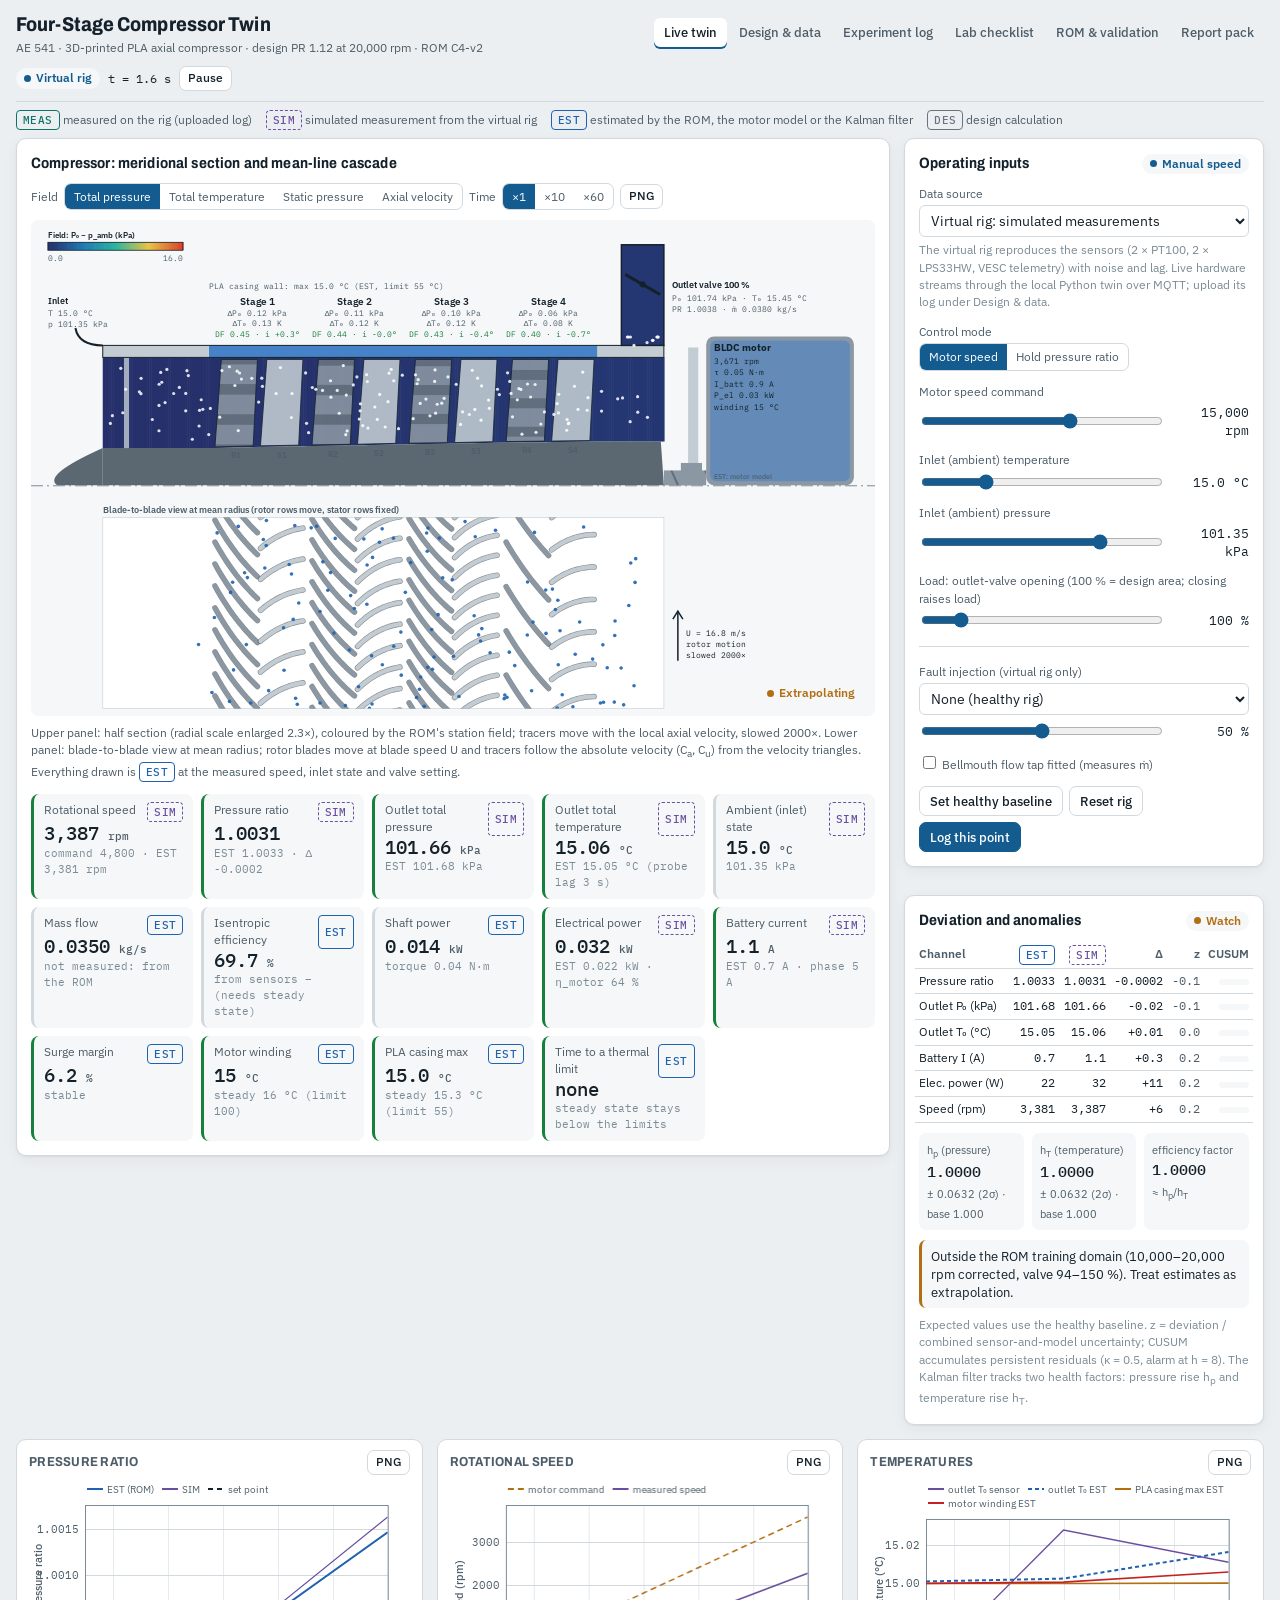
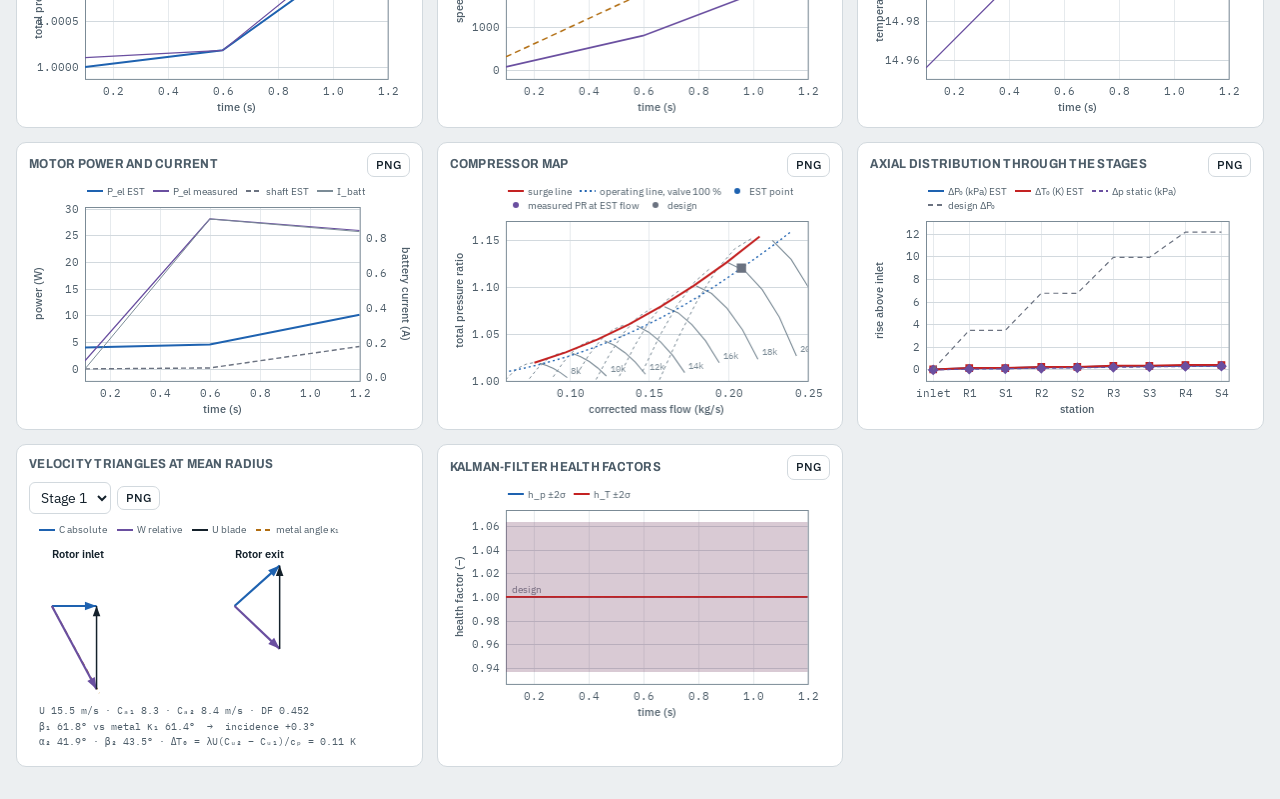
==== commit a87a90f5: "Add web twin to docs/ for GitHub Pages, .gitattributes, README update" ====
--- a/docs/index.html
+++ b/docs/index.html
@@ -1,4 +1,5 @@
-<!doctype html><html><head><meta charset="utf-8"><meta name="viewport" content="width=device-width,initial-scale=1,viewport-fit=cover"></head><body><title>Four-Stage Compressor Twin</title>
+<!doctype html><html><head><meta charset=utf8><meta name=viewport content="width=device-width,initial-scale=1,viewport-fit=cover"><style>:root{color-scheme:light;box-sizing:border-box;padding-top:env(safe-area-inset-top,0px);padding-bottom:env(safe-area-inset-bottom,0px)}html{scroll-padding-top:env(safe-area-inset-top,0px)}body{margin:0;padding:0;font:14px -apple-system,BlinkMacSystemFont,sans-serif;background:#fff;color:#000}img{max-width:100%}[hidden]:not([hidden=until-found i]){display:none!important}</style></head><body>
+<title>Four-Stage Compressor Twin</title>
 <meta name="claude:viewport-fit-sides" content="cover">
 <link rel="preconnect" href="https://fonts.googleapis.com"><link rel="preconnect" href="https://fonts.gstatic.com" crossorigin>
 <link rel="stylesheet" href="https://fonts.googleapis.com/css2?family=Archivo:wdth,wght@75..125,500..800&family=IBM+Plex+Mono:wght@400;500&family=IBM+Plex+Sans:wght@400;500;600&display=swap">
@@ -454,7 +455,7 @@
 
 <div class="toast" id="toast" role="status" aria-live="polite"></div>
 
-<script type="application/json" id="rom-data">{"meta":{"name":"C4-ROM v2 (POD + parametric surrogate + OpInf thermal)","created":"2026-11-19","fom":"mean-line stage-stacking off-design model (offdesign.py)","train_domain":{"N":[10000.0,20000.0],"phi":[0.94,1.5]},"doe":"Latin hypercube, 60 points, seed 2026; 45 train / 15 test","inputs":"x = N/sqrt(T_amb/288.15)/20000, phi = valve area / design area","reference":{"T":288.15,"P":101325.0,"a01":340.26265,"N_D":20000.0,"cp":1004.5,"gamma":1.4,"R":287.0}},"groups":[{"key":"Pi","label":"total-pressure rise  (P0/P01-1)/x^2","n":9},{"key":"Th","label":"total-temperature rise (T0/T01-1)/x^2","n":9},{"key":"Ps","label":"static pressure (p/P01-1)/x^2","n":9},{"key":"Ma","label":"axial Mach number (Ca/a01)/x","n":9},{"key":"ir","label":"rotor incidence (deg)","n":4},{"key":"DF","label":"rotor diffusion factor","n":4}],"stations":["inlet","R1 exit","S1 exit","R2 exit","S2 exit","R3 exit","S3 exit","R4 exit","S4 exit"],"mean":[0.0,0.029315046,0.027862555,0.05445053,0.053082786,0.077688603,0.076032227,0.090282229,0.088015197,0.0,0.01268752,0.01268752,0.024321701,0.024321701,0.035203716,0.035203716,0.04201839,0.04201839,-0.017117072,0.0017093369,0.0098489467,0.023045046,0.034528871,0.045949216,0.056946854,0.064395162,0.068890349,0.1565471,0.1575471,0.15835905,0.15913572,0.16011606,0.16084473,0.16186444,0.16258948,0.16339605,-1.5406053,-2.0632625,-2.3715479,-2.6763772,0.4028793,0.39345489,0.38377909,0.33234141],"scale":[0.0099381951,0.0099381951,0.0099381951,0.0099381951,0.0099381951,0.0099381951,0.0099381951,0.0099381951,0.0099381951,0.00162741,0.00162741,0.00162741,0.00162741,0.00162741,0.00162741,0.00162741,0.00162741,0.00162741,0.01073824,0.01073824,0.01073824,0.01073824,0.01073824,0.01073824,0.01073824,0.01073824,0.01073824,0.0065331898,0.0065331898,0.0065331898,0.0065331898,0.0065331898,0.0065331898,0.0065331898,0.0065331898,0.0065331898,1.1078734,1.1078734,1.1078734,1.1078734,0.032359047,0.032359047,0.032359047,0.032359047],"r":4,"V":[[0.0,-0.040507904,-0.056128671,-0.1006172,-0.11494215,-0.16201565,-0.17878183,-0.23192197,-0.25417849,0.0,-0.055220523,-0.055220523,-0.11218715,-0.11218715,-0.16970219,-0.16970219,-0.24105988,-0.24105988,-0.017427429,-0.041694298,-0.070752402,-0.096827243,-0.12622735,-0.15338377,-0.18640296,-0.21954449,-0.25682924,0.133007,0.13688108,0.1413478,0.14522898,0.1498075,0.15377626,0.15883905,0.16338102,0.16894359,-0.12529558,-0.14971539,-0.15770019,-0.16623897,-0.11905086,-0.12974147,-0.13601977,-0.20300215],[-0.0,0.058586335,0.075834613,0.067879401,0.071206338,-0.0078591674,-0.020375345,-0.14078262,-0.17421642,0.0,0.10116629,0.10116629,0.14443784,0.14443784,0.11842646,0.11842646,0.01691747,0.01691747,0.043189795,0.071282044,0.10164175,0.097184051,0.084969471,0.04283229,-0.01177397,-0.085491676,-0.16100694,-0.37732181,-0.25077182,-0.1757727,-0.098787867,0.013330079,0.078666309,0.1901191,0.23712953,0.28880566,0.3581898,0.18861081,-0.012005493,-0.19748113,0.19594607,0.079488919,-0.076743825,-0.29806686],[-0.0,-0.0087535241,-0.10248868,-0.10556389,-0.18266964,-0.17227874,-0.2537648,-0.22014696,-0.32053272,0.0,0.025859558,0.025859558,0.062398623,0.062398623,0.11175942,0.11175942,0.18397206,0.18397206,-0.000658788,-0.021693359,-0.092872594,-0.11616571,-0.16460107,-0.18400584,-0.22829139,-0.23288518,-0.28974281,-0.029876074,-0.06410088,-0.076574441,-0.095525556,-0.11898073,-0.13358129,-0.15536608,-0.16604571,-0.16876689,0.049332555,0.10594128,0.15424037,0.19627933,0.088938977,0.11939498,0.15667794,0.26289527],[0.0,-0.067006626,-0.23457557,-0.2686695,-0.25432747,-0.21681238,-0.022482699,-0.047610189,0.34185153,-1.2621774e-29,0.040899917,0.040899917,0.046103991,0.046103991,0.070313005,0.070313005,0.043170375,0.043170375,-0.0057906304,-0.06731782,-0.20555132,-0.21611731,-0.20903985,-0.127421,0.013449386,0.091046018,0.31986298,0.13175084,-0.10138304,-0.017552505,-0.012485212,-0.11825299,-0.055476448,-0.12628594,0.086705581,0.35453264,-0.04066359,0.042495407,0.086474124,0.03001594,0.21369418,0.028125328,-0.01897628,-0.31392479]],"sigma":[44.387189,2.380578,2.0214701,0.14989347,0.037008546,0.0087540964,0.0035177351,0.0032594577,0.00090143045,0.0008265434,0.00018610638,0.00010333083,8.6415832e-05,4.0894132e-05,3.3019119e-05,9.5847911e-06,3.9911963e-06,1.9346269e-06,8.3981212e-07,4.4348469e-07,1.445029e-07,7.8108793e-08,4.4552979e-08,2.0988279e-08,1.7137424e-08,5.314181e-09,3.2477251e-09,1.0806072e-09,6.815562e-10,3.5129535e-10,1.4995456e-10,1.0813796e-10,7.9731325e-11,3.0262291e-11,5.8851863e-13,5.2403741e-13,3.1849453e-13,1.9307364e-13,3.2052056e-15,3.2052056e-15,3.2052056e-15,3.2052056e-15,3.2052056e-15,3.2491453e-16],"energy":[0.9950619,0.9979241,0.99998791,0.99999926,0.99999995,0.99999999,0.99999999,1.0,1.0,1.0,1.0,1.0,1.0,1.0,1.0,1.0,1.0,1.0,1.0,1.0,1.0,1.0,1.0,1.0,1.0,1.0,1.0,1.0,1.0,1.0,1.0,1.0,1.0,1.0,1.0,1.0,1.0,1.0,1.0,1.0,1.0,1.0,1.0,1.0],"norm":{"x":[0.75,0.25],"phi":[1.22,0.28]},"amp":[{"degree":5,"exps":[[0,0],[0,1],[0,2],[0,3],[0,4],[0,5],[1,0],[1,1],[1,2],[1,3],[1,4],[2,0],[2,1],[2,2],[2,3],[3,0],[3,1],[3,2],[4,0],[4,1],[5,0]],"coef":[-0.23202014,11.583443,-3.3337524,0.76591411,-0.18553388,0.056088006,-0.44126448,0.42975128,-0.18062175,0.070269802,-0.031396644,-0.066905312,0.06197226,-0.052767097,0.026775332,0.015887507,0.016215218,-0.012240055,-0.013130577,0.024008561,-0.019368176]},{"degree":6,"exps":[[0,0],[0,1],[0,2],[0,3],[0,4],[0,5],[0,6],[1,0],[1,1],[1,2],[1,3],[1,4],[1,5],[2,0],[2,1],[2,2],[2,3],[2,4],[3,0],[3,1],[3,2],[3,3],[4,0],[4,1],[4,2],[5,0],[5,1],[6,0]],"coef":[-0.079385341,0.070205854,0.27696602,-0.17479096,0.089781058,-0.082455393,0.039656937,-0.61925493,0.25966768,-0.010936593,-0.02967634,0.059394308,-0.034867105,-0.11133918,0.06634005,-0.026005106,-0.032670179,0.032821562,-0.01426358,0.023530382,0.0079163122,-0.01029333,-0.013803312,-0.017344926,0.023026878,0.01175915,-0.023231496,0.012116379]},{"degree":6,"exps":[[0,0],[0,1],[0,2],[0,3],[0,4],[0,5],[0,6],[1,0],[1,1],[1,2],[1,3],[1,4],[1,5],[2,0],[2,1],[2,2],[2,3],[2,4],[3,0],[3,1],[3,2],[3,3],[4,0],[4,1],[4,2],[5,0],[5,1],[6,0]],"coef":[-0.33017935,0.32414524,0.83023997,-0.53389564,0.27759317,-0.34134087,0.19200388,0.067600557,-0.029625071,-0.048497264,-0.010699903,0.092689613,-0.048457034,0.033188289,0.064510062,-0.11249677,-0.075323861,0.10988374,-0.030209898,0.066884754,0.010268368,-0.012040375,-0.046389608,-0.055630624,0.076070468,0.03735887,-0.069509598,0.04069062]},{"degree":5,"exps":[[0,0],[0,1],[0,2],[0,3],[0,4],[0,5],[1,0],[1,1],[1,2],[1,3],[1,4],[2,0],[2,1],[2,2],[2,3],[3,0],[3,1],[3,2],[4,0],[4,1],[5,0]],"coef":[-0.0032314598,0.0029414704,-0.0018128626,-0.0053603504,0.032216253,-0.024992684,0.017381695,0.059406122,-0.036410944,0.014678943,-0.0055338952,-0.0036534813,0.016508048,-0.0034885828,-0.0044411426,-0.0047226723,-0.0017321694,0.00040710764,0.0025887827,-0.004743533,0.0034914304]}],"scalars":{"mx":{"degree":6,"exps":[[0,0],[0,1],[0,2],[0,3],[0,4],[0,5],[0,6],[1,0],[1,1],[1,2],[1,3],[1,4],[1,5],[2,0],[2,1],[2,2],[2,3],[2,4],[3,0],[3,1],[3,2],[3,3],[4,0],[4,1],[4,2],[5,0],[5,1],[6,0]],"coef":[0.22280024,0.013788324,-0.0052818461,0.0016540063,-0.00052793288,0.00053157148,-0.00029757951,0.00054725642,-0.00043775203,-5.7269288e-05,0.00011940607,-0.0002355887,0.00012625665,4.7582121e-05,-0.0002042474,0.00018216616,0.00016734847,-0.00020692886,5.755689e-05,-0.000133956,-2.7005842e-05,3.6035003e-05,8.7223891e-05,0.00010822239,-0.00014816993,-7.2817987e-05,0.0001384618,-7.6967376e-05]},"SM":{"degree":5,"exps":[[0,0],[0,1],[0,2],[0,3],[0,4],[0,5],[1,0],[1,1],[1,2],[1,3],[1,4],[2,0],[2,1],[2,2],[2,3],[3,0],[3,1],[3,2],[4,0],[4,1],[5,0]],"coef":[0.15265193,0.090037345,-0.02853447,0.0081656216,-0.003767787,0.0017035551,0.0052028859,0.010373195,-0.0016721326,0.00040028919,-0.0003770067,0.00086611236,0.001409057,-0.00047040002,0.00040847097,0.00046358748,0.00023201723,-6.8499595e-05,-0.0004535862,0.00044472207,-0.00063546059]}},"sweep":[{"r":1,"energy":0.9950619,"proj_err":0.092646457,"rom_err":0.09269714,"PR_max":0.003938356,"Tout_max":0.1206813},{"r":2,"energy":0.9979241,"proj_err":0.075196356,"rom_err":0.075292931,"PR_max":0.0038386553,"Tout_max":0.12022447},{"r":3,"energy":0.99998791,"proj_err":0.0056126255,"rom_err":0.011135363,"PR_max":0.00042716822,"Tout_max":0.027833117},{"r":4,"energy":0.99999926,"proj_err":0.0025311321,"rom_err":0.010058204,"PR_max":0.00042971217,"Tout_max":0.027817958},{"r":5,"energy":0.99999995,"proj_err":0.00077200331,"rom_err":0.0098681563,"PR_max":0.00043189174,"Tout_max":0.027828914},{"r":6,"energy":0.99999999,"proj_err":0.00073957324,"rom_err":0.0098663811,"PR_max":0.00043214423,"Tout_max":0.027839022},{"r":7,"energy":0.99999999,"proj_err":0.00051206205,"rom_err":0.0098663416,"PR_max":0.00043212829,"Tout_max":0.027838661},{"r":8,"energy":1.0,"proj_err":0.00029594359,"rom_err":0.0098663144,"PR_max":0.00043214065,"Tout_max":0.027837043}],"metrics":{"train":{"PR":{"R2":0.99999987,"RMSE":8.0301937e-06,"MAE":6.2452104e-06,"max_abs":1.9771052e-05},"T_out_K":{"R2":1.0,"RMSE":0.00017724412,"MAE":0.00011076981,"max_abs":0.00060748214},"P_out_kPa":{"R2":0.99999987,"RMSE":0.00081365937,"MAE":0.00063279595,"max_abs":0.0020033018},"mdot_kg_s":{"R2":1.0,"RMSE":1.8949483e-06,"MAE":1.4082057e-06,"max_abs":6.4089357e-06},"eta":{"R2":0.99999848,"RMSE":8.9685831e-05,"MAE":7.4568018e-05,"max_abs":0.00024614815},"power_air_W":{"R2":1.0,"RMSE":0.023628665,"MAE":0.013911988,"max_abs":0.10390373},"SM":{"R2":0.99999976,"RMSE":2.5790307e-05,"MAE":2.0485252e-05,"max_abs":6.6261778e-05}},"test":{"PR":{"R2":0.99997822,"RMSE":0.00011420014,"MAE":4.4992015e-05,"max_abs":0.00042971217},"T_out_K":{"R2":0.9999932,"RMSE":0.0073865483,"MAE":0.0029031852,"max_abs":0.027817958},"P_out_kPa":{"R2":0.99997822,"RMSE":0.01157133,"MAE":0.0045588159,"max_abs":0.043540586},"mdot_kg_s":{"R2":0.9999876,"RMSE":0.00011511213,"MAE":4.6790147e-05,"max_abs":0.00042853989},"eta":{"R2":0.99936924,"RMSE":0.0013475439,"MAE":0.00057611773,"max_abs":0.0050074212},"power_air_W":{"R2":0.99999998,"RMSE":0.10033033,"MAE":0.054197226,"max_abs":0.34173116},"SM":{"R2":0.99985023,"RMSE":0.00066479176,"MAE":0.00030865586,"max_abs":0.002294301},"field_rel_err":0.010058204,"field_proj_err":0.0025311321,"PR_GP":{"R2":0.99749309,"RMSE":0.0012251133,"MAE":0.00082641915,"max_abs":0.0039502142},"T_out_K_GP":{"R2":0.99984826,"RMSE":0.0348866,"MAE":0.023354955,"max_abs":0.11184478}},"stress":{"PR":{"R2":0.99848725,"RMSE":0.0025630747,"MAE":0.0015239899,"max_abs":0.0054959766},"T_out_K":{"R2":0.99984406,"RMSE":0.091635198,"MAE":0.049589199,"max_abs":0.20164759},"P_out_kPa":{"R2":0.99848725,"RMSE":0.25970354,"MAE":0.15441827,"max_abs":0.55687982},"mdot_kg_s":{"R2":0.99997035,"RMSE":0.00042431981,"MAE":0.0003033066,"max_abs":0.00085516557},"eta":{"R2":0.99393747,"RMSE":0.0075067494,"MAE":0.0065552161,"max_abs":0.013387069},"power_air_W":{"R2":0.9997559,"RMSE":30.903339,"MAE":16.557219,"max_abs":67.608133},"SM":{"R2":0.99746011,"RMSE":0.0034689247,"MAE":0.0026620516,"max_abs":0.0069825107},"field_rel_err":0.079503985}},"observability":{"rank":2,"r":4,"sing":[0.56165973,0.30529588],"rank_with_midtaps_and_bellmouth":4,"cond_with_midtaps_and_bellmouth":3.0360568},"timing":{"fom_s":0.28050154,"rom_python_us":210.25385},"thermal":{"info":{"nodes":40,"r":2,"energy":[0.99997323,0.99999987,1.0,1.0,1.0,1.0],"op_diff_data_vs_physics":0.00013465309,"test_max_err_K":0.015001271,"test_proj_max_err_K":0.015539412,"test_rel_err":0.00024505384,"tau_s":110.98629,"eig_max":0.99098269},"x":[0.0,0.0032820513,0.0065641026,0.0098461538,0.013128205,0.016410256,0.019692308,0.022974359,0.02625641,0.029538462,0.032820513,0.036102564,0.039384615,0.042666667,0.045948718,0.049230769,0.052512821,0.055794872,0.059076923,0.062358974,0.065641026,0.068923077,0.072205128,0.075487179,0.078769231,0.082051282,0.085333333,0.088615385,0.091897436,0.095179487,0.098461538,0.10174359,0.10502564,0.10830769,0.11158974,0.11487179,0.11815385,0.1214359,0.12471795,0.128],"f":[0.0,0.033918947,0.12075145,0.20758395,0.29102456,0.29102456,0.29102456,0.29102456,0.29102456,0.29102456,0.29102456,0.34287392,0.42380949,0.50474507,0.56228521,0.56228521,0.56228521,0.56228521,0.56228521,0.56228521,0.56228521,0.63073078,0.70758194,0.78443311,0.81985669,0.81985669,0.81985669,0.81985669,0.81985669,0.81985669,0.82741515,0.8811642,0.93491326,0.98866231,1.0,1.0,1.0,1.0,1.0,1.0],"V":[[-0.0077951462,-0.013932866,-0.029492399,-0.046942939,-0.061693202,-0.066226346,-0.067633345,-0.06814727,-0.06858099,-0.069618988,-0.072907176,-0.08359896,-0.099410525,-0.11537336,-0.12675174,-0.13024954,-0.13134579,-0.13177924,-0.13223433,-0.1334303,-0.13726448,-0.14973602,-0.16526058,-0.17990669,-0.18839098,-0.19099861,-0.19182372,-0.19217461,-0.1926051,-0.19379616,-0.19762801,-0.2073228,-0.21833676,-0.22816069,-0.23245104,-0.23376233,-0.23416196,-0.23428394,-0.23432052,-0.23432857],[-0.45837905,-0.35621073,-0.10628048,0.10892726,0.29540189,0.15649422,0.054939693,-0.00068440427,-0.049682081,-0.13079498,-0.25232557,-0.18931977,-0.017402712,0.15506403,0.24035034,0.11652683,0.032683773,-0.015655216,-0.065563684,-0.1537256,-0.27748523,-0.14262401,0.022438359,0.18440983,0.19043804,0.081497,0.013942041,-0.025580792,-0.068127808,-0.13778316,-0.19911629,-0.083757015,0.032259562,0.14697213,0.10064661,0.032227002,-0.0031044822,-0.017261009,-0.022154879,-0.023300061]],"Ar":[[0.99943391,0.00012687598],[0.00014832526,0.99673417]],"Nr":[[-0.008458104,7.5252057e-08],[-3.9180968e-07,-0.0084786473]],"br":[-0.03615313,0.00062724079],"dt":1.0,"params":{"k":0.13,"rho":1240.0,"c":1800.0,"t":0.006,"Di":0.101,"Do":0.113,"h_g":120.0,"h_o":7.0},"m_design":0.20823563},"geometry":{"stages":[{"stage":1,"rm":0.043821243,"lam":0.98,"beta2_deg":43.543723,"alpha3_deg":8.0,"alpha1_deg":0.0,"kappa1_rotor_deg":61.419028,"kappa1_stator_deg":41.514097,"rh":[0.0375,0.037668204,0.037784972],"A":[0.003436117,0.003396396,0.0033687169],"Z_rotor":38,"Z_stator":27,"chord_rotor":0.014,"chord_stator":0.014},{"stage":2,"rm":0.043956991,"lam":0.93,"beta2_deg":39.828155,"alpha3_deg":8.0,"alpha1_deg":8.0,"kappa1_rotor_deg":59.545134,"kappa1_stator_deg":45.207364,"rh":[0.037784972,0.037896246,0.038042991],"A":[0.0033687169,0.0033422604,0.0033072515],"Z_rotor":40,"Z_stator":39,"chord_rotor":0.014,"chord_stator":0.014},{"stage":3,"rm":0.044080532,"lam":0.88,"beta2_deg":39.982948,"alpha3_deg":8.0,"alpha1_deg":8.0,"kappa1_rotor_deg":59.621135,"kappa1_stator_deg":45.22396,"rh":[0.038042991,0.038137336,0.038279137],"A":[0.0033072515,0.0032846721,0.00325063],"Z_rotor":41,"Z_stator":42,"chord_rotor":0.014,"chord_stator":0.014},{"stage":4,"rm":0.044180288,"lam":0.83,"beta2_deg":46.894077,"alpha3_deg":0.0,"alpha1_deg":8.0,"kappa1_rotor_deg":59.682253,"kappa1_stator_deg":38.033146,"rh":[0.038279137,0.038357332,0.038442014],"A":[0.00325063,0.0032318036,0.0032113723],"Z_rotor":19,"Z_stator":26,"chord_rotor":0.014,"chord_stator":0.014}],"r_tip":0.0505,"module_pitch":0.032},"design":{"N":20000.0,"PR":1.12,"T_out":301.76707,"P_out":113484.0,"m":0.20823563,"eta":0.6963972,"power_air":2848.3182,"SM":0.052734731,"dT0_stage":[3.9629006,3.693774,3.5073678,2.4530233]},"points":{"train":{"N":[17609.0,11094.0,14223.0,12073.0,17399.0,12294.0,12750.0,11739.0,14704.0,13922.0,15629.0,11396.0,17140.0,13259.0,15737.0,10986.0,11570.0,15120.0,19079.0,18581.0,19666.0,13557.0,16918.0,18706.0,10672.0,13419.0,14395.0,15422.0,16080.0,16343.0,14889.0,10367.0,19742.0,15956.0,11274.0,12364.0,10017.0,13128.0,12847.0,19263.0,17804.0,19384.0,16519.0,18045.0,18378.0],"phi":[1.244,1.194,1.4039,1.361,1.4122,0.9909,1.0138,1.4281,1.0211,1.217,1.2819,1.0341,1.2621,1.0894,1.1254,1.1134,1.2353,1.1677,1.3824,1.1899,1.4366,1.3234,1.3599,0.9995,1.4855,1.4517,1.0712,1.3756,1.0607,1.4681,1.4226,1.3933,1.0876,1.4968,1.3352,1.1792,1.0644,1.2539,1.4567,1.3218,1.2033,0.9744,1.1405,1.3444,1.4732],"PR":[1.068454,1.028048,1.036356,1.027338,1.05455,1.043774,1.04604,1.023895,1.061334,1.043445,1.051009,1.035749,1.063288,1.045779,1.062549,1.030262,1.029085,1.054692,1.068462,1.081893,1.068405,1.036215,1.054749,1.104103,1.018457,1.030548,1.055426,1.04438,1.070647,1.044921,1.039079,1.019321,1.105527,1.041385,1.024508,1.035629,1.026544,1.036834,1.027792,1.075143,1.073634,1.115137,1.067959,1.063778,1.056926],"T_out":[297.4713,291.90098,293.9262,292.35632,296.78809,293.25581,293.56626,292.05739,295.34126,294.01687,295.38487,292.41895,296.92072,293.7718,295.95417,291.95684,292.16848,295.21506,298.63071,298.76032,299.13004,293.51575,296.43251,300.03211,291.33588,293.22971,294.84752,294.99648,296.5737,295.66359,294.45145,291.2229,300.73754,295.26454,291.84381,292.84057,291.38996,293.29473,292.79958,299.02924,297.83014,301.1597,296.69714,297.62244,297.64788],"m":[0.197423,0.122621,0.163532,0.137888,0.200396,0.126766,0.132928,0.135354,0.153981,0.154905,0.176342,0.119757,0.192804,0.142386,0.171197,0.118752,0.129123,0.166357,0.218974,0.205999,0.227274,0.153965,0.19344,0.194526,0.123918,0.155224,0.15372,0.176665,0.171253,0.189474,0.171635,0.118937,0.212854,0.185568,0.128208,0.136235,0.106441,0.147172,0.148688,0.219155,0.197902,0.198986,0.180581,0.205924,0.21323],"eta":[0.590378,0.609538,0.511588,0.529933,0.510086,0.695074,0.68861,0.499228,0.687309,0.600426,0.570173,0.68081,0.581105,0.659726,0.645609,0.647519,0.58979,0.625251,0.52513,0.617671,0.500837,0.548619,0.533888,0.695978,0.47385,0.489799,0.668238,0.525413,0.673711,0.484517,0.503598,0.51412,0.66565,0.471988,0.541536,0.617566,0.668206,0.581835,0.487292,0.554008,0.610443,0.700482,0.639304,0.542137,0.483726],"SM":[0.163641,0.140976,0.199556,0.18614,0.209089,0.055339,0.067623,0.199247,0.070321,0.15066,0.172204,0.078462,0.1687,0.103394,0.118816,0.112809,0.153821,0.134903,0.206321,0.145769,0.221175,0.179882,0.195435,0.054252,0.207308,0.207308,0.095242,0.195872,0.089826,0.21803,0.204989,0.190046,0.1018,0.222392,0.179088,0.137081,0.092628,0.160853,0.206932,0.190304,0.14998,0.036619,0.125246,0.193963,0.225263]},"test":{"N":[12573.0,16801.0,10560.0,15324.0,10227.0,14092.0,17849.0,19998.0,13682.0,18231.0,18891.0,11953.0,16329.0,17298.0,14620.0],"phi":[1.3008,1.0244,0.9584,0.9839,1.268,1.1348,1.0443,1.1594,0.9624,1.1024,1.2917,1.1458,1.2223,0.9476,1.3077],"PR":[1.031881,1.080731,1.033076,1.069552,1.021762,1.049186,1.089656,1.099355,1.056096,1.087545,1.074823,1.034602,1.060051,1.092398,1.043089],"T_out":[292.79492,297.55134,291.99613,296.15643,291.25235,294.36977,298.65519,300.62583,294.61519,298.77667,298.71263,292.59451,296.22096,298.69249,294.42417],"m":[0.142187,0.176449,0.106848,0.157736,0.114857,0.153566,0.189148,0.22026,0.138991,0.197282,0.213823,0.130513,0.182121,0.17421,0.165653],"eta":[0.558745,0.687475,0.699805,0.698103,0.573064,0.639932,0.681218,0.63362,0.700461,0.65804,0.568244,0.633185,0.599848,0.698925,0.556911],"SM":[0.172717,0.070632,0.036568,0.048536,0.161384,0.122041,0.080626,0.134527,0.036359,0.109193,0.18066,0.125241,0.154917,0.019765,0.177644]},"test_rom":{"PR":[1.0318799,1.0807403,1.033076,1.0695395,1.0217642,1.0491894,1.0896953,1.0992781,1.0561439,1.0875679,1.0748032,1.0346052,1.0600506,1.0928273,1.0430949],"T_out":[292.79482,297.55069,291.99325,296.15652,291.25221,294.36991,298.65308,300.62835,294.61059,298.77475,298.71274,292.59452,296.22123,298.66468,294.42399],"m":[0.14218733,0.1764599,0.10690755,0.15773586,0.11485912,0.15356386,0.1891829,0.22022599,0.13908141,0.197311,0.21382163,0.13051126,0.18211919,0.17463823,0.16565701],"eta":[0.55874607,0.68760273,0.70032691,0.69796794,0.57315797,0.63995939,0.68164418,0.63301921,0.70155031,0.65832425,0.56809175,0.63324437,0.59982809,0.70393234,0.55700471],"SM":[0.17274918,0.070686268,0.037445989,0.048578015,0.16142047,0.12201493,0.080780893,0.13437136,0.03706956,0.10936724,0.18066118,0.12524977,0.1548628,0.022059031,0.17764995]},"stress":{"N":[6000.0,8000.0,22000.0,24000.0,15000.0],"phi":[1.2,1.0,1.2,1.0,1.6],"PR":[1.008034,1.018068,1.115825,1.178044,1.032526],"T_out":[289.24196,290.28991,303.02693,307.97483,294.307],"m":[0.066305,0.082685,0.245023,0.250557,0.176194]},"stress_rom":{"PR":[1.0081177,1.0181721,1.114245,1.172548,1.0321696],"T_out":[289.24384,290.29419,302.99111,307.77318,294.31132],"m":[0.066387044,0.082739994,0.24465655,0.2497017,0.17603709]}},"thermal_test":{"t":[0,20,40,60,80,100,120,140,160,180,200,220,240,260,280,300,320,340,360,380,400,420,440,460,480,500,520,540,560,580,600,620,640,660,680,700,720,740,760,780,800,820,840,860,880,900,920,940,960,980,1000,1020,1040,1060,1080,1100,1120,1140,1160,1180,1200,1220,1240,1260,1280,1300,1320,1340,1360,1380,1400,1420,1440,1460,1480,1500,1520,1540,1560,1580,1600,1620,1640,1660,1680,1700,1720,1740,1760,1780,1800,1820,1840,1860,1880,1900,1920,1940,1960,1980,2000,2020,2040,2060,2080,2100,2120,2140,2160,2180,2200,2220,2240,2260,2280,2300,2320,2340,2360,2380,2400],"fom_max":[0.0,2.1139329,3.8778394,5.3496772,6.577807,7.6025822,8.4576741,9.1711786,9.7665396,10.263319,10.677839,11.02372,11.312327,11.553144,11.754082,11.921745,12.061643,12.178372,12.275769,12.357036,12.424843,12.481419,12.528624,12.568009,12.600871,12.628288,12.651164,12.670249,12.686173,12.699458,12.710542,12.913603,13.085075,13.229873,13.352144,13.455395,13.542582,13.616206,13.678376,13.730874,13.775204,13.812637,13.844246,13.870937,13.893475,13.912506,13.928576,13.942145,13.953602,13.963277,13.971445,13.978343,13.984167,13.989084,13.993236,13.996741,13.999701,14.002201,14.004311,14.006092,14.007596,13.065907,12.227567,11.481233,10.816806,10.225296,9.6987007,9.2298952,8.8125369,8.4409798,8.1101973,7.815715,7.5535495,7.3201548,7.1123738,6.9273962,6.76272,6.6161179,6.4856067,6.369421,6.2659891,6.1739116,6.0919426,6.018973,5.9540153,5.8961903,5.8447153,5.7988932,5.7581037,5.7217944,5.6894735,7.5188262,9.0245749,10.263965,11.284114,12.123805,12.814961,13.383856,13.852118,14.237548,14.554798,14.815928,15.030864,15.207779,15.353397,15.473255,15.571909,15.653109,15.719944,15.774954,15.820231,15.857497,15.888169,15.913414,15.934191,15.951292,15.965366,15.97695,15.986483,15.994329,16.000787],"rom_max":[0.0,2.1164317,3.8809508,5.3521258,6.5791245,7.6033866,8.4578469,9.1711969,9.7665499,10.263364,10.677908,11.023803,11.312416,11.55323,11.754162,11.921816,12.061701,12.178418,12.275802,12.357056,12.424851,12.481416,12.528611,12.567988,12.600843,12.628255,12.651126,12.670208,12.686129,12.699412,12.710495,12.913551,13.085024,13.229825,13.352101,13.455355,13.542547,13.616174,13.678346,13.730845,13.775175,13.812608,13.844217,13.870907,13.893444,13.912474,13.928543,13.942111,13.953568,13.963242,13.97141,13.978307,13.984131,13.989048,13.9932,13.996706,13.999666,14.002165,14.004276,14.006058,14.007562,13.066031,12.227763,11.481441,10.816989,10.225431,9.6987774,9.2299109,8.8124948,8.4408867,8.1100623,7.8155481,7.5533607,7.3199535,7.1121687,6.9271949,6.7625288,6.6159417,6.4854494,6.3692853,6.2658768,6.1738235,6.0918789,6.0189333,5.9539987,5.8961955,5.8447406,5.7989371,5.7581643,5.7218698,5.6895619,7.5187053,9.0243763,10.263765,11.283952,12.123697,12.81491,13.383856,13.852158,14.237618,14.554887,14.816027,15.030966,15.207877,15.353487,15.473334,15.571975,15.653162,15.719983,15.77498,15.820245,15.8575,15.888162,15.913398,15.934168,15.951263,15.965332,15.976911,15.986441,15.994284,16.000739],"u1":[1.0,1.0,1.0,1.0,1.0,1.0,1.0,1.0,1.0,1.0,1.0,1.0,1.0,1.0,1.0,1.0,1.0,1.0,1.0,1.0,1.0,1.0,1.0,1.0,1.0,1.0,1.0,1.0,1.0,1.0,0.93,0.93,0.93,0.93,0.93,0.93,0.93,0.93,0.93,0.93,0.93,0.93,0.93,0.93,0.93,0.93,0.93,0.93,0.93,0.93,0.93,0.93,0.93,0.93,0.93,0.93,0.93,0.93,0.93,0.93,0.62,0.62,0.62,0.62,0.62,0.62,0.62,0.62,0.62,0.62,0.62,0.62,0.62,0.62,0.62,0.62,0.62,0.62,0.62,0.62,0.62,0.62,0.62,0.62,0.62,0.62,0.62,0.62,0.62,0.62,1.08,1.08,1.08,1.08,1.08,1.08,1.08,1.08,1.08,1.08,1.08,1.08,1.08,1.08,1.08,1.08,1.08,1.08,1.08,1.08,1.08,1.08,1.08,1.08,1.08,1.08,1.08,1.08,1.08,1.08,1.08],"dT":[13.6,13.6,13.6,13.6,13.6,13.6,13.6,13.6,13.6,13.6,13.6,13.6,13.6,13.6,13.6,13.6,13.6,13.6,13.6,13.6,13.6,13.6,13.6,13.6,13.6,13.6,13.6,13.6,13.6,13.6,15.0,15.0,15.0,15.0,15.0,15.0,15.0,15.0,15.0,15.0,15.0,15.0,15.0,15.0,15.0,15.0,15.0,15.0,15.0,15.0,15.0,15.0,15.0,15.0,15.0,15.0,15.0,15.0,15.0,15.0,6.0,6.0,6.0,6.0,6.0,6.0,6.0,6.0,6.0,6.0,6.0,6.0,6.0,6.0,6.0,6.0,6.0,6.0,6.0,6.0,6.0,6.0,6.0,6.0,6.0,6.0,6.0,6.0,6.0,6.0,17.0,17.0,17.0,17.0,17.0,17.0,17.0,17.0,17.0,17.0,17.0,17.0,17.0,17.0,17.0,17.0,17.0,17.0,17.0,17.0,17.0,17.0,17.0,17.0,17.0,17.0,17.0,17.0,17.0,17.0,17.0]}}</script>
+<script type="application/json" id="rom-data">{"meta":{"name":"C4-ROM v2 (POD + parametric surrogate + OpInf thermal)","created":"2026-11-19","fom":"mean-line stage-stacking off-design model (offdesign.py)","train_domain":{"N":[10000.0,20000.0],"phi":[0.94,1.5]},"doe":"Latin hypercube, 60 points, seed 2026; 45 train / 15 test","inputs":"x = N/sqrt(T_amb/288.15)/20000, phi = valve area / design area","reference":{"T":288.15,"P":101325.0,"a01":340.26265,"N_D":20000.0,"cp":1004.5,"gamma":1.4,"R":287.0}},"groups":[{"key":"Pi","label":"total-pressure rise  (P0/P01-1)/x^2","n":9},{"key":"Th","label":"total-temperature rise (T0/T01-1)/x^2","n":9},{"key":"Ps","label":"static pressure (p/P01-1)/x^2","n":9},{"key":"Ma","label":"axial Mach number (Ca/a01)/x","n":9},{"key":"ir","label":"rotor incidence (deg)","n":4},{"key":"DF","label":"rotor diffusion factor","n":4}],"stations":["inlet","R1 exit","S1 exit","R2 exit","S2 exit","R3 exit","S3 exit","R4 exit","S4 exit"],"mean":[0.0,0.029315046,0.027862555,0.05445053,0.053082786,0.077688603,0.076032227,0.090282229,0.088015197,0.0,0.01268752,0.01268752,0.024321701,0.024321701,0.035203716,0.035203716,0.04201839,0.04201839,-0.017117072,0.0017093369,0.0098489467,0.023045046,0.034528871,0.045949216,0.056946854,0.064395162,0.068890349,0.1565471,0.1575471,0.15835905,0.15913572,0.16011606,0.16084473,0.16186444,0.16258948,0.16339605,-1.5406053,-2.0632625,-2.3715479,-2.6763772,0.4028793,0.39345489,0.38377909,0.33234141],"scale":[0.0099381951,0.0099381951,0.0099381951,0.0099381951,0.0099381951,0.0099381951,0.0099381951,0.0099381951,0.0099381951,0.00162741,0.00162741,0.00162741,0.00162741,0.00162741,0.00162741,0.00162741,0.00162741,0.00162741,0.01073824,0.01073824,0.01073824,0.01073824,0.01073824,0.01073824,0.01073824,0.01073824,0.01073824,0.0065331898,0.0065331898,0.0065331898,0.0065331898,0.0065331898,0.0065331898,0.0065331898,0.0065331898,0.0065331898,1.1078734,1.1078734,1.1078734,1.1078734,0.032359047,0.032359047,0.032359047,0.032359047],"r":4,"V":[[0.0,-0.040507904,-0.056128671,-0.1006172,-0.11494215,-0.16201565,-0.17878183,-0.23192197,-0.25417849,0.0,-0.055220523,-0.055220523,-0.11218715,-0.11218715,-0.16970219,-0.16970219,-0.24105988,-0.24105988,-0.017427429,-0.041694298,-0.070752402,-0.096827243,-0.12622735,-0.15338377,-0.18640296,-0.21954449,-0.25682924,0.133007,0.13688108,0.1413478,0.14522898,0.1498075,0.15377626,0.15883905,0.16338102,0.16894359,-0.12529558,-0.14971539,-0.15770019,-0.16623897,-0.11905086,-0.12974147,-0.13601977,-0.20300215],[-0.0,0.058586335,0.075834613,0.067879401,0.071206338,-0.0078591674,-0.020375345,-0.14078262,-0.17421642,0.0,0.10116629,0.10116629,0.14443784,0.14443784,0.11842646,0.11842646,0.01691747,0.01691747,0.043189795,0.071282044,0.10164175,0.097184051,0.084969471,0.04283229,-0.01177397,-0.085491676,-0.16100694,-0.37732181,-0.25077182,-0.1757727,-0.098787867,0.013330079,0.078666309,0.1901191,0.23712953,0.28880566,0.3581898,0.18861081,-0.012005493,-0.19748113,0.19594607,0.079488919,-0.076743825,-0.29806686],[-0.0,-0.0087535241,-0.10248868,-0.10556389,-0.18266964,-0.17227874,-0.2537648,-0.22014696,-0.32053272,0.0,0.025859558,0.025859558,0.062398623,0.062398623,0.11175942,0.11175942,0.18397206,0.18397206,-0.000658788,-0.021693359,-0.092872594,-0.11616571,-0.16460107,-0.18400584,-0.22829139,-0.23288518,-0.28974281,-0.029876074,-0.06410088,-0.076574441,-0.095525556,-0.11898073,-0.13358129,-0.15536608,-0.16604571,-0.16876689,0.049332555,0.10594128,0.15424037,0.19627933,0.088938977,0.11939498,0.15667794,0.26289527],[0.0,-0.067006626,-0.23457557,-0.2686695,-0.25432747,-0.21681238,-0.022482699,-0.047610189,0.34185153,-1.2621774e-29,0.040899917,0.040899917,0.046103991,0.046103991,0.070313005,0.070313005,0.043170375,0.043170375,-0.0057906304,-0.06731782,-0.20555132,-0.21611731,-0.20903985,-0.127421,0.013449386,0.091046018,0.31986298,0.13175084,-0.10138304,-0.017552505,-0.012485212,-0.11825299,-0.055476448,-0.12628594,0.086705581,0.35453264,-0.04066359,0.042495407,0.086474124,0.03001594,0.21369418,0.028125328,-0.01897628,-0.31392479]],"sigma":[44.387189,2.380578,2.0214701,0.14989347,0.037008546,0.0087540964,0.0035177351,0.0032594577,0.00090143045,0.0008265434,0.00018610638,0.00010333083,8.6415832e-05,4.0894132e-05,3.3019119e-05,9.5847911e-06,3.9911963e-06,1.9346269e-06,8.3981212e-07,4.4348469e-07,1.445029e-07,7.8108793e-08,4.4552979e-08,2.0988279e-08,1.7137424e-08,5.314181e-09,3.2477251e-09,1.0806072e-09,6.815562e-10,3.5129535e-10,1.4995456e-10,1.0813796e-10,7.9731325e-11,3.0262291e-11,5.8851863e-13,5.2403741e-13,3.1849453e-13,1.9307364e-13,3.2052056e-15,3.2052056e-15,3.2052056e-15,3.2052056e-15,3.2052056e-15,3.2491453e-16],"energy":[0.9950619,0.9979241,0.99998791,0.99999926,0.99999995,0.99999999,0.99999999,1.0,1.0,1.0,1.0,1.0,1.0,1.0,1.0,1.0,1.0,1.0,1.0,1.0,1.0,1.0,1.0,1.0,1.0,1.0,1.0,1.0,1.0,1.0,1.0,1.0,1.0,1.0,1.0,1.0,1.0,1.0,1.0,1.0,1.0,1.0,1.0,1.0],"norm":{"x":[0.75,0.25],"phi":[1.22,0.28]},"amp":[{"degree":5,"exps":[[0,0],[0,1],[0,2],[0,3],[0,4],[0,5],[1,0],[1,1],[1,2],[1,3],[1,4],[2,0],[2,1],[2,2],[2,3],[3,0],[3,1],[3,2],[4,0],[4,1],[5,0]],"coef":[-0.23202014,11.583443,-3.3337524,0.76591411,-0.18553388,0.056088006,-0.44126448,0.42975128,-0.18062175,0.070269802,-0.031396644,-0.066905312,0.06197226,-0.052767097,0.026775332,0.015887507,0.016215218,-0.012240055,-0.013130577,0.024008561,-0.019368176]},{"degree":6,"exps":[[0,0],[0,1],[0,2],[0,3],[0,4],[0,5],[0,6],[1,0],[1,1],[1,2],[1,3],[1,4],[1,5],[2,0],[2,1],[2,2],[2,3],[2,4],[3,0],[3,1],[3,2],[3,3],[4,0],[4,1],[4,2],[5,0],[5,1],[6,0]],"coef":[-0.079385341,0.070205854,0.27696602,-0.17479096,0.089781058,-0.082455393,0.039656937,-0.61925493,0.25966768,-0.010936593,-0.02967634,0.059394308,-0.034867105,-0.11133918,0.06634005,-0.026005106,-0.032670179,0.032821562,-0.01426358,0.023530382,0.0079163122,-0.01029333,-0.013803312,-0.017344926,0.023026878,0.01175915,-0.023231496,0.012116379]},{"degree":6,"exps":[[0,0],[0,1],[0,2],[0,3],[0,4],[0,5],[0,6],[1,0],[1,1],[1,2],[1,3],[1,4],[1,5],[2,0],[2,1],[2,2],[2,3],[2,4],[3,0],[3,1],[3,2],[3,3],[4,0],[4,1],[4,2],[5,0],[5,1],[6,0]],"coef":[-0.33017935,0.32414524,0.83023997,-0.53389564,0.27759317,-0.34134087,0.19200388,0.067600557,-0.029625071,-0.048497264,-0.010699903,0.092689613,-0.048457034,0.033188289,0.064510062,-0.11249677,-0.075323861,0.10988374,-0.030209898,0.066884754,0.010268368,-0.012040375,-0.046389608,-0.055630624,0.076070468,0.03735887,-0.069509598,0.04069062]},{"degree":5,"exps":[[0,0],[0,1],[0,2],[0,3],[0,4],[0,5],[1,0],[1,1],[1,2],[1,3],[1,4],[2,0],[2,1],[2,2],[2,3],[3,0],[3,1],[3,2],[4,0],[4,1],[5,0]],"coef":[-0.0032314598,0.0029414704,-0.0018128626,-0.0053603504,0.032216253,-0.024992684,0.017381695,0.059406122,-0.036410944,0.014678943,-0.0055338952,-0.0036534813,0.016508048,-0.0034885828,-0.0044411426,-0.0047226723,-0.0017321694,0.00040710764,0.0025887827,-0.004743533,0.0034914304]}],"scalars":{"mx":{"degree":6,"exps":[[0,0],[0,1],[0,2],[0,3],[0,4],[0,5],[0,6],[1,0],[1,1],[1,2],[1,3],[1,4],[1,5],[2,0],[2,1],[2,2],[2,3],[2,4],[3,0],[3,1],[3,2],[3,3],[4,0],[4,1],[4,2],[5,0],[5,1],[6,0]],"coef":[0.22280024,0.013788324,-0.0052818461,0.0016540063,-0.00052793288,0.00053157148,-0.00029757951,0.00054725642,-0.00043775203,-5.7269288e-05,0.00011940607,-0.0002355887,0.00012625665,4.7582121e-05,-0.0002042474,0.00018216616,0.00016734847,-0.00020692886,5.755689e-05,-0.000133956,-2.7005842e-05,3.6035003e-05,8.7223891e-05,0.00010822239,-0.00014816993,-7.2817987e-05,0.0001384618,-7.6967376e-05]},"SM":{"degree":5,"exps":[[0,0],[0,1],[0,2],[0,3],[0,4],[0,5],[1,0],[1,1],[1,2],[1,3],[1,4],[2,0],[2,1],[2,2],[2,3],[3,0],[3,1],[3,2],[4,0],[4,1],[5,0]],"coef":[0.15265193,0.090037345,-0.02853447,0.0081656216,-0.003767787,0.0017035551,0.0052028859,0.010373195,-0.0016721326,0.00040028919,-0.0003770067,0.00086611236,0.001409057,-0.00047040002,0.00040847097,0.00046358748,0.00023201723,-6.8499595e-05,-0.0004535862,0.00044472207,-0.00063546059]}},"sweep":[{"r":1,"energy":0.9950619,"proj_err":0.092646457,"rom_err":0.09269714,"PR_max":0.003938356,"Tout_max":0.1206813},{"r":2,"energy":0.9979241,"proj_err":0.075196356,"rom_err":0.075292931,"PR_max":0.0038386553,"Tout_max":0.12022447},{"r":3,"energy":0.99998791,"proj_err":0.0056126255,"rom_err":0.011135363,"PR_max":0.00042716822,"Tout_max":0.027833117},{"r":4,"energy":0.99999926,"proj_err":0.0025311321,"rom_err":0.010058204,"PR_max":0.00042971217,"Tout_max":0.027817958},{"r":5,"energy":0.99999995,"proj_err":0.00077200331,"rom_err":0.0098681563,"PR_max":0.00043189174,"Tout_max":0.027828914},{"r":6,"energy":0.99999999,"proj_err":0.00073957324,"rom_err":0.0098663811,"PR_max":0.00043214423,"Tout_max":0.027839022},{"r":7,"energy":0.99999999,"proj_err":0.00051206205,"rom_err":0.0098663416,"PR_max":0.00043212829,"Tout_max":0.027838661},{"r":8,"energy":1.0,"proj_err":0.00029594359,"rom_err":0.0098663144,"PR_max":0.00043214065,"Tout_max":0.027837043}],"metrics":{"train":{"PR":{"R2":0.99999987,"RMSE":8.0301937e-06,"MAE":6.2452104e-06,"max_abs":1.9771052e-05},"T_out_K":{"R2":1.0,"RMSE":0.00017724412,"MAE":0.00011076981,"max_abs":0.00060748214},"P_out_kPa":{"R2":0.99999987,"RMSE":0.00081365937,"MAE":0.00063279595,"max_abs":0.0020033018},"mdot_kg_s":{"R2":1.0,"RMSE":1.8949483e-06,"MAE":1.4082057e-06,"max_abs":6.4089357e-06},"eta":{"R2":0.99999848,"RMSE":8.9685831e-05,"MAE":7.4568018e-05,"max_abs":0.00024614815},"power_air_W":{"R2":1.0,"RMSE":0.023628665,"MAE":0.013911988,"max_abs":0.10390373},"SM":{"R2":0.99999976,"RMSE":2.5790307e-05,"MAE":2.0485252e-05,"max_abs":6.6261778e-05}},"test":{"PR":{"R2":0.99997822,"RMSE":0.00011420014,"MAE":4.4992015e-05,"max_abs":0.00042971217},"T_out_K":{"R2":0.9999932,"RMSE":0.0073865483,"MAE":0.0029031852,"max_abs":0.027817958},"P_out_kPa":{"R2":0.99997822,"RMSE":0.01157133,"MAE":0.0045588159,"max_abs":0.043540586},"mdot_kg_s":{"R2":0.9999876,"RMSE":0.00011511213,"MAE":4.6790147e-05,"max_abs":0.00042853989},"eta":{"R2":0.99936924,"RMSE":0.0013475439,"MAE":0.00057611773,"max_abs":0.0050074212},"power_air_W":{"R2":0.99999998,"RMSE":0.10033033,"MAE":0.054197226,"max_abs":0.34173116},"SM":{"R2":0.99985023,"RMSE":0.00066479176,"MAE":0.00030865586,"max_abs":0.002294301},"field_rel_err":0.010058204,"field_proj_err":0.0025311321,"PR_GP":{"R2":0.99749309,"RMSE":0.0012251133,"MAE":0.00082641915,"max_abs":0.0039502142},"T_out_K_GP":{"R2":0.99984826,"RMSE":0.0348866,"MAE":0.023354955,"max_abs":0.11184478}},"stress":{"PR":{"R2":0.99848725,"RMSE":0.0025630747,"MAE":0.0015239899,"max_abs":0.0054959766},"T_out_K":{"R2":0.99984406,"RMSE":0.091635198,"MAE":0.049589199,"max_abs":0.20164759},"P_out_kPa":{"R2":0.99848725,"RMSE":0.25970354,"MAE":0.15441827,"max_abs":0.55687982},"mdot_kg_s":{"R2":0.99997035,"RMSE":0.00042431981,"MAE":0.0003033066,"max_abs":0.00085516557},"eta":{"R2":0.99393747,"RMSE":0.0075067494,"MAE":0.0065552161,"max_abs":0.013387069},"power_air_W":{"R2":0.9997559,"RMSE":30.903339,"MAE":16.557219,"max_abs":67.608133},"SM":{"R2":0.99746011,"RMSE":0.0034689247,"MAE":0.0026620516,"max_abs":0.0069825107},"field_rel_err":0.079503985}},"observability":{"rank":2,"r":4,"sing":[0.56165973,0.30529588],"rank_with_midtaps_and_bellmouth":4,"cond_with_midtaps_and_bellmouth":3.0360568},"timing":{"fom_s":0.29031696,"rom_python_us":214.29796},"thermal":{"info":{"nodes":40,"r":2,"energy":[0.99997323,0.99999987,1.0,1.0,1.0,1.0],"op_diff_data_vs_physics":0.00013465309,"test_max_err_K":0.015001271,"test_proj_max_err_K":0.015539412,"test_rel_err":0.00024505384,"tau_s":110.98629,"eig_max":0.99098269},"x":[0.0,0.0032820513,0.0065641026,0.0098461538,0.013128205,0.016410256,0.019692308,0.022974359,0.02625641,0.029538462,0.032820513,0.036102564,0.039384615,0.042666667,0.045948718,0.049230769,0.052512821,0.055794872,0.059076923,0.062358974,0.065641026,0.068923077,0.072205128,0.075487179,0.078769231,0.082051282,0.085333333,0.088615385,0.091897436,0.095179487,0.098461538,0.10174359,0.10502564,0.10830769,0.11158974,0.11487179,0.11815385,0.1214359,0.12471795,0.128],"f":[0.0,0.033918947,0.12075145,0.20758395,0.29102456,0.29102456,0.29102456,0.29102456,0.29102456,0.29102456,0.29102456,0.34287392,0.42380949,0.50474507,0.56228521,0.56228521,0.56228521,0.56228521,0.56228521,0.56228521,0.56228521,0.63073078,0.70758194,0.78443311,0.81985669,0.81985669,0.81985669,0.81985669,0.81985669,0.81985669,0.82741515,0.8811642,0.93491326,0.98866231,1.0,1.0,1.0,1.0,1.0,1.0],"V":[[-0.0077951462,-0.013932866,-0.029492399,-0.046942939,-0.061693202,-0.066226346,-0.067633345,-0.06814727,-0.06858099,-0.069618988,-0.072907176,-0.08359896,-0.099410525,-0.11537336,-0.12675174,-0.13024954,-0.13134579,-0.13177924,-0.13223433,-0.1334303,-0.13726448,-0.14973602,-0.16526058,-0.17990669,-0.18839098,-0.19099861,-0.19182372,-0.19217461,-0.1926051,-0.19379616,-0.19762801,-0.2073228,-0.21833676,-0.22816069,-0.23245104,-0.23376233,-0.23416196,-0.23428394,-0.23432052,-0.23432857],[-0.45837905,-0.35621073,-0.10628048,0.10892726,0.29540189,0.15649422,0.054939693,-0.00068440427,-0.049682081,-0.13079498,-0.25232557,-0.18931977,-0.017402712,0.15506403,0.24035034,0.11652683,0.032683773,-0.015655216,-0.065563684,-0.1537256,-0.27748523,-0.14262401,0.022438359,0.18440983,0.19043804,0.081497,0.013942041,-0.025580792,-0.068127808,-0.13778316,-0.19911629,-0.083757015,0.032259562,0.14697213,0.10064661,0.032227002,-0.0031044822,-0.017261009,-0.022154879,-0.023300061]],"Ar":[[0.99943391,0.00012687598],[0.00014832526,0.99673417]],"Nr":[[-0.008458104,7.5252057e-08],[-3.9180968e-07,-0.0084786473]],"br":[-0.03615313,0.00062724079],"dt":1.0,"params":{"k":0.13,"rho":1240.0,"c":1800.0,"t":0.006,"Di":0.101,"Do":0.113,"h_g":120.0,"h_o":7.0},"m_design":0.20823563},"geometry":{"stages":[{"stage":1,"rm":0.043821243,"lam":0.98,"beta2_deg":43.543723,"alpha3_deg":8.0,"alpha1_deg":0.0,"kappa1_rotor_deg":61.419028,"kappa1_stator_deg":41.514097,"rh":[0.0375,0.037668204,0.037784972],"A":[0.003436117,0.003396396,0.0033687169],"Z_rotor":38,"Z_stator":27,"chord_rotor":0.014,"chord_stator":0.014},{"stage":2,"rm":0.043956991,"lam":0.93,"beta2_deg":39.828155,"alpha3_deg":8.0,"alpha1_deg":8.0,"kappa1_rotor_deg":59.545134,"kappa1_stator_deg":45.207364,"rh":[0.037784972,0.037896246,0.038042991],"A":[0.0033687169,0.0033422604,0.0033072515],"Z_rotor":40,"Z_stator":39,"chord_rotor":0.014,"chord_stator":0.014},{"stage":3,"rm":0.044080532,"lam":0.88,"beta2_deg":39.982948,"alpha3_deg":8.0,"alpha1_deg":8.0,"kappa1_rotor_deg":59.621135,"kappa1_stator_deg":45.22396,"rh":[0.038042991,0.038137336,0.038279137],"A":[0.0033072515,0.0032846721,0.00325063],"Z_rotor":41,"Z_stator":42,"chord_rotor":0.014,"chord_stator":0.014},{"stage":4,"rm":0.044180288,"lam":0.83,"beta2_deg":46.894077,"alpha3_deg":0.0,"alpha1_deg":8.0,"kappa1_rotor_deg":59.682253,"kappa1_stator_deg":38.033146,"rh":[0.038279137,0.038357332,0.038442014],"A":[0.00325063,0.0032318036,0.0032113723],"Z_rotor":19,"Z_stator":26,"chord_rotor":0.014,"chord_stator":0.014}],"r_tip":0.0505,"module_pitch":0.032},"design":{"N":20000.0,"PR":1.12,"T_out":301.76707,"P_out":113484.0,"m":0.20823563,"eta":0.6963972,"power_air":2848.3182,"SM":0.052734731,"dT0_stage":[3.9629006,3.693774,3.5073678,2.4530233]},"points":{"train":{"N":[17609.0,11094.0,14223.0,12073.0,17399.0,12294.0,12750.0,11739.0,14704.0,13922.0,15629.0,11396.0,17140.0,13259.0,15737.0,10986.0,11570.0,15120.0,19079.0,18581.0,19666.0,13557.0,16918.0,18706.0,10672.0,13419.0,14395.0,15422.0,16080.0,16343.0,14889.0,10367.0,19742.0,15956.0,11274.0,12364.0,10017.0,13128.0,12847.0,19263.0,17804.0,19384.0,16519.0,18045.0,18378.0],"phi":[1.244,1.194,1.4039,1.361,1.4122,0.9909,1.0138,1.4281,1.0211,1.217,1.2819,1.0341,1.2621,1.0894,1.1254,1.1134,1.2353,1.1677,1.3824,1.1899,1.4366,1.3234,1.3599,0.9995,1.4855,1.4517,1.0712,1.3756,1.0607,1.4681,1.4226,1.3933,1.0876,1.4968,1.3352,1.1792,1.0644,1.2539,1.4567,1.3218,1.2033,0.9744,1.1405,1.3444,1.4732],"PR":[1.068454,1.028048,1.036356,1.027338,1.05455,1.043774,1.04604,1.023895,1.061334,1.043445,1.051009,1.035749,1.063288,1.045779,1.062549,1.030262,1.029085,1.054692,1.068462,1.081893,1.068405,1.036215,1.054749,1.104103,1.018457,1.030548,1.055426,1.04438,1.070647,1.044921,1.039079,1.019321,1.105527,1.041385,1.024508,1.035629,1.026544,1.036834,1.027792,1.075143,1.073634,1.115137,1.067959,1.063778,1.056926],"T_out":[297.4713,291.90098,293.9262,292.35632,296.78809,293.25581,293.56626,292.05739,295.34126,294.01687,295.38487,292.41895,296.92072,293.7718,295.95417,291.95684,292.16848,295.21506,298.63071,298.76032,299.13004,293.51575,296.43251,300.03211,291.33588,293.22971,294.84752,294.99648,296.5737,295.66359,294.45145,291.2229,300.73754,295.26454,291.84381,292.84057,291.38996,293.29473,292.79958,299.02924,297.83014,301.1597,296.69714,297.62244,297.64788],"m":[0.197423,0.122621,0.163532,0.137888,0.200396,0.126766,0.132928,0.135354,0.153981,0.154905,0.176342,0.119757,0.192804,0.142386,0.171197,0.118752,0.129123,0.166357,0.218974,0.205999,0.227274,0.153965,0.19344,0.194526,0.123918,0.155224,0.15372,0.176665,0.171253,0.189474,0.171635,0.118937,0.212854,0.185568,0.128208,0.136235,0.106441,0.147172,0.148688,0.219155,0.197902,0.198986,0.180581,0.205924,0.21323],"eta":[0.590378,0.609538,0.511588,0.529933,0.510086,0.695074,0.68861,0.499228,0.687309,0.600426,0.570173,0.68081,0.581105,0.659726,0.645609,0.647519,0.58979,0.625251,0.52513,0.617671,0.500837,0.548619,0.533888,0.695978,0.47385,0.489799,0.668238,0.525413,0.673711,0.484517,0.503598,0.51412,0.66565,0.471988,0.541536,0.617566,0.668206,0.581835,0.487292,0.554008,0.610443,0.700482,0.639304,0.542137,0.483726],"SM":[0.163641,0.140976,0.199556,0.18614,0.209089,0.055339,0.067623,0.199247,0.070321,0.15066,0.172204,0.078462,0.1687,0.103394,0.118816,0.112809,0.153821,0.134903,0.206321,0.145769,0.221175,0.179882,0.195435,0.054252,0.207308,0.207308,0.095242,0.195872,0.089826,0.21803,0.204989,0.190046,0.1018,0.222392,0.179088,0.137081,0.092628,0.160853,0.206932,0.190304,0.14998,0.036619,0.125246,0.193963,0.225263]},"test":{"N":[12573.0,16801.0,10560.0,15324.0,10227.0,14092.0,17849.0,19998.0,13682.0,18231.0,18891.0,11953.0,16329.0,17298.0,14620.0],"phi":[1.3008,1.0244,0.9584,0.9839,1.268,1.1348,1.0443,1.1594,0.9624,1.1024,1.2917,1.1458,1.2223,0.9476,1.3077],"PR":[1.031881,1.080731,1.033076,1.069552,1.021762,1.049186,1.089656,1.099355,1.056096,1.087545,1.074823,1.034602,1.060051,1.092398,1.043089],"T_out":[292.79492,297.55134,291.99613,296.15643,291.25235,294.36977,298.65519,300.62583,294.61519,298.77667,298.71263,292.59451,296.22096,298.69249,294.42417],"m":[0.142187,0.176449,0.106848,0.157736,0.114857,0.153566,0.189148,0.22026,0.138991,0.197282,0.213823,0.130513,0.182121,0.17421,0.165653],"eta":[0.558745,0.687475,0.699805,0.698103,0.573064,0.639932,0.681218,0.63362,0.700461,0.65804,0.568244,0.633185,0.599848,0.698925,0.556911],"SM":[0.172717,0.070632,0.036568,0.048536,0.161384,0.122041,0.080626,0.134527,0.036359,0.109193,0.18066,0.125241,0.154917,0.019765,0.177644]},"test_rom":{"PR":[1.0318799,1.0807403,1.033076,1.0695395,1.0217642,1.0491894,1.0896953,1.0992781,1.0561439,1.0875679,1.0748032,1.0346052,1.0600506,1.0928273,1.0430949],"T_out":[292.79482,297.55069,291.99325,296.15652,291.25221,294.36991,298.65308,300.62835,294.61059,298.77475,298.71274,292.59452,296.22123,298.66468,294.42399],"m":[0.14218733,0.1764599,0.10690755,0.15773586,0.11485912,0.15356386,0.1891829,0.22022599,0.13908141,0.197311,0.21382163,0.13051126,0.18211919,0.17463823,0.16565701],"eta":[0.55874607,0.68760273,0.70032691,0.69796794,0.57315797,0.63995939,0.68164418,0.63301921,0.70155031,0.65832425,0.56809175,0.63324437,0.59982809,0.70393234,0.55700471],"SM":[0.17274918,0.070686268,0.037445989,0.048578015,0.16142047,0.12201493,0.080780893,0.13437136,0.03706956,0.10936724,0.18066118,0.12524977,0.1548628,0.022059031,0.17764995]},"stress":{"N":[6000.0,8000.0,22000.0,24000.0,15000.0],"phi":[1.2,1.0,1.2,1.0,1.6],"PR":[1.008034,1.018068,1.115825,1.178044,1.032526],"T_out":[289.24196,290.28991,303.02693,307.97483,294.307],"m":[0.066305,0.082685,0.245023,0.250557,0.176194]},"stress_rom":{"PR":[1.0081177,1.0181721,1.114245,1.172548,1.0321696],"T_out":[289.24384,290.29419,302.99111,307.77318,294.31132],"m":[0.066387044,0.082739994,0.24465655,0.2497017,0.17603709]}},"thermal_test":{"t":[0,20,40,60,80,100,120,140,160,180,200,220,240,260,280,300,320,340,360,380,400,420,440,460,480,500,520,540,560,580,600,620,640,660,680,700,720,740,760,780,800,820,840,860,880,900,920,940,960,980,1000,1020,1040,1060,1080,1100,1120,1140,1160,1180,1200,1220,1240,1260,1280,1300,1320,1340,1360,1380,1400,1420,1440,1460,1480,1500,1520,1540,1560,1580,1600,1620,1640,1660,1680,1700,1720,1740,1760,1780,1800,1820,1840,1860,1880,1900,1920,1940,1960,1980,2000,2020,2040,2060,2080,2100,2120,2140,2160,2180,2200,2220,2240,2260,2280,2300,2320,2340,2360,2380,2400],"fom_max":[0.0,2.1139329,3.8778394,5.3496772,6.577807,7.6025822,8.4576741,9.1711786,9.7665396,10.263319,10.677839,11.02372,11.312327,11.553144,11.754082,11.921745,12.061643,12.178372,12.275769,12.357036,12.424843,12.481419,12.528624,12.568009,12.600871,12.628288,12.651164,12.670249,12.686173,12.699458,12.710542,12.913603,13.085075,13.229873,13.352144,13.455395,13.542582,13.616206,13.678376,13.730874,13.775204,13.812637,13.844246,13.870937,13.893475,13.912506,13.928576,13.942145,13.953602,13.963277,13.971445,13.978343,13.984167,13.989084,13.993236,13.996741,13.999701,14.002201,14.004311,14.006092,14.007596,13.065907,12.227567,11.481233,10.816806,10.225296,9.6987007,9.2298952,8.8125369,8.4409798,8.1101973,7.815715,7.5535495,7.3201548,7.1123738,6.9273962,6.76272,6.6161179,6.4856067,6.369421,6.2659891,6.1739116,6.0919426,6.018973,5.9540153,5.8961903,5.8447153,5.7988932,5.7581037,5.7217944,5.6894735,7.5188262,9.0245749,10.263965,11.284114,12.123805,12.814961,13.383856,13.852118,14.237548,14.554798,14.815928,15.030864,15.207779,15.353397,15.473255,15.571909,15.653109,15.719944,15.774954,15.820231,15.857497,15.888169,15.913414,15.934191,15.951292,15.965366,15.97695,15.986483,15.994329,16.000787],"rom_max":[0.0,2.1164317,3.8809508,5.3521258,6.5791245,7.6033866,8.4578469,9.1711969,9.7665499,10.263364,10.677908,11.023803,11.312416,11.55323,11.754162,11.921816,12.061701,12.178418,12.275802,12.357056,12.424851,12.481416,12.528611,12.567988,12.600843,12.628255,12.651126,12.670208,12.686129,12.699412,12.710495,12.913551,13.085024,13.229825,13.352101,13.455355,13.542547,13.616174,13.678346,13.730845,13.775175,13.812608,13.844217,13.870907,13.893444,13.912474,13.928543,13.942111,13.953568,13.963242,13.97141,13.978307,13.984131,13.989048,13.9932,13.996706,13.999666,14.002165,14.004276,14.006058,14.007562,13.066031,12.227763,11.481441,10.816989,10.225431,9.6987774,9.2299109,8.8124948,8.4408867,8.1100623,7.8155481,7.5533607,7.3199535,7.1121687,6.9271949,6.7625288,6.6159417,6.4854494,6.3692853,6.2658768,6.1738235,6.0918789,6.0189333,5.9539987,5.8961955,5.8447406,5.7989371,5.7581643,5.7218698,5.6895619,7.5187053,9.0243763,10.263765,11.283952,12.123697,12.81491,13.383856,13.852158,14.237618,14.554887,14.816027,15.030966,15.207877,15.353487,15.473334,15.571975,15.653162,15.719983,15.77498,15.820245,15.8575,15.888162,15.913398,15.934168,15.951263,15.965332,15.976911,15.986441,15.994284,16.000739],"u1":[1.0,1.0,1.0,1.0,1.0,1.0,1.0,1.0,1.0,1.0,1.0,1.0,1.0,1.0,1.0,1.0,1.0,1.0,1.0,1.0,1.0,1.0,1.0,1.0,1.0,1.0,1.0,1.0,1.0,1.0,0.93,0.93,0.93,0.93,0.93,0.93,0.93,0.93,0.93,0.93,0.93,0.93,0.93,0.93,0.93,0.93,0.93,0.93,0.93,0.93,0.93,0.93,0.93,0.93,0.93,0.93,0.93,0.93,0.93,0.93,0.62,0.62,0.62,0.62,0.62,0.62,0.62,0.62,0.62,0.62,0.62,0.62,0.62,0.62,0.62,0.62,0.62,0.62,0.62,0.62,0.62,0.62,0.62,0.62,0.62,0.62,0.62,0.62,0.62,0.62,1.08,1.08,1.08,1.08,1.08,1.08,1.08,1.08,1.08,1.08,1.08,1.08,1.08,1.08,1.08,1.08,1.08,1.08,1.08,1.08,1.08,1.08,1.08,1.08,1.08,1.08,1.08,1.08,1.08,1.08,1.08],"dT":[13.6,13.6,13.6,13.6,13.6,13.6,13.6,13.6,13.6,13.6,13.6,13.6,13.6,13.6,13.6,13.6,13.6,13.6,13.6,13.6,13.6,13.6,13.6,13.6,13.6,13.6,13.6,13.6,13.6,13.6,15.0,15.0,15.0,15.0,15.0,15.0,15.0,15.0,15.0,15.0,15.0,15.0,15.0,15.0,15.0,15.0,15.0,15.0,15.0,15.0,15.0,15.0,15.0,15.0,15.0,15.0,15.0,15.0,15.0,15.0,6.0,6.0,6.0,6.0,6.0,6.0,6.0,6.0,6.0,6.0,6.0,6.0,6.0,6.0,6.0,6.0,6.0,6.0,6.0,6.0,6.0,6.0,6.0,6.0,6.0,6.0,6.0,6.0,6.0,6.0,17.0,17.0,17.0,17.0,17.0,17.0,17.0,17.0,17.0,17.0,17.0,17.0,17.0,17.0,17.0,17.0,17.0,17.0,17.0,17.0,17.0,17.0,17.0,17.0,17.0,17.0,17.0,17.0,17.0,17.0,17.0]}}</script>
 <script type="application/json" id="map-data">{"lines":[{"N":8000,"m":[0.05985,0.06415,0.06846,0.07276,0.07706,0.08137,0.08567,0.08998,0.09428,0.09859],"PR":[1.00117,1.00872,1.01427,1.0178,1.01928,1.01864,1.01635,1.01307,1.00881,1.00352],"s":[0,0,0,0,0,1,1,1,1,1]},{"N":10000,"m":[0.07481,0.08019,0.08557,0.09095,0.09633,0.10171,0.10709,0.11247,0.11785,0.12323],"PR":[1.00237,1.01377,1.02229,1.02782,1.03023,1.02936,1.02579,1.0206,1.01379,1.00524],"s":[0,0,0,0,0,1,1,1,1,1]},{"N":12000,"m":[0.08977,0.09623,0.10268,0.10914,0.1156,0.12205,0.12851,0.13497,0.14142,0.14788],"PR":[1.00429,1.02008,1.03208,1.04006,1.04373,1.04268,1.03755,1.02997,1.01989,1.00706],"s":[0,0,0,0,0,1,1,1,1,1]},{"N":14000,"m":[0.10473,0.11226,0.1198,0.12733,0.13486,0.1424,0.14993,0.15746,0.165,0.17253],"PR":[1.00714,1.02772,1.04365,1.05452,1.0598,1.05874,1.05179,1.0413,1.02712,1.00878],"s":[0,0,0,0,0,1,1,1,1,1]},{"N":16000,"m":[0.11682,0.12543,0.13404,0.14265,0.15126,0.15987,0.16848,0.17709,0.1857,0.19431],"PR":[1.0015,1.02878,1.05086,1.06715,1.07686,1.07892,1.07225,1.05991,1.04252,1.0193],"s":[0,0,0,0,0,1,1,1,1,1]},{"N":18000,"m":[0.13142,0.14111,0.1508,0.16048,0.17017,0.17985,0.18954,0.19922,0.20891,0.2186],"PR":[1.00502,1.03759,1.06447,1.08482,1.09749,1.10086,1.09293,1.07711,1.05433,1.02314],"s":[0,0,0,0,0,1,1,1,1,1]},{"N":20000,"m":[0.14603,0.15679,0.16755,0.17831,0.18907,0.19984,0.2106,0.22136,0.23212,0.24288],"PR":[1.01006,1.04788,1.0797,1.10444,1.12054,1.12573,1.11676,1.097,1.06776,1.02656],"s":[0,0,0,0,0,1,1,1,1,1]},{"N":22000,"m":[0.15668,0.16852,0.18036,0.1922,0.20404,0.21587,0.22771,0.23955,0.25139,0.26323],"PR":[1.00129,1.04603,1.08502,1.11708,1.14047,1.15262,1.14939,1.12912,1.09683,1.04923],"s":[0,0,0,0,0,0,1,1,1,1]}],"surge":{"N":[8000,10000,12000,14000,16000,18000,20000,22000],"m":[0.07792,0.09762,0.11746,0.13747,0.15768,0.17814,0.1988,0.21973],"PR":[1.01932,1.03033,1.04393,1.06019,1.07919,1.10103,1.12579,1.15352]}}</script>
 <script>
 'use strict';
@@ -1756,4 +1757,5 @@
 requestAnimationFrame(frame);
 
 </script>
+
 </body></html>
